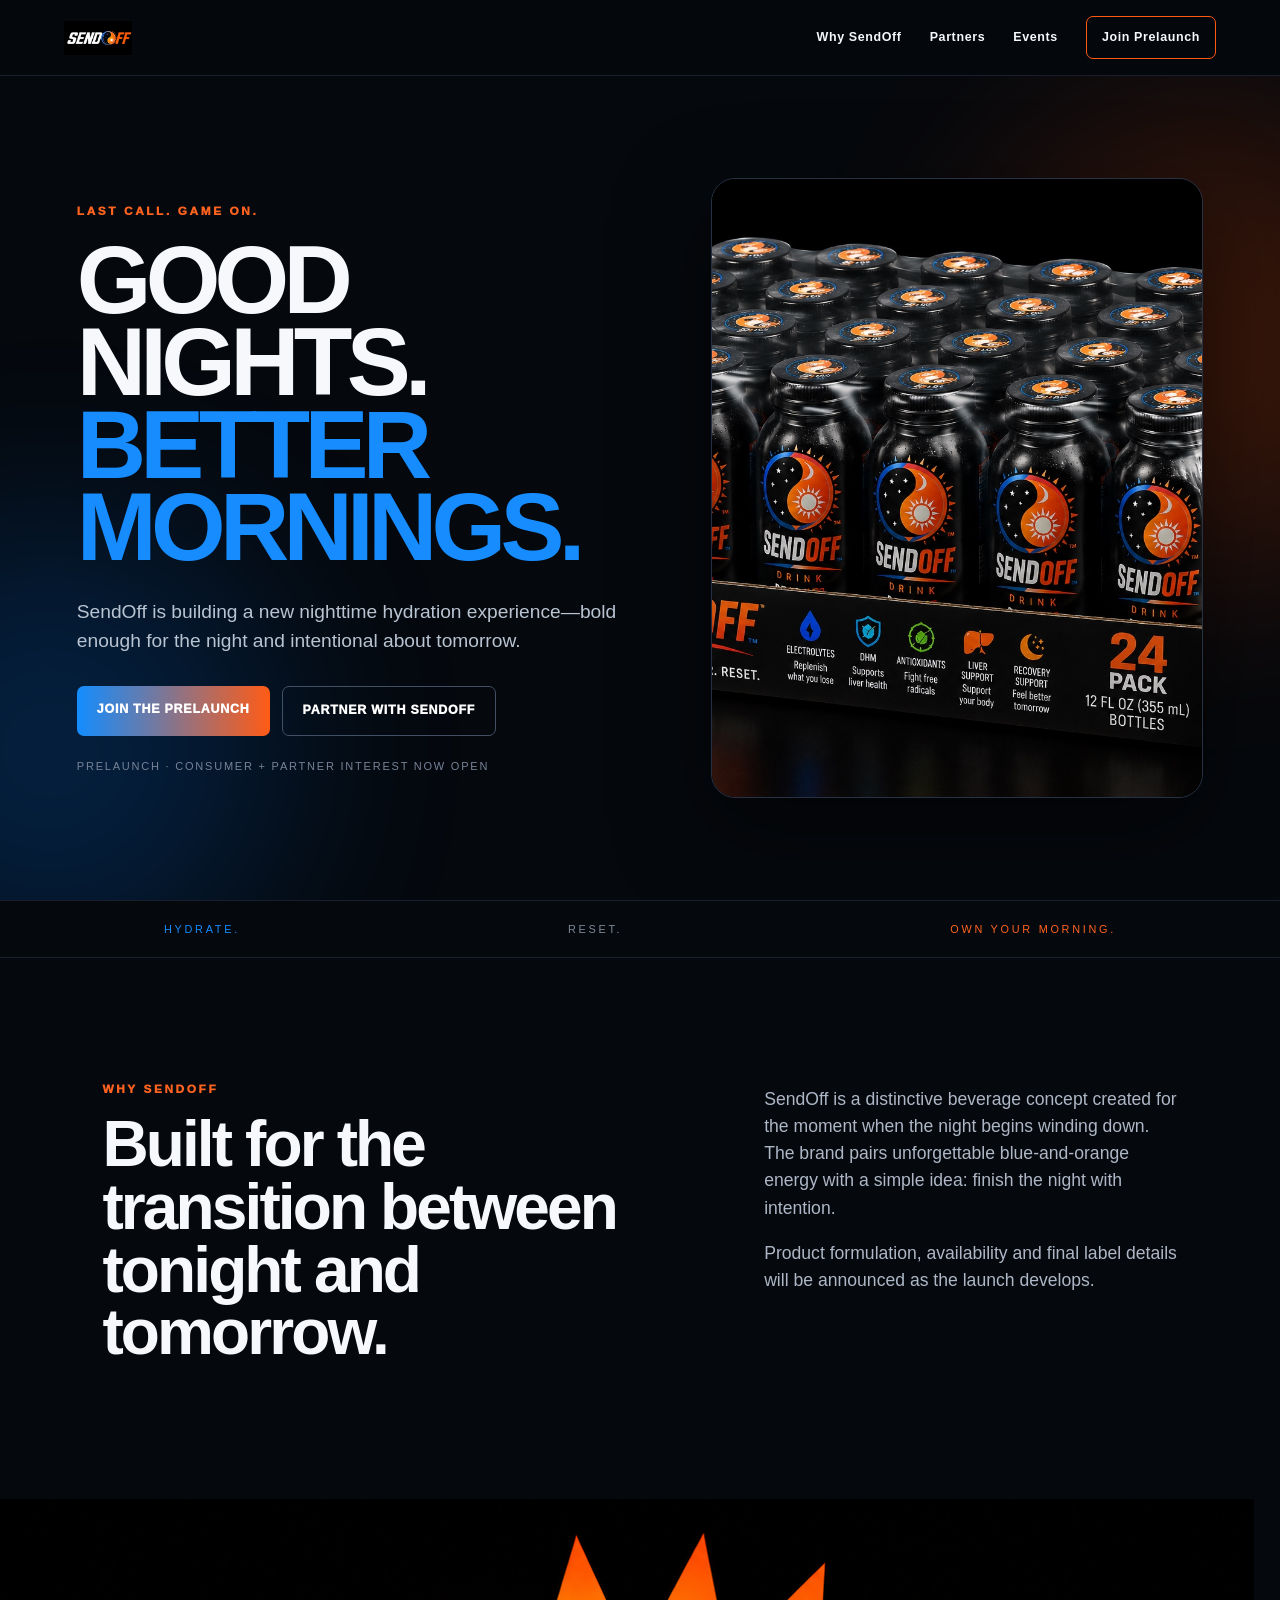
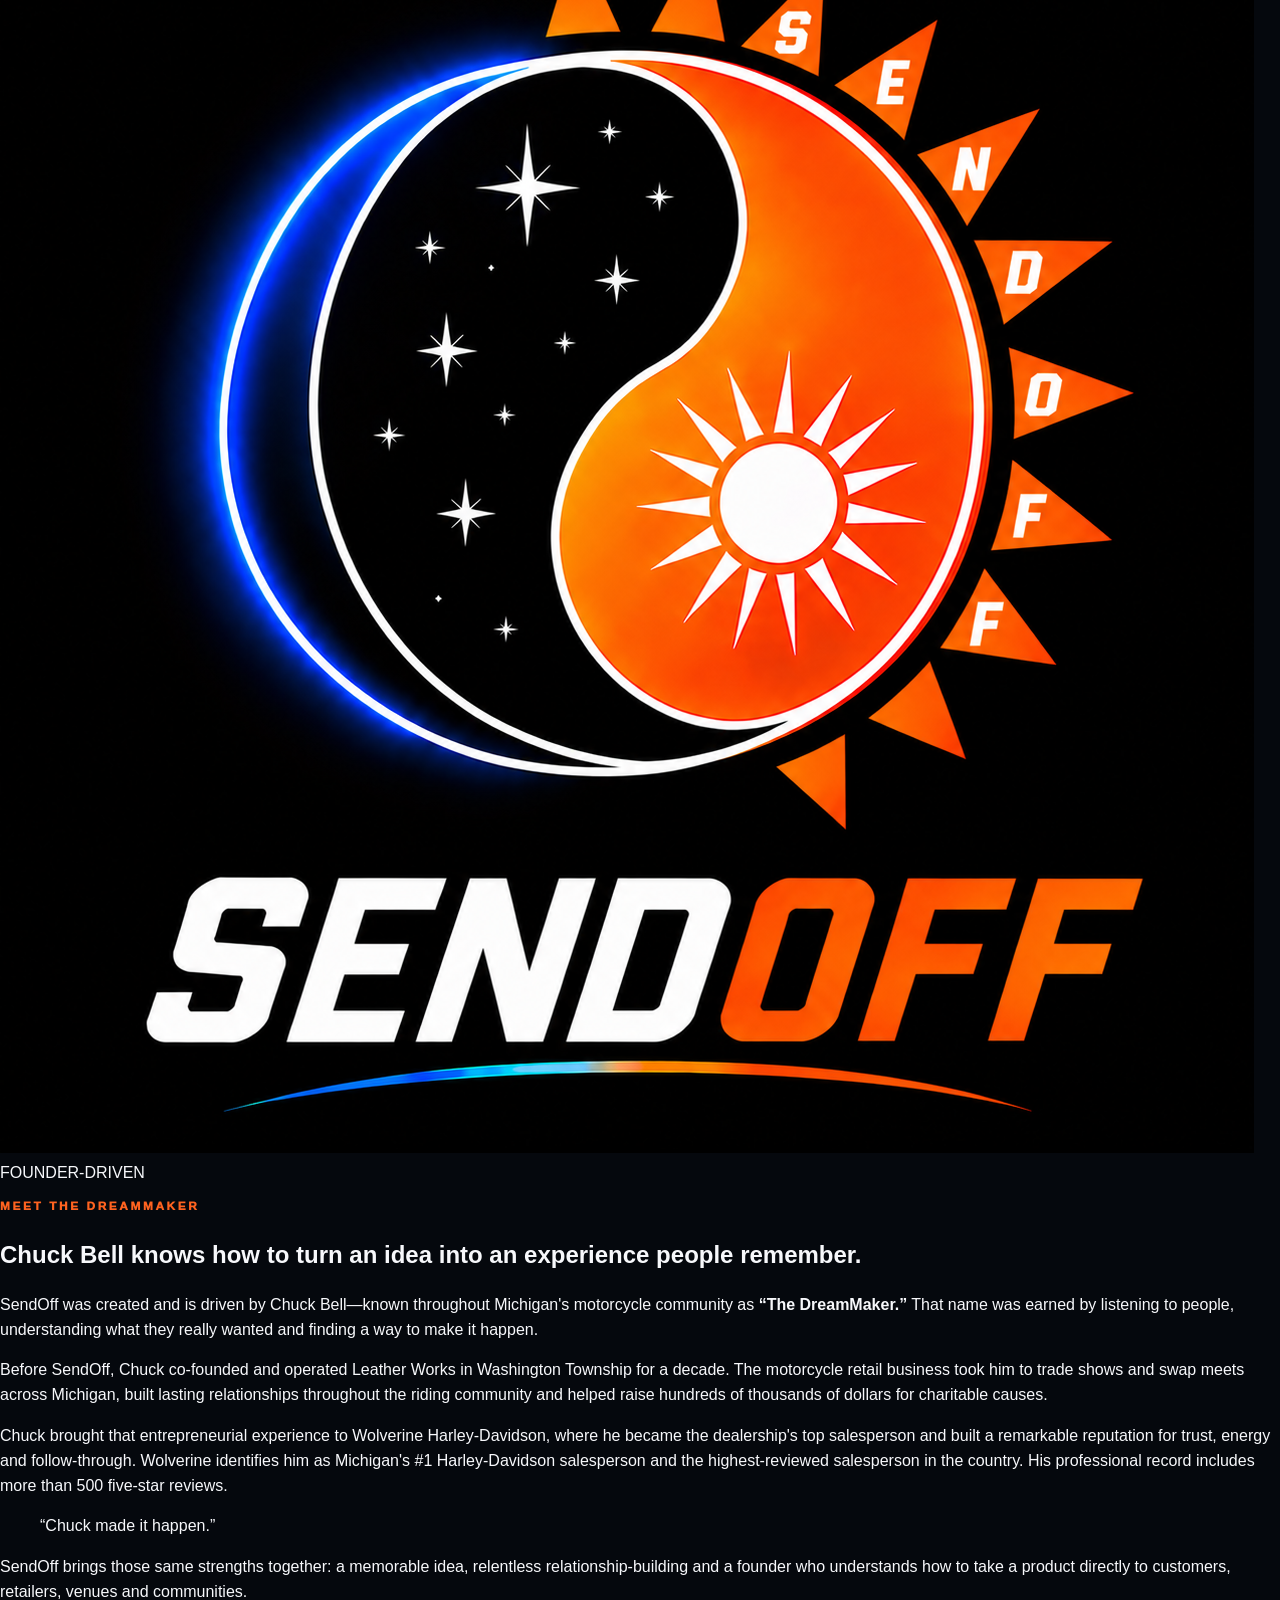
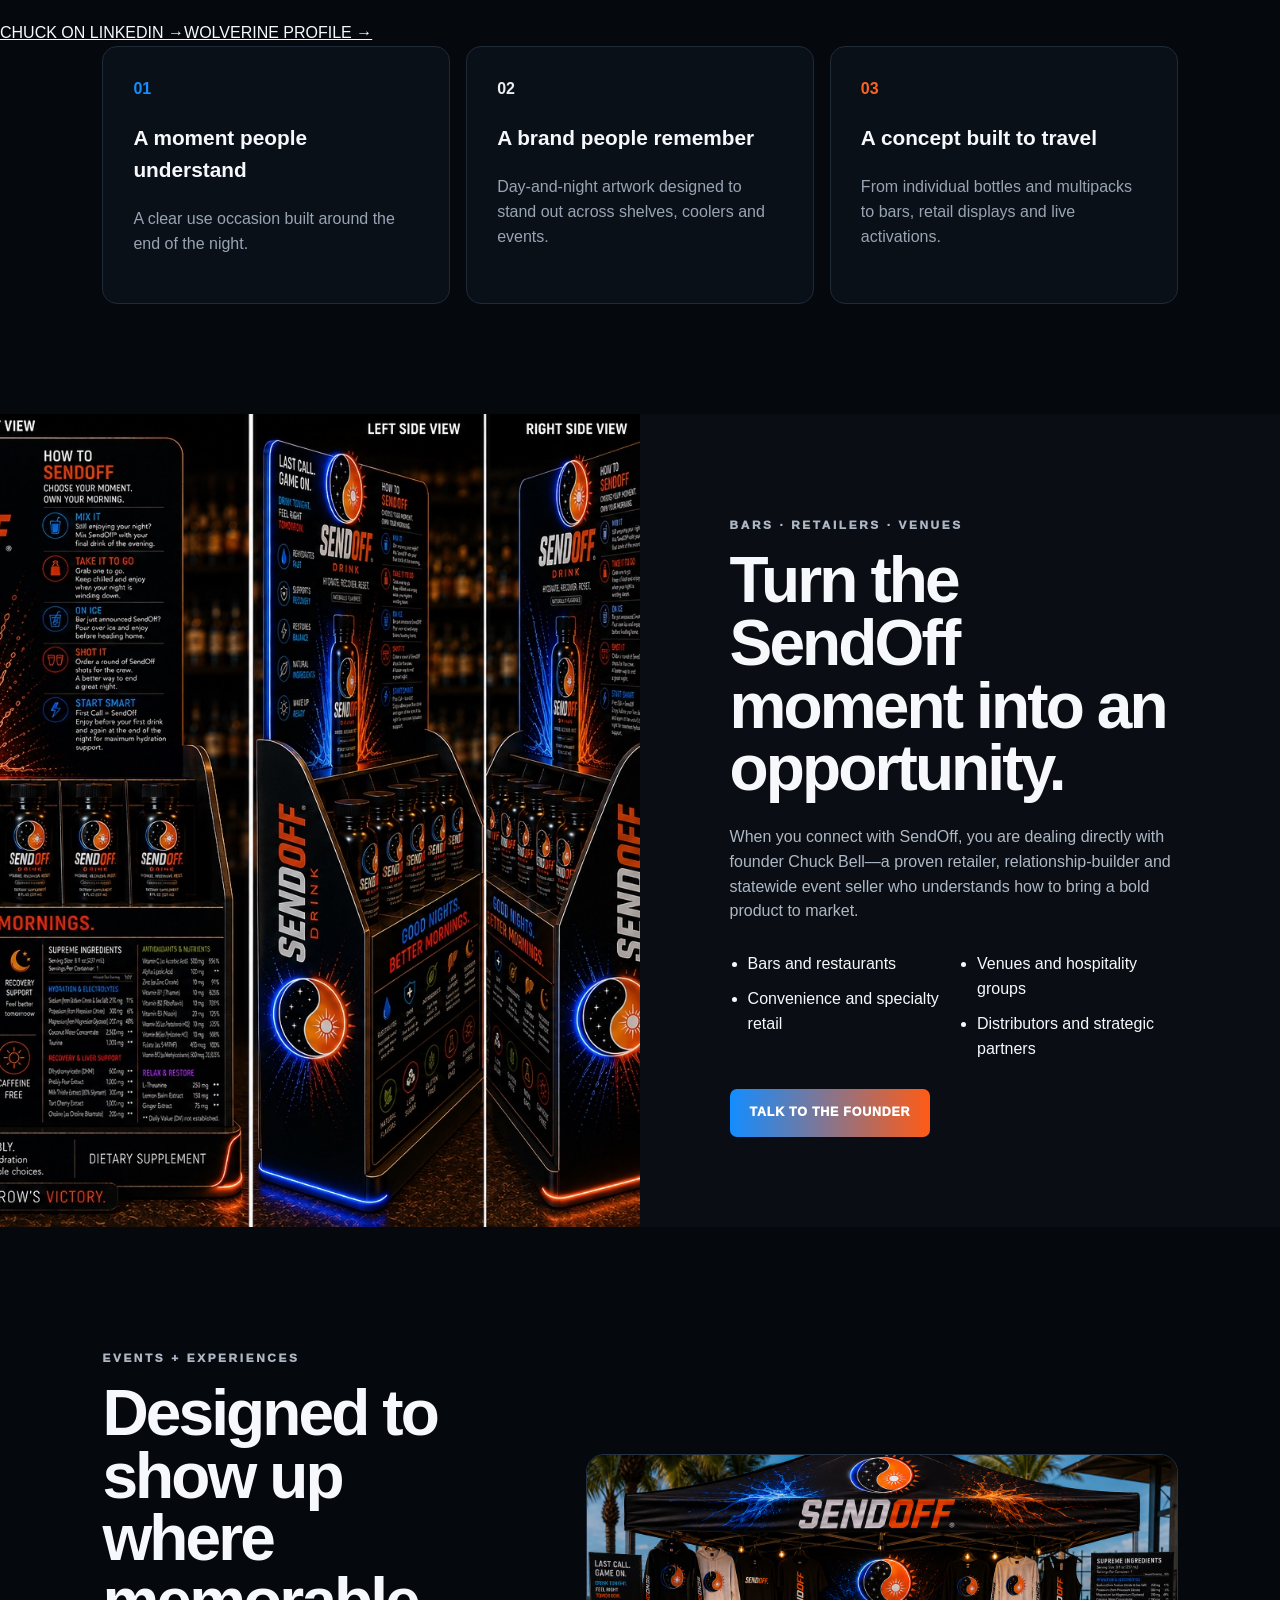
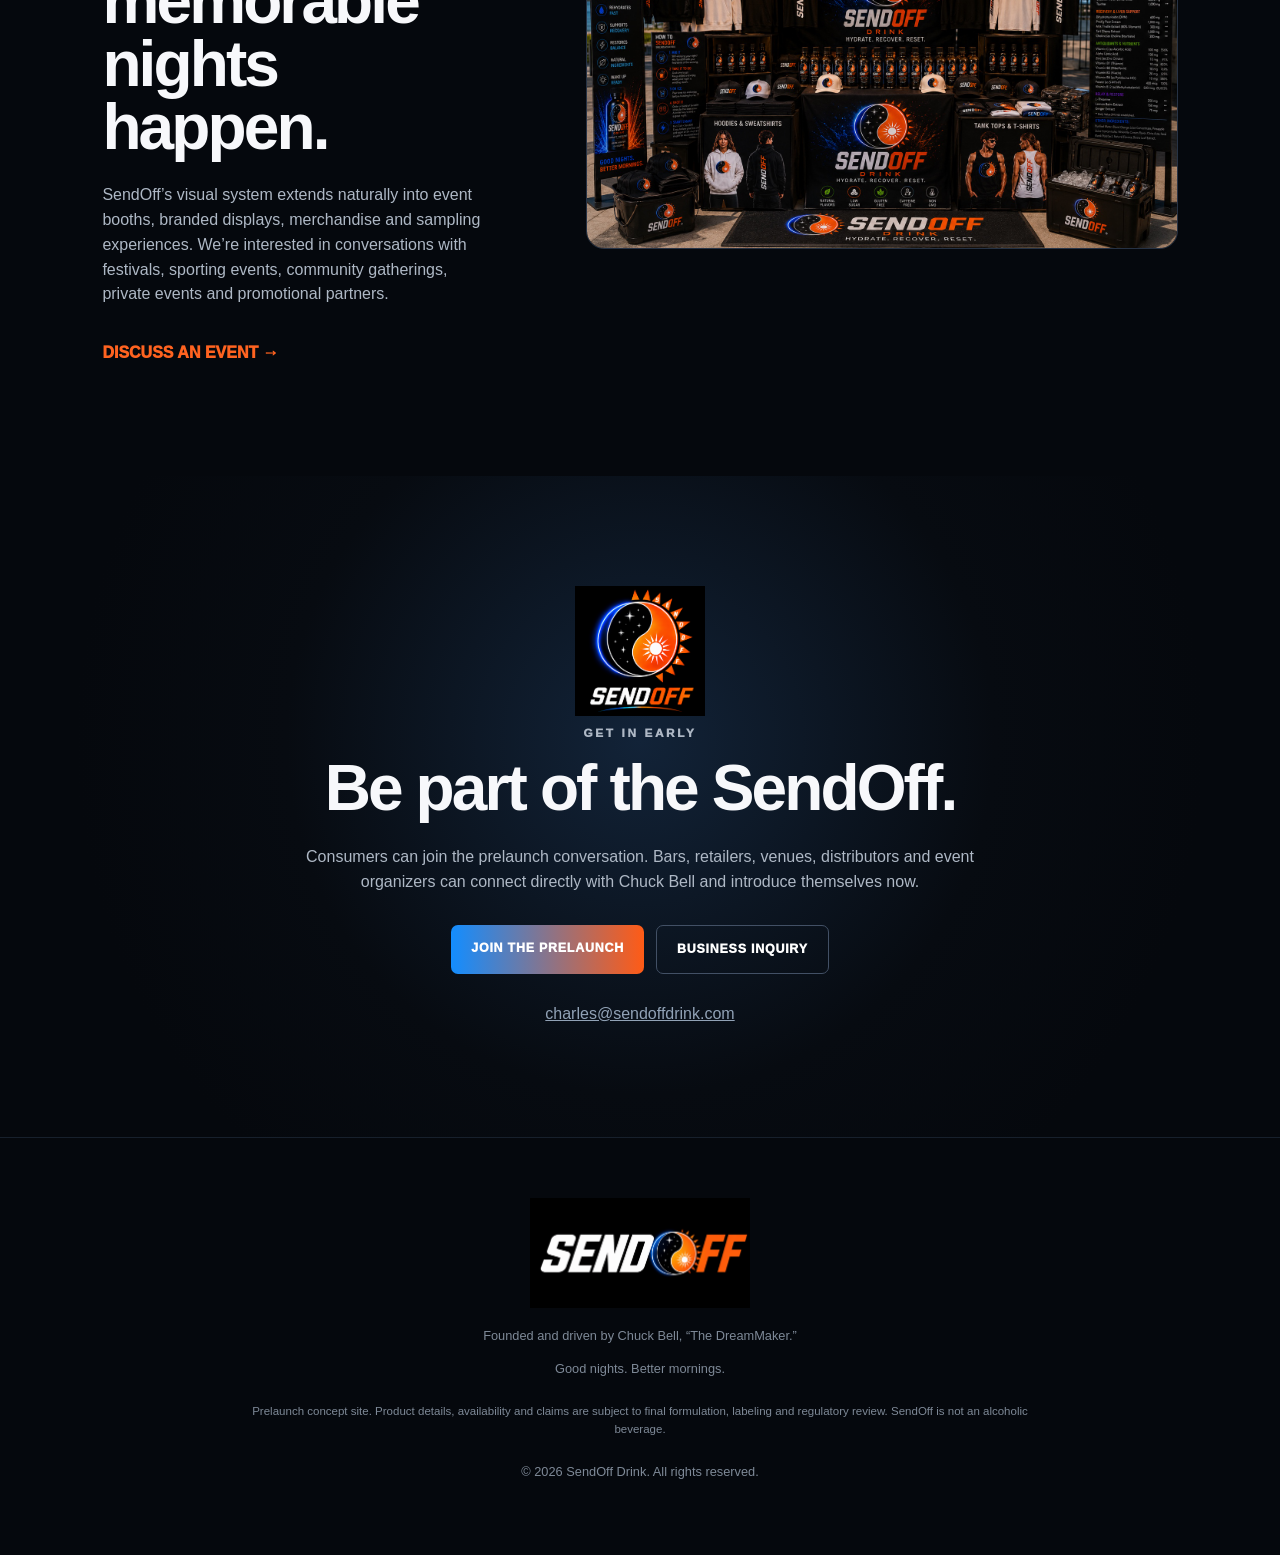
==== index.html @ 4c45525e "Feature Chuck Bell as SendOff founder and DreamMaker" ====
<!doctype html>
<html lang="en">
<head>
  <meta charset="utf-8">
  <meta name="viewport" content="width=device-width,initial-scale=1">
  <title>SendOff Drink | Good Nights. Better Mornings.</title>
  <meta name="description" content="Meet SendOff Drink, a bold nighttime hydration concept created for consumers, bars, retailers, venues and events. Join the prelaunch or become a partner.">
  <meta name="robots" content="index,follow,max-image-preview:large">
  <meta property="og:title" content="SendOff Drink | Good Nights. Better Mornings.">
  <meta property="og:description" content="A bold nighttime hydration concept. Join the prelaunch or explore bar, retail and event partnerships.">
  <meta property="og:type" content="website">
  <meta property="og:url" content="https://sendoffdrink.com/">
  <meta property="og:image" content="https://sendoffdrink.com/sendoff-24-pack.jpeg">
  <link rel="canonical" href="https://sendoffdrink.com/">
  <link rel="stylesheet" href="styles.css">
  <script type="application/ld+json">{"@context":"https://schema.org","@type":"Organization","name":"SendOff Drink","url":"https://sendoffdrink.com/","logo":"https://sendoffdrink.com/sendoff-logo.png","founder":{"@type":"Person","name":"Chuck Bell","alternateName":"The DreamMaker","sameAs":["https://www.linkedin.com/in/chuck-bell-harley-56b09b65","https://www.wolverinehd.com/staff-employees-harley-davidson-dealership--xstaff"]},"description":"A founder-led nighttime hydration drink concept preparing for consumer, bar, retail, venue and event partnerships."}</script>
</head>
<body>
  <header>
    <a class="brand" href="#top"><img src="sendoff-wordmark.png" alt="SendOff Drink"></a>
    <nav aria-label="Main navigation">
      <a href="#why">Why SendOff</a><a href="#partners">Partners</a><a href="#events">Events</a><a class="nav-cta" href="#connect">Join Prelaunch</a>
    </nav>
  </header>

  <main id="top">
    <section class="hero">
      <div class="hero-glow blue"></div><div class="hero-glow orange"></div>
      <div class="hero-copy">
        <p class="eyebrow">LAST CALL. GAME ON.</p>
        <h1>Good nights.<br><span>Better mornings.</span></h1>
        <p class="hero-lead">SendOff is building a new nighttime hydration experience—bold enough for the night and intentional about tomorrow.</p>
        <div class="actions"><a class="button primary" href="#connect">JOIN THE PRELAUNCH</a><a class="button secondary" href="#partners">PARTNER WITH SENDOFF</a></div>
        <p class="status">PRELAUNCH · CONSUMER + PARTNER INTEREST NOW OPEN</p>
      </div>
      <div class="product-frame"><img src="sendoff-24-pack.jpeg" alt="SendOff Drink bottles in a 24-pack display"></div>
    </section>

    <div class="pulse"><span>HYDRATE.</span><span>RESET.</span><span>OWN YOUR MORNING.</span></div>

    <section id="why" class="section split">
      <div><p class="eyebrow">WHY SENDOFF</p><h2>Built for the transition between tonight and tomorrow.</h2></div>
      <div class="body-copy"><p>SendOff is a distinctive beverage concept created for the moment when the night begins winding down. The brand pairs unforgettable blue-and-orange energy with a simple idea: finish the night with intention.</p><p>Product formulation, availability and final label details will be announced as the launch develops.</p></div>
    </section>

    <section class="founder-section">
      <div class="founder-mark"><img src="sendoff-logo.png" alt="SendOff Drink emblem"><span>FOUNDER-DRIVEN</span></div>
      <div class="founder-story">
        <p class="eyebrow">MEET THE DREAMMAKER</p>
        <h2>Chuck Bell knows how to turn an idea into an experience people remember.</h2>
        <p>SendOff was created and is driven by Chuck Bell—known throughout Michigan's motorcycle community as <strong>“The DreamMaker.”</strong> That name was earned by listening to people, understanding what they really wanted and finding a way to make it happen.</p>
        <p>Before SendOff, Chuck co-founded and operated Leather Works in Washington Township for a decade. The motorcycle retail business took him to trade shows and swap meets across Michigan, built lasting relationships throughout the riding community and helped raise hundreds of thousands of dollars for charitable causes.</p>
        <p>Chuck brought that entrepreneurial experience to Wolverine Harley-Davidson, where he became the dealership's top salesperson and built a remarkable reputation for trust, energy and follow-through. Wolverine identifies him as Michigan's #1 Harley-Davidson salesperson and the highest-reviewed salesperson in the country. His professional record includes more than 500 five-star reviews.</p>
        <blockquote>“Chuck made it happen.”</blockquote>
        <p class="founder-close">SendOff brings those same strengths together: a memorable idea, relentless relationship-building and a founder who understands how to take a product directly to customers, retailers, venues and communities.</p>
        <div class="founder-links"><a href="https://www.linkedin.com/in/chuck-bell-harley-56b09b65" target="_blank" rel="noopener">CHUCK ON LINKEDIN →</a><a href="https://www.wolverinehd.com/staff-employees-harley-davidson-dealership--xstaff" target="_blank" rel="noopener">WOLVERINE PROFILE →</a></div>
      </div>
    </section>

    <section class="cards-section">
      <article><b>01</b><h3>A moment people understand</h3><p>A clear use occasion built around the end of the night.</p></article>
      <article><b>02</b><h3>A brand people remember</h3><p>Day-and-night artwork designed to stand out across shelves, coolers and events.</p></article>
      <article><b>03</b><h3>A concept built to travel</h3><p>From individual bottles and multipacks to bars, retail displays and live activations.</p></article>
    </section>

    <section id="partners" class="partner-section">
      <div class="partner-image"><img src="sendoff-display.jpeg" alt="Concept rendering of a SendOff Drink retail display"></div>
      <div class="partner-copy"><p class="eyebrow">BARS · RETAILERS · VENUES</p><h2>Turn the SendOff moment into an opportunity.</h2><p>When you connect with SendOff, you are dealing directly with founder Chuck Bell—a proven retailer, relationship-builder and statewide event seller who understands how to bring a bold product to market.</p><ul><li>Bars and restaurants</li><li>Convenience and specialty retail</li><li>Venues and hospitality groups</li><li>Distributors and strategic partners</li></ul><a class="button primary" href="mailto:charles@sendoffdrink.com?subject=SendOff%20Partner%20Interest">TALK TO THE FOUNDER</a></div>
    </section>

    <section id="events" class="event-section">
      <div><p class="eyebrow">EVENTS + EXPERIENCES</p><h2>Designed to show up where memorable nights happen.</h2><p>SendOff’s visual system extends naturally into event booths, branded displays, merchandise and sampling experiences. We’re interested in conversations with festivals, sporting events, community gatherings, private events and promotional partners.</p><a class="text-link" href="mailto:charles@sendoffdrink.com?subject=SendOff%20Event%20Interest">DISCUSS AN EVENT →</a></div>
      <img src="sendoff-event-booth.jpeg" alt="Concept rendering of a SendOff Drink event booth and merchandise display">
    </section>

    <section id="connect" class="connect">
      <img src="sendoff-logo.png" alt="SendOff sun and moon emblem">
      <p class="eyebrow">GET IN EARLY</p><h2>Be part of the SendOff.</h2>
      <p>Consumers can join the prelaunch conversation. Bars, retailers, venues, distributors and event organizers can connect directly with Chuck Bell and introduce themselves now.</p>
      <div class="actions center"><a class="button primary" href="mailto:charles@sendoffdrink.com?subject=Join%20the%20SendOff%20Prelaunch">JOIN THE PRELAUNCH</a><a class="button secondary" href="mailto:charles@sendoffdrink.com?subject=SendOff%20Business%20Inquiry">BUSINESS INQUIRY</a></div>
      <a class="email" href="mailto:charles@sendoffdrink.com">charles@sendoffdrink.com</a>
    </section>
  </main>

  <footer><img src="sendoff-wordmark.png" alt="SendOff"><p>Founded and driven by Chuck Bell, “The DreamMaker.”</p><p>Good nights. Better mornings.</p><p class="fine">Prelaunch concept site. Product details, availability and claims are subject to final formulation, labeling and regulatory review. SendOff is not an alcoholic beverage.</p><p>© 2026 SendOff Drink. All rights reserved.</p></footer>
</body>
</html>
---- styles.css ----
*{box-sizing:border-box}html{scroll-behavior:smooth}body{margin:0;background:#05080d;color:#f7f8fb;font-family:Arial,Helvetica,sans-serif;line-height:1.55}a{color:inherit}header{height:76px;padding:0 max(24px,5vw);display:flex;align-items:center;justify-content:space-between;position:sticky;top:0;background:rgba(5,8,13,.9);backdrop-filter:blur(14px);z-index:50;border-bottom:1px solid #17202c}.brand img{height:34px;width:auto;display:block}nav{display:flex;align-items:center;gap:28px}nav a{text-decoration:none;font-weight:800;font-size:.78rem;letter-spacing:.05em}.nav-cta{padding:11px 15px;border:1px solid #ff5a13;border-radius:7px}.hero{min-height:calc(100vh - 76px);padding:80px max(24px,6vw);display:grid;grid-template-columns:1.05fr .95fr;align-items:center;gap:7vw;position:relative;overflow:hidden}.hero-copy,.product-frame{position:relative;z-index:2}.eyebrow{font-size:.74rem;letter-spacing:.22em;font-weight:950;color:#ff6320}.hero h1{font-size:clamp(3.5rem,7.5vw,7.7rem);line-height:.86;letter-spacing:-.06em;margin:18px 0 28px;text-transform:uppercase}.hero h1 span{color:#168cff}.hero-lead{font-size:1.2rem;color:#b9c4d2;max-width:650px}.actions{display:flex;gap:12px;flex-wrap:wrap;margin-top:30px}.button{display:inline-flex;padding:14px 20px;border-radius:7px;text-decoration:none;font-size:.78rem;letter-spacing:.06em;font-weight:950}.primary{background:linear-gradient(90deg,#138dff,#ff5b16);color:#fff}.secondary{border:1px solid #425065;color:#fff}.status{font-size:.69rem;letter-spacing:.16em;color:#778397;margin-top:22px}.product-frame{height:min(620px,65vw);border-radius:24px;overflow:hidden;border:1px solid #263244;box-shadow:0 30px 90px rgba(0,0,0,.55)}.product-frame img{width:100%;height:100%;object-fit:cover;object-position:50% 24%;display:block}.hero-glow{position:absolute;width:460px;height:460px;border-radius:50%;filter:blur(100px);opacity:.2}.hero-glow.blue{background:#007cff;left:-180px;bottom:-80px}.hero-glow.orange{background:#ff4f00;right:-160px;top:40px}.pulse{height:58px;display:flex;align-items:center;justify-content:space-around;border-top:1px solid #17202c;border-bottom:1px solid #17202c;color:#7f8997;font-size:.68rem;letter-spacing:.25em}.pulse span:nth-child(1){color:#168cff}.pulse span:nth-child(3){color:#ff6320}.section{padding:110px max(24px,8vw)}.split{display:grid;grid-template-columns:1.15fr .85fr;gap:8vw}.split h2,.partner-copy h2,.event-section h2,.connect h2{font-size:clamp(2.5rem,5vw,5rem);line-height:.98;letter-spacing:-.045em;margin:15px 0 25px}.body-copy{font-size:1.1rem;color:#adb7c6}.cards-section{padding:0 max(24px,8vw) 110px;display:grid;grid-template-columns:repeat(3,1fr);gap:16px}.cards-section article{padding:30px;border:1px solid #202b39;border-radius:15px;background:#0a1018}.cards-section b{color:#168cff}.cards-section article:nth-child(2) b{color:#e9edf3}.cards-section article:nth-child(3) b{color:#ff6320}.cards-section h3{font-size:1.3rem}.cards-section p{color:#99a4b3}.partner-section{display:grid;grid-template-columns:1fr 1fr;background:#0a0e14}.partner-image{min-height:700px}.partner-image img{width:100%;height:100%;object-fit:cover;display:block}.partner-copy{padding:90px max(24px,7vw);align-self:center}.partner-copy p,.event-section p,.connect>p{color:#aeb8c5}.partner-copy ul{columns:2;padding-left:18px;margin:28px 0}.partner-copy li{margin-bottom:10px}.event-section{padding:110px max(24px,8vw);display:grid;grid-template-columns:.8fr 1.2fr;gap:7vw;align-items:center}.event-section img{width:100%;border-radius:18px;border:1px solid #263244}.text-link{display:inline-block;margin-top:18px;color:#ff6320;font-weight:950;text-decoration:none}.connect{text-align:center;padding:110px max(24px,8vw);background:radial-gradient(circle at 50% 40%,#122338 0,#070b11 47%,#05080d 75%)}.connect>img{width:130px}.connect h2{margin-left:auto;margin-right:auto}.connect>p{max-width:700px;margin:0 auto}.center{justify-content:center}.email{display:block;margin-top:28px;color:#91a2b6}footer{text-align:center;padding:60px max(24px,8vw);border-top:1px solid #17202c;color:#7e8997;font-size:.8rem}footer img{width:220px}footer .fine{max-width:820px;margin:24px auto;font-size:.72rem}@media(max-width:850px){nav a:not(.nav-cta){display:none}.hero,.split,.partner-section,.event-section{grid-template-columns:1fr}.hero{padding-top:55px}.product-frame{height:520px}.cards-section{grid-template-columns:1fr}.partner-image{min-height:460px}.event-section img{grid-row:1}.partner-copy{padding:70px 24px}}@media(max-width:520px){header{height:66px}.brand img{height:27px}.hero h1{font-size:3.45rem}.hero{min-height:auto}.product-frame{height:420px}.pulse{font-size:.52rem;letter-spacing:.1em}.partner-copy ul{columns:1}.button{width:100%;justify-content:center}.connect>img{width:100px}}
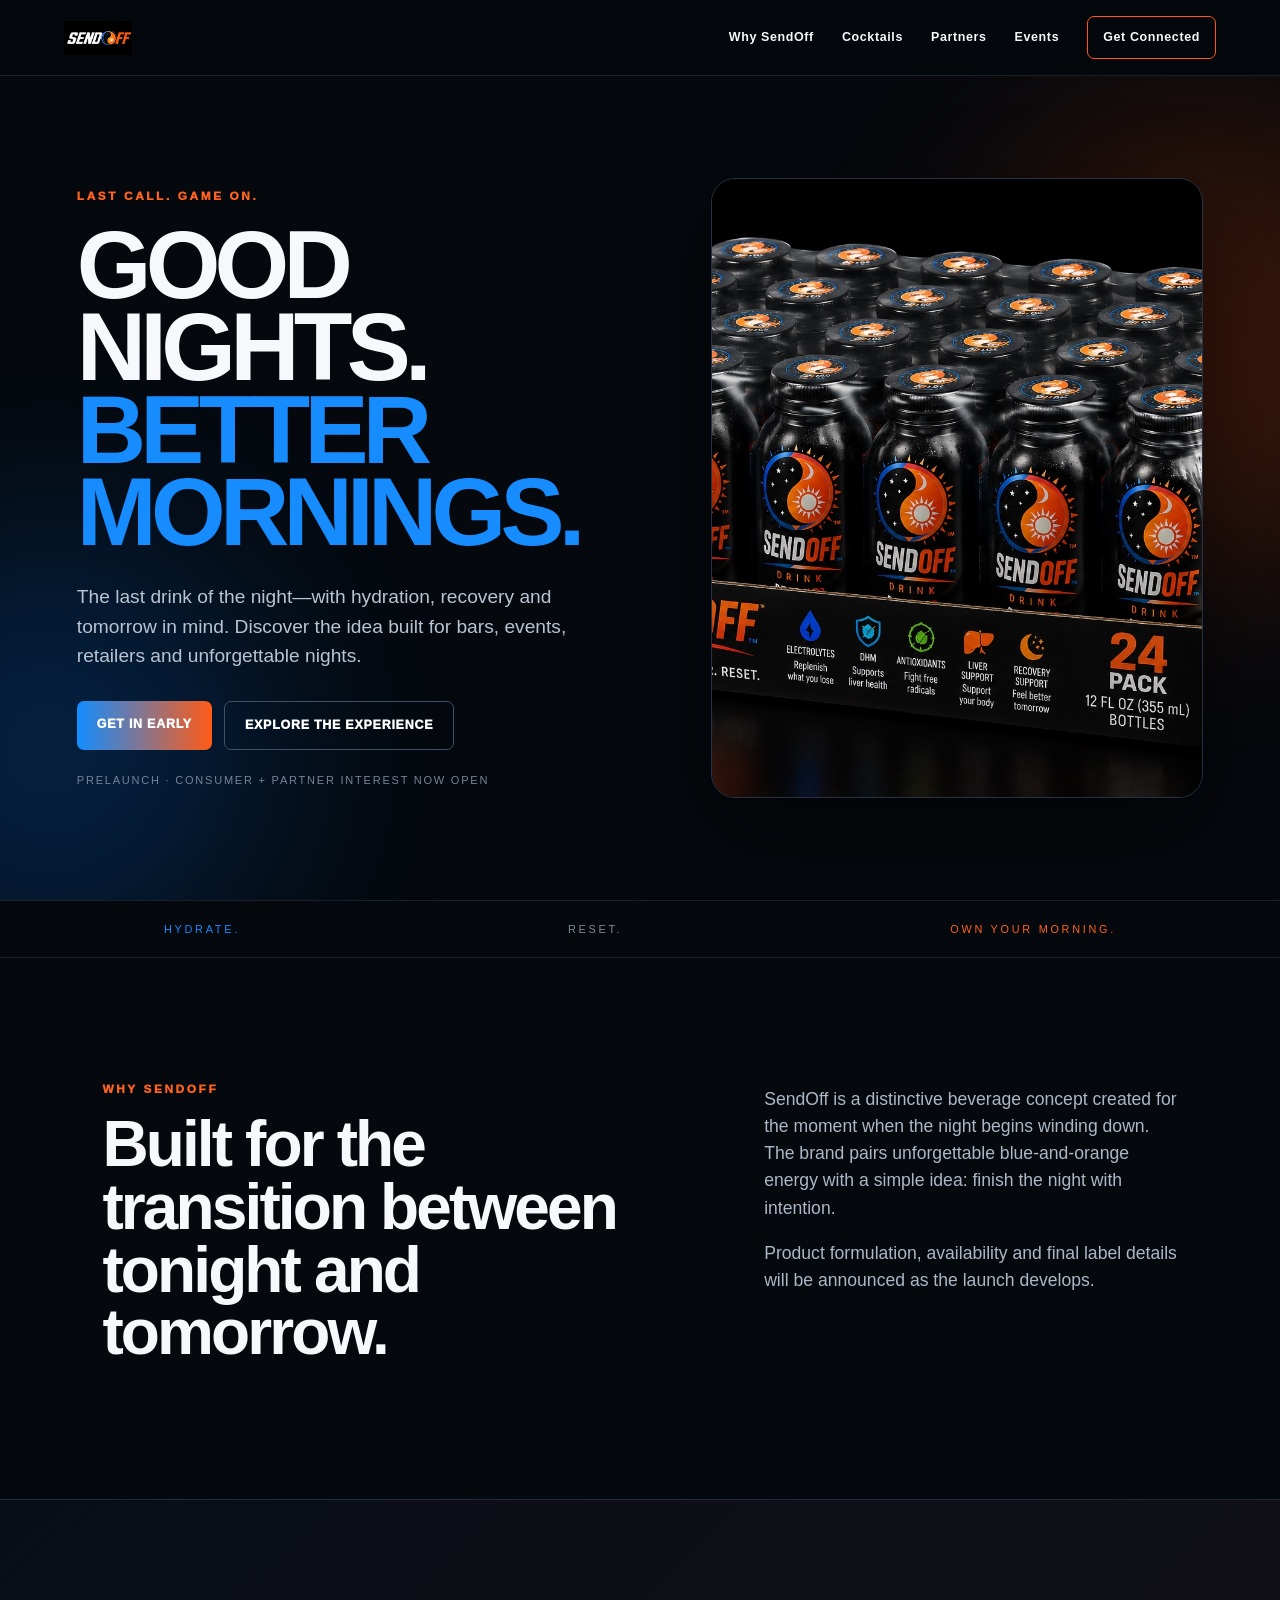
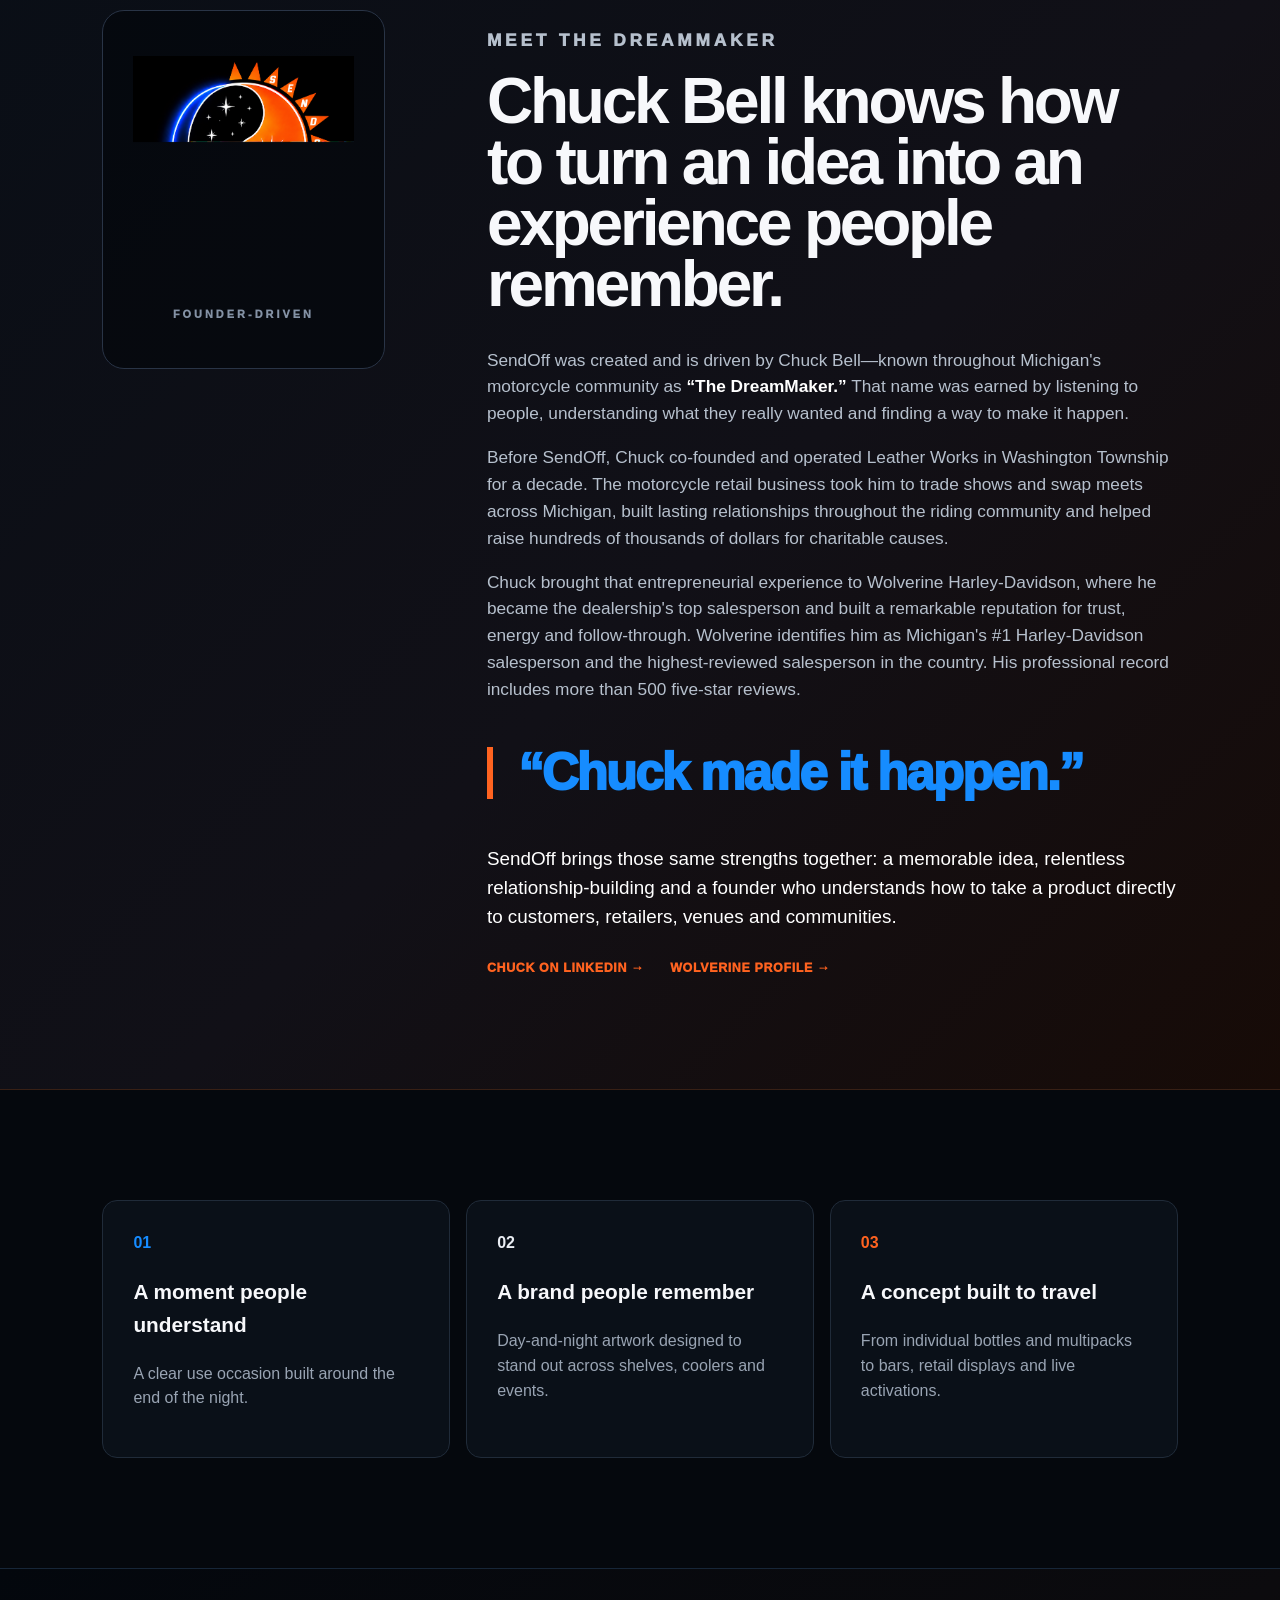
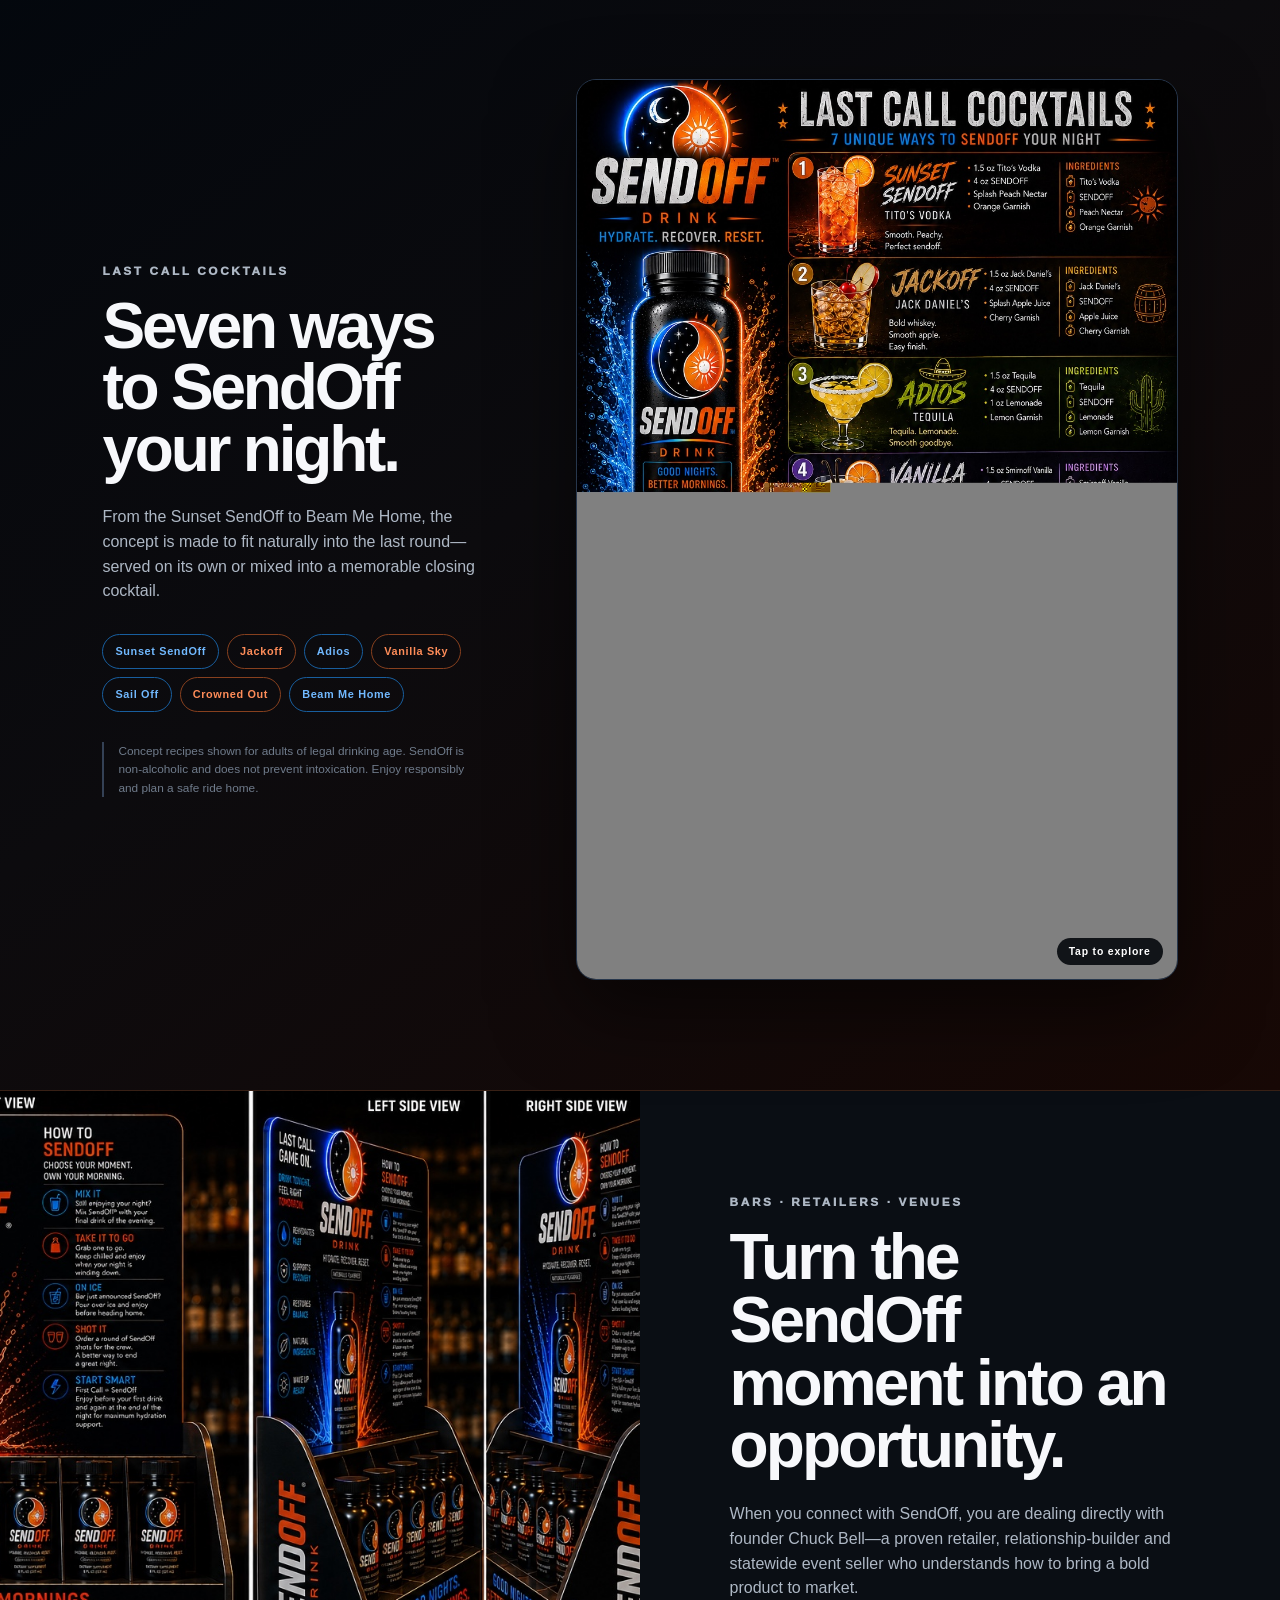
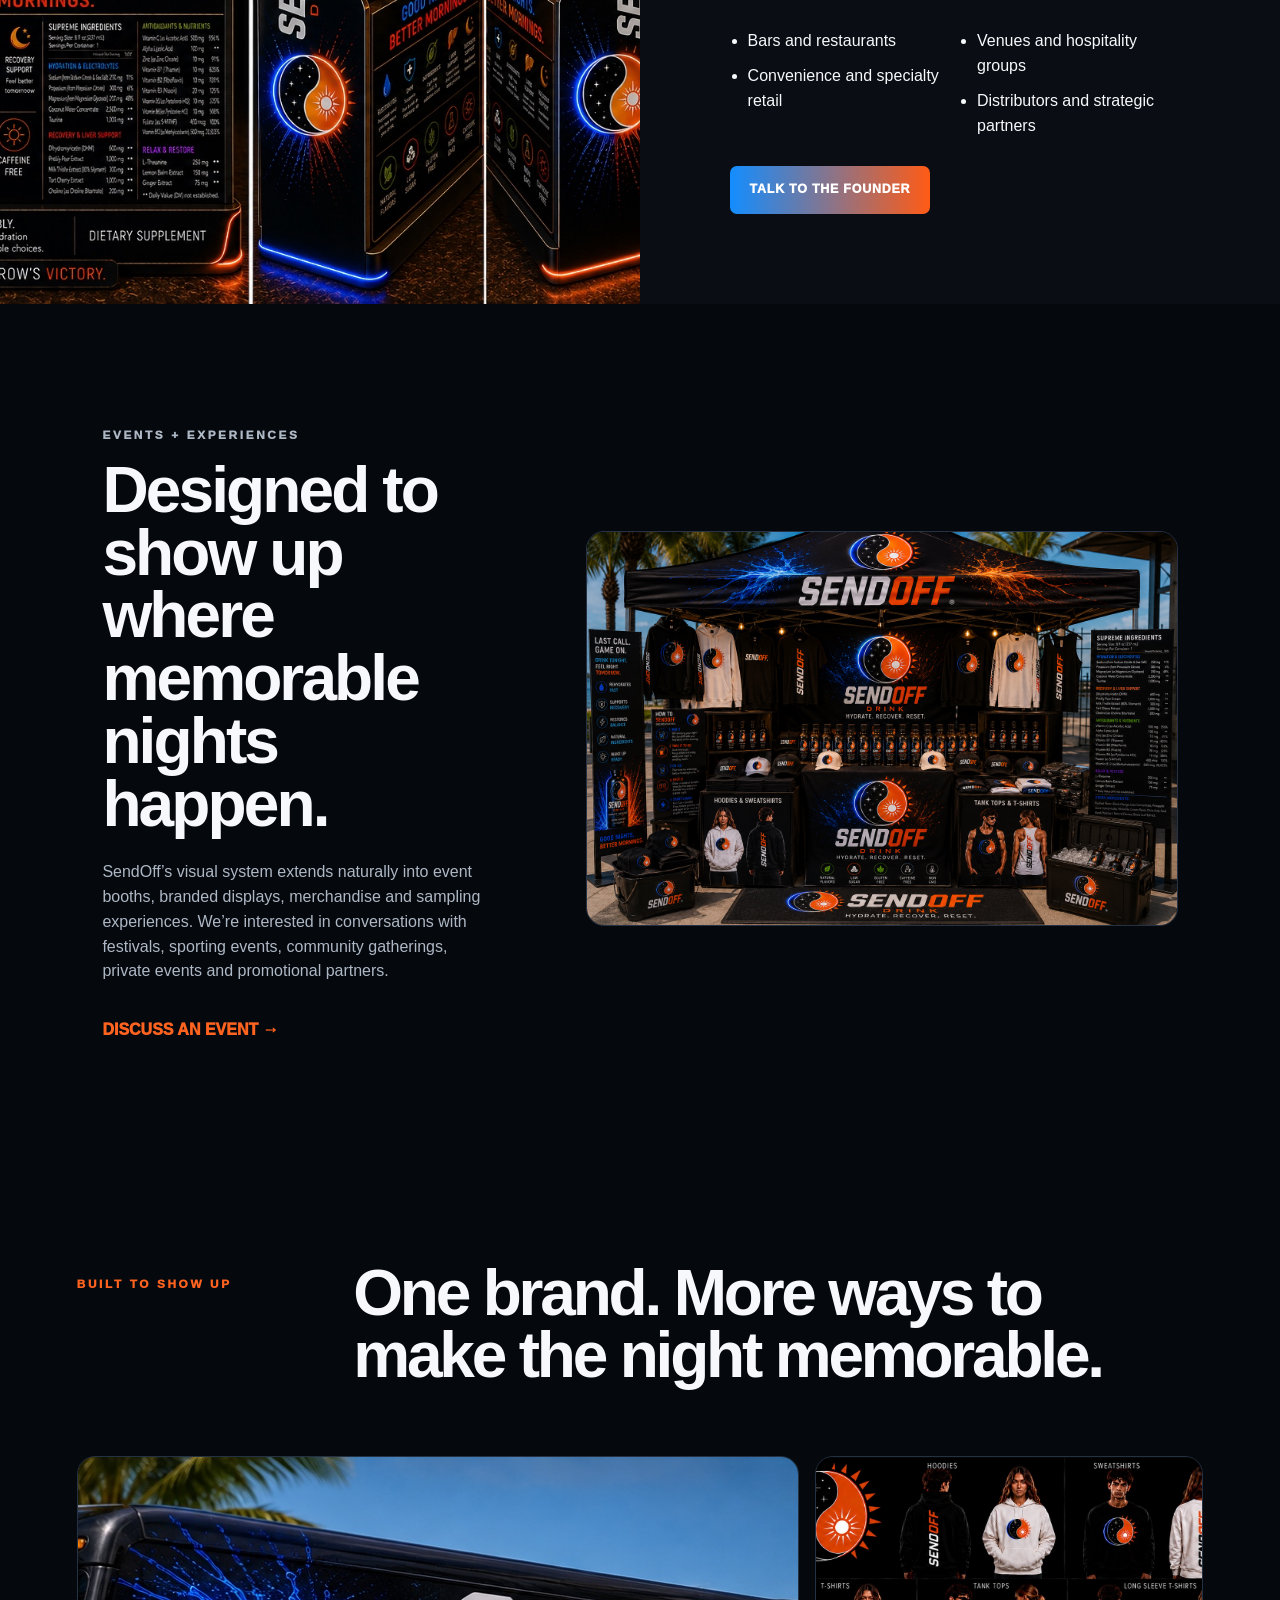
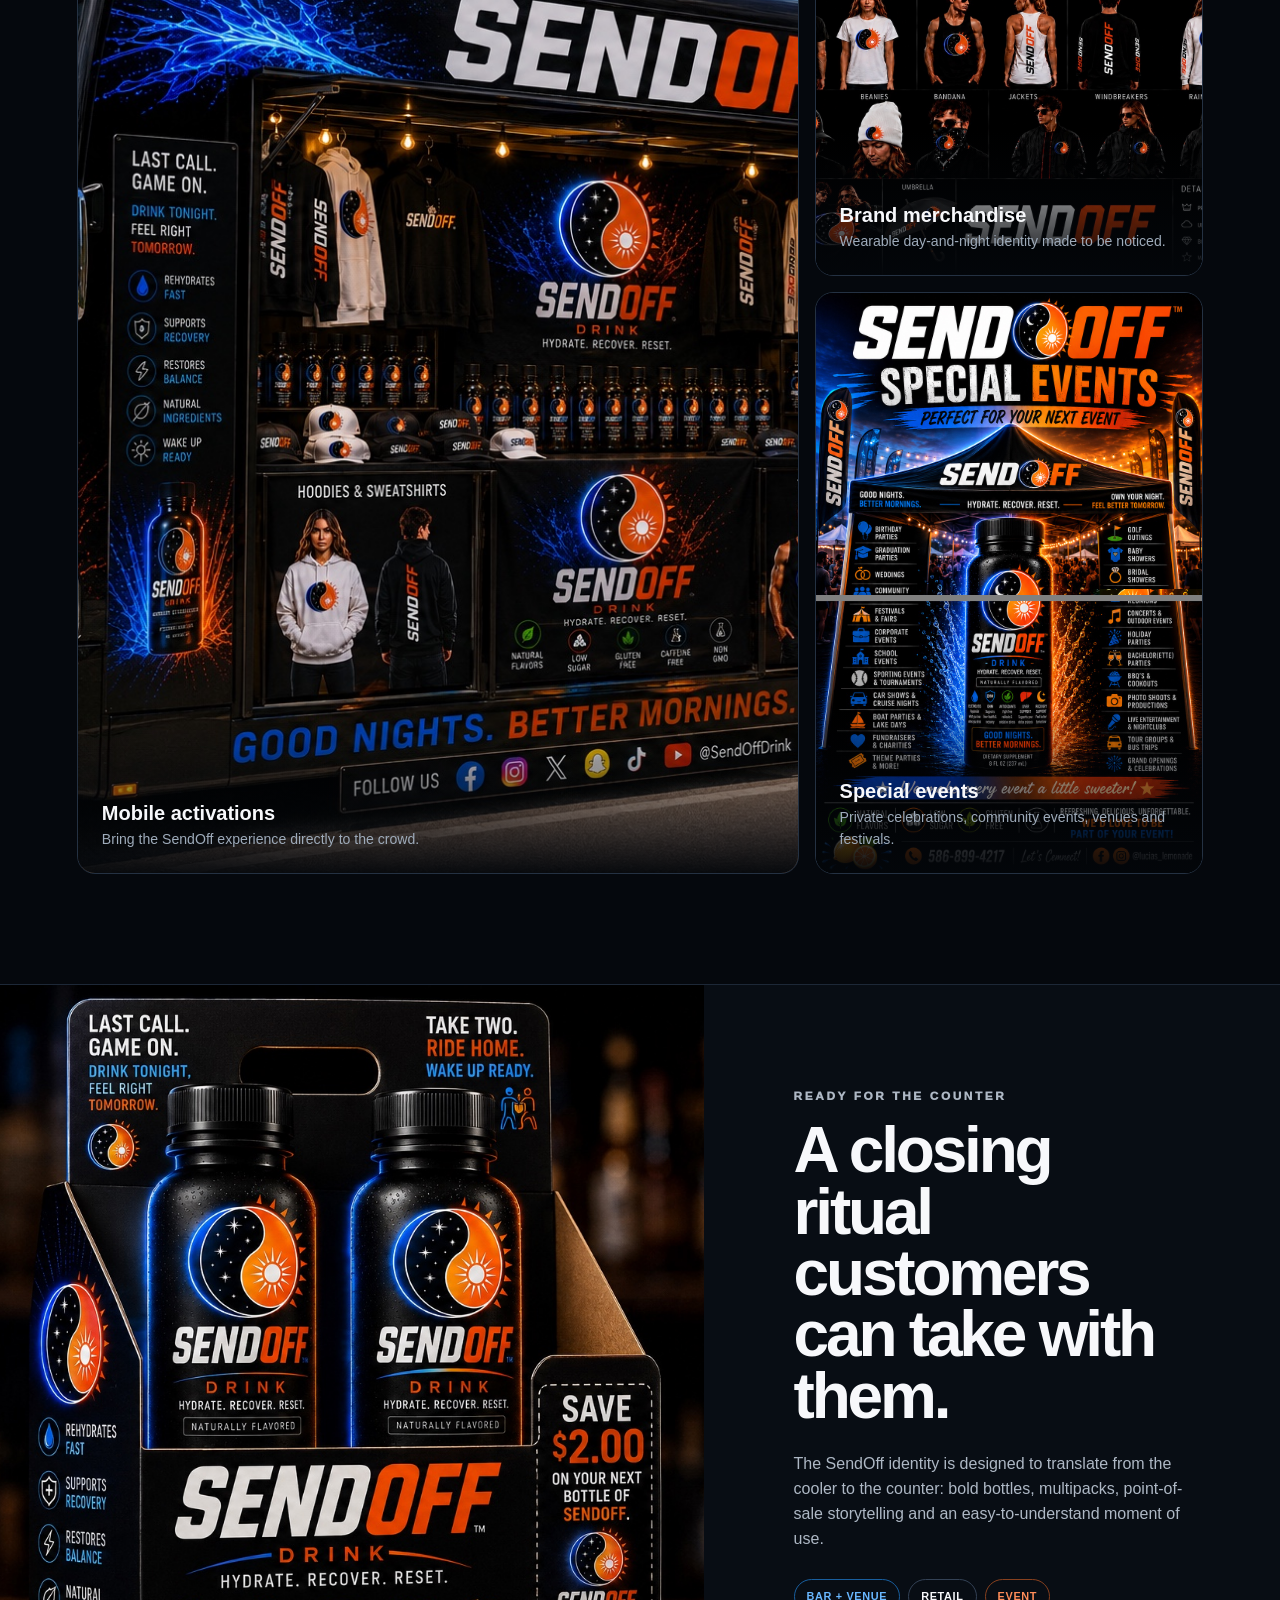
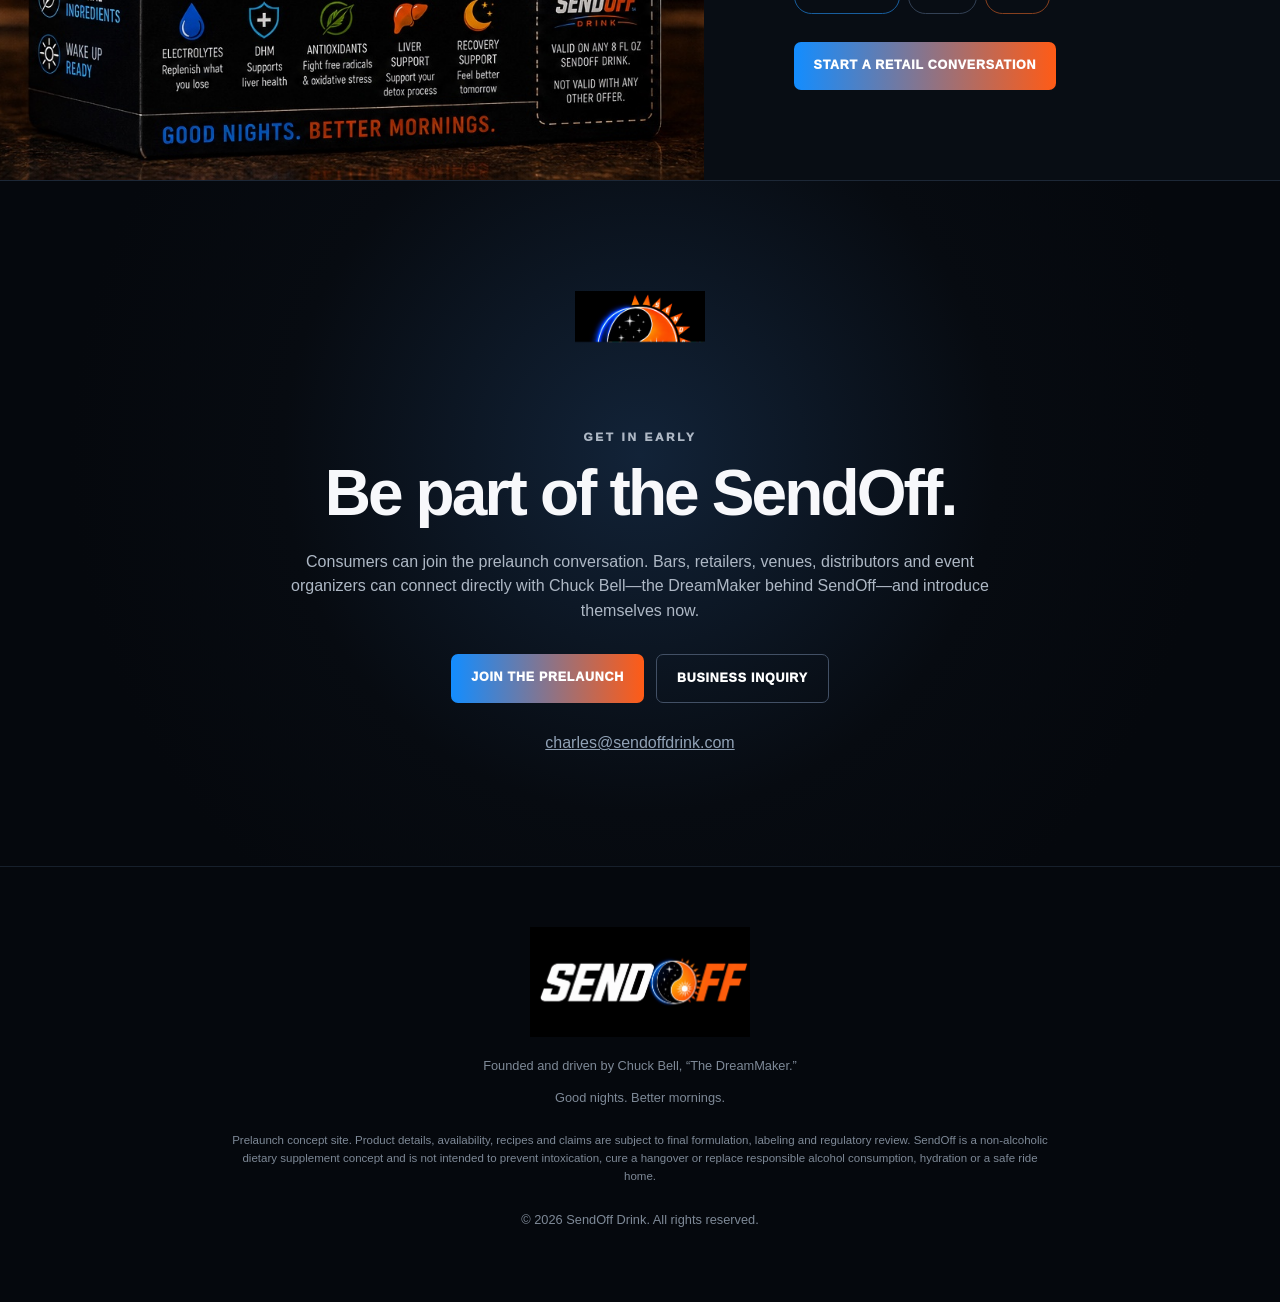
==== commit 2be9ac6d: "Build immersive SendOff brand experience" ====
--- a/index.html
+++ b/index.html
@@ -13,13 +13,14 @@
   <meta property="og:image" content="https://sendoffdrink.com/sendoff-24-pack.jpeg">
   <link rel="canonical" href="https://sendoffdrink.com/">
   <link rel="stylesheet" href="styles.css">
+  <link rel="stylesheet" href="experience.css">
   <script type="application/ld+json">{"@context":"https://schema.org","@type":"Organization","name":"SendOff Drink","url":"https://sendoffdrink.com/","logo":"https://sendoffdrink.com/sendoff-logo.png","founder":{"@type":"Person","name":"Chuck Bell","alternateName":"The DreamMaker","sameAs":["https://www.linkedin.com/in/chuck-bell-harley-56b09b65","https://www.wolverinehd.com/staff-employees-harley-davidson-dealership--xstaff"]},"description":"A founder-led nighttime hydration drink concept preparing for consumer, bar, retail, venue and event partnerships."}</script>
 </head>
 <body>
   <header>
     <a class="brand" href="#top"><img src="sendoff-wordmark.png" alt="SendOff Drink"></a>
     <nav aria-label="Main navigation">
-      <a href="#why">Why SendOff</a><a href="#partners">Partners</a><a href="#events">Events</a><a class="nav-cta" href="#connect">Join Prelaunch</a>
+      <a href="#why">Why SendOff</a><a href="#cocktails">Cocktails</a><a href="#partners">Partners</a><a href="#events">Events</a><a class="nav-cta" href="#connect">Get Connected</a>
     </nav>
   </header>
 
@@ -29,8 +30,8 @@
       <div class="hero-copy">
         <p class="eyebrow">LAST CALL. GAME ON.</p>
         <h1>Good nights.<br><span>Better mornings.</span></h1>
-        <p class="hero-lead">SendOff is building a new nighttime hydration experience—bold enough for the night and intentional about tomorrow.</p>
-        <div class="actions"><a class="button primary" href="#connect">JOIN THE PRELAUNCH</a><a class="button secondary" href="#partners">PARTNER WITH SENDOFF</a></div>
+        <p class="hero-lead">The last drink of the night—with hydration, recovery and tomorrow in mind. Discover the idea built for bars, events, retailers and unforgettable nights.</p>
+        <div class="actions"><a class="button primary" href="#connect">GET IN EARLY</a><a class="button secondary" href="#cocktails">EXPLORE THE EXPERIENCE</a></div>
         <p class="status">PRELAUNCH · CONSUMER + PARTNER INTEREST NOW OPEN</p>
       </div>
       <div class="product-frame"><img src="sendoff-24-pack.jpeg" alt="SendOff Drink bottles in a 24-pack display"></div>
@@ -63,6 +64,17 @@
       <article><b>03</b><h3>A concept built to travel</h3><p>From individual bottles and multipacks to bars, retail displays and live activations.</p></article>
     </section>
 
+    <section id="cocktails" class="cocktail-section">
+      <div class="cocktail-copy">
+        <p class="eyebrow">LAST CALL COCKTAILS</p>
+        <h2>Seven ways to SendOff your night.</h2>
+        <p>From the Sunset SendOff to Beam Me Home, the concept is made to fit naturally into the last round—served on its own or mixed into a memorable closing cocktail.</p>
+        <div class="cocktail-list" aria-label="SendOff cocktail concepts"><span>Sunset SendOff</span><span>Jackoff</span><span>Adios</span><span>Vanilla Sky</span><span>Sail Off</span><span>Crowned Out</span><span>Beam Me Home</span></div>
+        <p class="responsibility">Concept recipes shown for adults of legal drinking age. SendOff is non-alcoholic and does not prevent intoxication. Enjoy responsibly and plan a safe ride home.</p>
+      </div>
+      <button class="poster-card" type="button" aria-label="View the Last Call Cocktails concept poster" onclick="this.classList.toggle('expanded')"><img src="sendoff-cocktails.jpeg" alt="SendOff Last Call Cocktails concept poster featuring seven cocktail recipes"><span>Tap to explore</span></button>
+    </section>
+
     <section id="partners" class="partner-section">
       <div class="partner-image"><img src="sendoff-display.jpeg" alt="Concept rendering of a SendOff Drink retail display"></div>
       <div class="partner-copy"><p class="eyebrow">BARS · RETAILERS · VENUES</p><h2>Turn the SendOff moment into an opportunity.</h2><p>When you connect with SendOff, you are dealing directly with founder Chuck Bell—a proven retailer, relationship-builder and statewide event seller who understands how to bring a bold product to market.</p><ul><li>Bars and restaurants</li><li>Convenience and specialty retail</li><li>Venues and hospitality groups</li><li>Distributors and strategic partners</li></ul><a class="button primary" href="mailto:charles@sendoffdrink.com?subject=SendOff%20Partner%20Interest">TALK TO THE FOUNDER</a></div>
@@ -73,15 +85,29 @@
       <img src="sendoff-event-booth.jpeg" alt="Concept rendering of a SendOff Drink event booth and merchandise display">
     </section>
 
+    <section class="experience-section" aria-labelledby="experience-title">
+      <div class="experience-heading"><p class="eyebrow">BUILT TO SHOW UP</p><h2 id="experience-title">One brand. More ways to make the night memorable.</h2></div>
+      <div class="experience-grid">
+        <figure class="experience-wide"><img src="sendoff-mobile-experience.jpeg" alt="Concept rendering of a mobile SendOff event experience"><figcaption><strong>Mobile activations</strong><span>Bring the SendOff experience directly to the crowd.</span></figcaption></figure>
+        <figure><img src="sendoff-merch.jpeg" alt="SendOff apparel and branded merchandise concepts"><figcaption><strong>Brand merchandise</strong><span>Wearable day-and-night identity made to be noticed.</span></figcaption></figure>
+        <figure><img src="sendoff-special-events.jpeg" alt="SendOff special events concept poster"><figcaption><strong>Special events</strong><span>Private celebrations, community events, venues and festivals.</span></figcaption></figure>
+      </div>
+    </section>
+
+    <section class="retail-feature">
+      <div class="retail-image"><img src="sendoff-retail-two-pack.jpeg" alt="Concept rendering of a SendOff two-bottle retail display"></div>
+      <div class="retail-copy"><p class="eyebrow">READY FOR THE COUNTER</p><h2>A closing ritual customers can take with them.</h2><p>The SendOff identity is designed to translate from the cooler to the counter: bold bottles, multipacks, point-of-sale storytelling and an easy-to-understand moment of use.</p><div class="retail-points"><span>BAR + VENUE</span><span>RETAIL</span><span>EVENT</span></div><a class="button primary" href="mailto:charles@sendoffdrink.com?subject=SendOff%20Retail%20Opportunity">START A RETAIL CONVERSATION</a></div>
+    </section>
+
     <section id="connect" class="connect">
       <img src="sendoff-logo.png" alt="SendOff sun and moon emblem">
       <p class="eyebrow">GET IN EARLY</p><h2>Be part of the SendOff.</h2>
-      <p>Consumers can join the prelaunch conversation. Bars, retailers, venues, distributors and event organizers can connect directly with Chuck Bell and introduce themselves now.</p>
+      <p>Consumers can join the prelaunch conversation. Bars, retailers, venues, distributors and event organizers can connect directly with Chuck Bell—the DreamMaker behind SendOff—and introduce themselves now.</p>
       <div class="actions center"><a class="button primary" href="mailto:charles@sendoffdrink.com?subject=Join%20the%20SendOff%20Prelaunch">JOIN THE PRELAUNCH</a><a class="button secondary" href="mailto:charles@sendoffdrink.com?subject=SendOff%20Business%20Inquiry">BUSINESS INQUIRY</a></div>
       <a class="email" href="mailto:charles@sendoffdrink.com">charles@sendoffdrink.com</a>
     </section>
   </main>
 
-  <footer><img src="sendoff-wordmark.png" alt="SendOff"><p>Founded and driven by Chuck Bell, “The DreamMaker.”</p><p>Good nights. Better mornings.</p><p class="fine">Prelaunch concept site. Product details, availability and claims are subject to final formulation, labeling and regulatory review. SendOff is not an alcoholic beverage.</p><p>© 2026 SendOff Drink. All rights reserved.</p></footer>
+  <footer><img src="sendoff-wordmark.png" alt="SendOff"><p>Founded and driven by Chuck Bell, “The DreamMaker.”</p><p>Good nights. Better mornings.</p><p class="fine">Prelaunch concept site. Product details, availability, recipes and claims are subject to final formulation, labeling and regulatory review. SendOff is a non-alcoholic dietary supplement concept and is not intended to prevent intoxication, cure a hangover or replace responsible alcohol consumption, hydration or a safe ride home.</p><p>© 2026 SendOff Drink. All rights reserved.</p></footer>
 </body>
 </html>
--- a/styles.css
+++ b/styles.css
@@ -1 +1 @@
-*{box-sizing:border-box}html{scroll-behavior:smooth}body{margin:0;background:#05080d;color:#f7f8fb;font-family:Arial,Helvetica,sans-serif;line-height:1.55}a{color:inherit}header{height:76px;padding:0 max(24px,5vw);display:flex;align-items:center;justify-content:space-between;position:sticky;top:0;background:rgba(5,8,13,.9);backdrop-filter:blur(14px);z-index:50;border-bottom:1px solid #17202c}.brand img{height:34px;width:auto;display:block}nav{display:flex;align-items:center;gap:28px}nav a{text-decoration:none;font-weight:800;font-size:.78rem;letter-spacing:.05em}.nav-cta{padding:11px 15px;border:1px solid #ff5a13;border-radius:7px}.hero{min-height:calc(100vh - 76px);padding:80px max(24px,6vw);display:grid;grid-template-columns:1.05fr .95fr;align-items:center;gap:7vw;position:relative;overflow:hidden}.hero-copy,.product-frame{position:relative;z-index:2}.eyebrow{font-size:.74rem;letter-spacing:.22em;font-weight:950;color:#ff6320}.hero h1{font-size:clamp(3.5rem,7.5vw,7.7rem);line-height:.86;letter-spacing:-.06em;margin:18px 0 28px;text-transform:uppercase}.hero h1 span{color:#168cff}.hero-lead{font-size:1.2rem;color:#b9c4d2;max-width:650px}.actions{display:flex;gap:12px;flex-wrap:wrap;margin-top:30px}.button{display:inline-flex;padding:14px 20px;border-radius:7px;text-decoration:none;font-size:.78rem;letter-spacing:.06em;font-weight:950}.primary{background:linear-gradient(90deg,#138dff,#ff5b16);color:#fff}.secondary{border:1px solid #425065;color:#fff}.status{font-size:.69rem;letter-spacing:.16em;color:#778397;margin-top:22px}.product-frame{height:min(620px,65vw);border-radius:24px;overflow:hidden;border:1px solid #263244;box-shadow:0 30px 90px rgba(0,0,0,.55)}.product-frame img{width:100%;height:100%;object-fit:cover;object-position:50% 24%;display:block}.hero-glow{position:absolute;width:460px;height:460px;border-radius:50%;filter:blur(100px);opacity:.2}.hero-glow.blue{background:#007cff;left:-180px;bottom:-80px}.hero-glow.orange{background:#ff4f00;right:-160px;top:40px}.pulse{height:58px;display:flex;align-items:center;justify-content:space-around;border-top:1px solid #17202c;border-bottom:1px solid #17202c;color:#7f8997;font-size:.68rem;letter-spacing:.25em}.pulse span:nth-child(1){color:#168cff}.pulse span:nth-child(3){color:#ff6320}.section{padding:110px max(24px,8vw)}.split{display:grid;grid-template-columns:1.15fr .85fr;gap:8vw}.split h2,.partner-copy h2,.event-section h2,.connect h2{font-size:clamp(2.5rem,5vw,5rem);line-height:.98;letter-spacing:-.045em;margin:15px 0 25px}.body-copy{font-size:1.1rem;color:#adb7c6}.cards-section{padding:0 max(24px,8vw) 110px;display:grid;grid-template-columns:repeat(3,1fr);gap:16px}.cards-section article{padding:30px;border:1px solid #202b39;border-radius:15px;background:#0a1018}.cards-section b{color:#168cff}.cards-section article:nth-child(2) b{color:#e9edf3}.cards-section article:nth-child(3) b{color:#ff6320}.cards-section h3{font-size:1.3rem}.cards-section p{color:#99a4b3}.partner-section{display:grid;grid-template-columns:1fr 1fr;background:#0a0e14}.partner-image{min-height:700px}.partner-image img{width:100%;height:100%;object-fit:cover;display:block}.partner-copy{padding:90px max(24px,7vw);align-self:center}.partner-copy p,.event-section p,.connect>p{color:#aeb8c5}.partner-copy ul{columns:2;padding-left:18px;margin:28px 0}.partner-copy li{margin-bottom:10px}.event-section{padding:110px max(24px,8vw);display:grid;grid-template-columns:.8fr 1.2fr;gap:7vw;align-items:center}.event-section img{width:100%;border-radius:18px;border:1px solid #263244}.text-link{display:inline-block;margin-top:18px;color:#ff6320;font-weight:950;text-decoration:none}.connect{text-align:center;padding:110px max(24px,8vw);background:radial-gradient(circle at 50% 40%,#122338 0,#070b11 47%,#05080d 75%)}.connect>img{width:130px}.connect h2{margin-left:auto;margin-right:auto}.connect>p{max-width:700px;margin:0 auto}.center{justify-content:center}.email{display:block;margin-top:28px;color:#91a2b6}footer{text-align:center;padding:60px max(24px,8vw);border-top:1px solid #17202c;color:#7e8997;font-size:.8rem}footer img{width:220px}footer .fine{max-width:820px;margin:24px auto;font-size:.72rem}@media(max-width:850px){nav a:not(.nav-cta){display:none}.hero,.split,.partner-section,.event-section{grid-template-columns:1fr}.hero{padding-top:55px}.product-frame{height:520px}.cards-section{grid-template-columns:1fr}.partner-image{min-height:460px}.event-section img{grid-row:1}.partner-copy{padding:70px 24px}}@media(max-width:520px){header{height:66px}.brand img{height:27px}.hero h1{font-size:3.45rem}.hero{min-height:auto}.product-frame{height:420px}.pulse{font-size:.52rem;letter-spacing:.1em}.partner-copy ul{columns:1}.button{width:100%;justify-content:center}.connect>img{width:100px}}
+*{box-sizing:border-box}html{scroll-behavior:smooth}body{margin:0;background:#05080d;color:#f7f8fb;font-family:Arial,Helvetica,sans-serif;line-height:1.55}a{color:inherit}header{height:76px;padding:0 max(24px,5vw);display:flex;align-items:center;justify-content:space-between;position:sticky;top:0;background:rgba(5,8,13,.9);backdrop-filter:blur(14px);z-index:50;border-bottom:1px solid #17202c}.brand img{height:34px;width:auto;display:block}nav{display:flex;align-items:center;gap:28px}nav a{text-decoration:none;font-weight:800;font-size:.78rem;letter-spacing:.05em}.nav-cta{padding:11px 15px;border:1px solid #ff5a13;border-radius:7px}.hero{min-height:calc(100vh - 76px);padding:80px max(24px,6vw);display:grid;grid-template-columns:1.05fr .95fr;align-items:center;gap:7vw;position:relative;overflow:hidden}.hero-copy,.product-frame{position:relative;z-index:2}.eyebrow{font-size:.74rem;letter-spacing:.22em;font-weight:950;color:#ff6320}.hero h1{font-size:clamp(3.5rem,7.5vw,7.7rem);line-height:.86;letter-spacing:-.06em;margin:18px 0 28px;text-transform:uppercase}.hero h1 span{color:#168cff}.hero-lead{font-size:1.2rem;color:#b9c4d2;max-width:650px}.actions{display:flex;gap:12px;flex-wrap:wrap;margin-top:30px}.button{display:inline-flex;padding:14px 20px;border-radius:7px;text-decoration:none;font-size:.78rem;letter-spacing:.06em;font-weight:950}.primary{background:linear-gradient(90deg,#138dff,#ff5b16);color:#fff}.secondary{border:1px solid #425065;color:#fff}.status{font-size:.69rem;letter-spacing:.16em;color:#778397;margin-top:22px}.product-frame{height:min(620px,65vw);border-radius:24px;overflow:hidden;border:1px solid #263244;box-shadow:0 30px 90px rgba(0,0,0,.55)}.product-frame img{width:100%;height:100%;object-fit:cover;object-position:50% 24%;display:block}.hero-glow{position:absolute;width:460px;height:460px;border-radius:50%;filter:blur(100px);opacity:.2}.hero-glow.blue{background:#007cff;left:-180px;bottom:-80px}.hero-glow.orange{background:#ff4f00;right:-160px;top:40px}.pulse{height:58px;display:flex;align-items:center;justify-content:space-around;border-top:1px solid #17202c;border-bottom:1px solid #17202c;color:#7f8997;font-size:.68rem;letter-spacing:.25em}.pulse span:nth-child(1){color:#168cff}.pulse span:nth-child(3){color:#ff6320}.section{padding:110px max(24px,8vw)}.split{display:grid;grid-template-columns:1.15fr .85fr;gap:8vw}.split h2,.partner-copy h2,.event-section h2,.connect h2{font-size:clamp(2.5rem,5vw,5rem);line-height:.98;letter-spacing:-.045em;margin:15px 0 25px}.body-copy{font-size:1.1rem;color:#adb7c6}.founder-section{padding:110px max(24px,8vw);display:grid;grid-template-columns:.58fr 1.42fr;gap:8vw;background:linear-gradient(135deg,#090e16 0,#111017 55%,#170b07 100%);border-top:1px solid #1d2b3b;border-bottom:1px solid #382015}.founder-mark{position:sticky;top:120px;align-self:start;text-align:center;border:1px solid #293446;border-radius:22px;padding:45px 30px;background:rgba(4,7,11,.65)}.founder-mark img{width:min(100%,320px)}.founder-mark span{display:block;margin-top:22px;color:#8492a5;font-size:.68rem;letter-spacing:.28em;font-weight:950}.founder-story h2{font-size:clamp(2.7rem,5vw,5.2rem);line-height:.95;letter-spacing:-.05em;margin:15px 0 32px}.founder-story p{color:#b6c0cd;font-size:1.08rem}.founder-story strong{color:#fff}.founder-story blockquote{font-size:clamp(2rem,4vw,4.5rem);line-height:1;margin:45px 0;color:#168cff;font-weight:950;letter-spacing:-.04em;border-left:6px solid #ff6320;padding-left:25px}.founder-close{font-size:1.18rem!important;color:#fff!important}.founder-links{display:flex;flex-wrap:wrap;gap:26px;margin-top:28px}.founder-links a{color:#ff6320;font-weight:950;text-decoration:none;font-size:.78rem;letter-spacing:.05em}.cards-section{padding:110px max(24px,8vw);display:grid;grid-template-columns:repeat(3,1fr);gap:16px}.cards-section article{padding:30px;border:1px solid #202b39;border-radius:15px;background:#0a1018}.cards-section b{color:#168cff}.cards-section article:nth-child(2) b{color:#e9edf3}.cards-section article:nth-child(3) b{color:#ff6320}.cards-section h3{font-size:1.3rem}.cards-section p{color:#99a4b3}.partner-section{display:grid;grid-template-columns:1fr 1fr;background:#0a0e14}.partner-image{min-height:700px}.partner-image img{width:100%;height:100%;object-fit:cover;display:block}.partner-copy{padding:90px max(24px,7vw);align-self:center}.partner-copy p,.event-section p,.connect>p{color:#aeb8c5}.partner-copy ul{columns:2;padding-left:18px;margin:28px 0}.partner-copy li{margin-bottom:10px}.event-section{padding:110px max(24px,8vw);display:grid;grid-template-columns:.8fr 1.2fr;gap:7vw;align-items:center}.event-section img{width:100%;border-radius:18px;border:1px solid #263244}.text-link{display:inline-block;margin-top:18px;color:#ff6320;font-weight:950;text-decoration:none}.connect{text-align:center;padding:110px max(24px,8vw);background:radial-gradient(circle at 50% 40%,#122338 0,#070b11 47%,#05080d 75%)}.connect>img{width:130px}.connect h2{margin-left:auto;margin-right:auto}.connect>p{max-width:700px;margin:0 auto}.center{justify-content:center}.email{display:block;margin-top:28px;color:#91a2b6}footer{text-align:center;padding:60px max(24px,8vw);border-top:1px solid #17202c;color:#7e8997;font-size:.8rem}footer img{width:220px}footer .fine{max-width:820px;margin:24px auto;font-size:.72rem}@media(max-width:850px){nav a:not(.nav-cta){display:none}.hero,.split,.founder-section,.partner-section,.event-section{grid-template-columns:1fr}.hero{padding-top:55px}.product-frame{height:520px}.cards-section{grid-template-columns:1fr}.founder-mark{position:static;max-width:430px}.partner-image{min-height:460px}.event-section img{grid-row:1}.partner-copy{padding:70px 24px}}@media(max-width:520px){header{height:66px}.brand img{height:27px}.hero h1{font-size:3.45rem}.hero{min-height:auto}.product-frame{height:420px}.pulse{font-size:.52rem;letter-spacing:.1em}.partner-copy ul{columns:1}.button{width:100%;justify-content:center}.connect>img{width:100px}}
--- a/experience.css
+++ b/experience.css
@@ -0,0 +1,16 @@
+.cocktail-section{padding:110px max(24px,8vw);display:grid;grid-template-columns:.78fr 1.22fr;gap:7vw;align-items:center;background:linear-gradient(145deg,#03070d 0,#0c0b0e 45%,#170805 100%);border-top:1px solid #172638;border-bottom:1px solid #382015}
+.cocktail-copy h2,.experience-heading h2,.retail-copy h2{font-size:clamp(2.7rem,5vw,5.3rem);line-height:.96;letter-spacing:-.05em;margin:15px 0 25px}
+.cocktail-copy>p,.retail-copy>p{color:#aeb8c5}.cocktail-list{display:flex;flex-wrap:wrap;gap:8px;margin:30px 0}
+.cocktail-list span,.retail-points span{border:1px solid #334155;border-radius:999px;padding:8px 12px;font-weight:900;font-size:.68rem;letter-spacing:.06em}
+.cocktail-list span:nth-child(odd){border-color:#185e9e;color:#71b9ff}.cocktail-list span:nth-child(even){border-color:#87401e;color:#ff8d59}
+.responsibility{font-size:.74rem!important;color:#6f7b8b!important;border-left:2px solid #344155;padding-left:14px}
+.poster-card{appearance:none;padding:0;border:1px solid #27374d;background:#05080d;border-radius:20px;overflow:hidden;cursor:zoom-in;position:relative;box-shadow:0 30px 80px rgba(0,0,0,.55)}
+.poster-card img{width:100%;display:block}.poster-card span{position:absolute;right:14px;bottom:14px;background:rgba(5,8,13,.9);padding:8px 12px;border-radius:999px;color:#fff;font-size:.65rem;font-weight:900;letter-spacing:.08em}
+.poster-card.expanded{position:fixed;inset:20px;z-index:100;overflow:auto;background:#05080d}.poster-card.expanded img{width:auto;max-width:100%;margin:auto}
+.experience-section{padding:110px max(24px,6vw)}.experience-heading{display:grid;grid-template-columns:.4fr 1.6fr;gap:5vw;align-items:start;margin-bottom:45px}.experience-heading h2{margin-top:0}
+.experience-grid{display:grid;grid-template-columns:1.3fr .7fr;gap:16px}.experience-grid figure{margin:0;border:1px solid #243142;border-radius:18px;overflow:hidden;background:#080d14;position:relative;min-height:420px}.experience-grid .experience-wide{grid-row:span 2;min-height:856px}.experience-grid img{width:100%;height:100%;object-fit:cover;display:block}
+.experience-grid figcaption{position:absolute;inset:auto 0 0;padding:70px 24px 22px;background:linear-gradient(transparent,rgba(3,6,10,.96));display:flex;flex-direction:column}.experience-grid figcaption strong{font-size:1.25rem}.experience-grid figcaption span{color:#9eabba;font-size:.88rem}
+.retail-feature{display:grid;grid-template-columns:1.1fr .9fr;align-items:stretch;background:#080d14;border-top:1px solid #1d2837;border-bottom:1px solid #1d2837}.retail-image{min-height:650px}.retail-image img{width:100%;height:100%;object-fit:cover;display:block}.retail-copy{padding:90px max(24px,7vw);align-self:center}.retail-points{display:flex;flex-wrap:wrap;gap:8px;margin:28px 0}.retail-points span:nth-child(1){color:#69b7ff;border-color:#185e9e}.retail-points span:nth-child(3){color:#ff8d59;border-color:#87401e}
+.button,.nav-cta,.text-link,.founder-links a{transition:transform .18s ease,filter .18s ease,color .18s ease}.button:hover,.nav-cta:hover{transform:translateY(-2px);filter:brightness(1.12)}.text-link:hover,.founder-links a:hover{color:#fff}.button:focus-visible,.poster-card:focus-visible,a:focus-visible{outline:3px solid #fff;outline-offset:4px}
+@media(max-width:850px){.cocktail-section,.retail-feature{grid-template-columns:1fr}.experience-heading{grid-template-columns:1fr}.experience-grid{grid-template-columns:1fr}.experience-grid .experience-wide{grid-row:auto;min-height:540px}.experience-grid figure{min-height:520px}.retail-image{min-height:480px}.cocktail-copy{order:2}.poster-card{order:1;max-width:620px;margin:auto}.retail-copy{padding:70px 24px}}
+@media(max-width:520px){.cocktail-section,.experience-section{padding:75px 20px}.cocktail-copy h2,.experience-heading h2,.retail-copy h2{font-size:2.65rem}.experience-grid .experience-wide,.experience-grid figure{min-height:430px}.poster-card.expanded{inset:6px}.poster-card span{display:none}.retail-image{min-height:360px}}
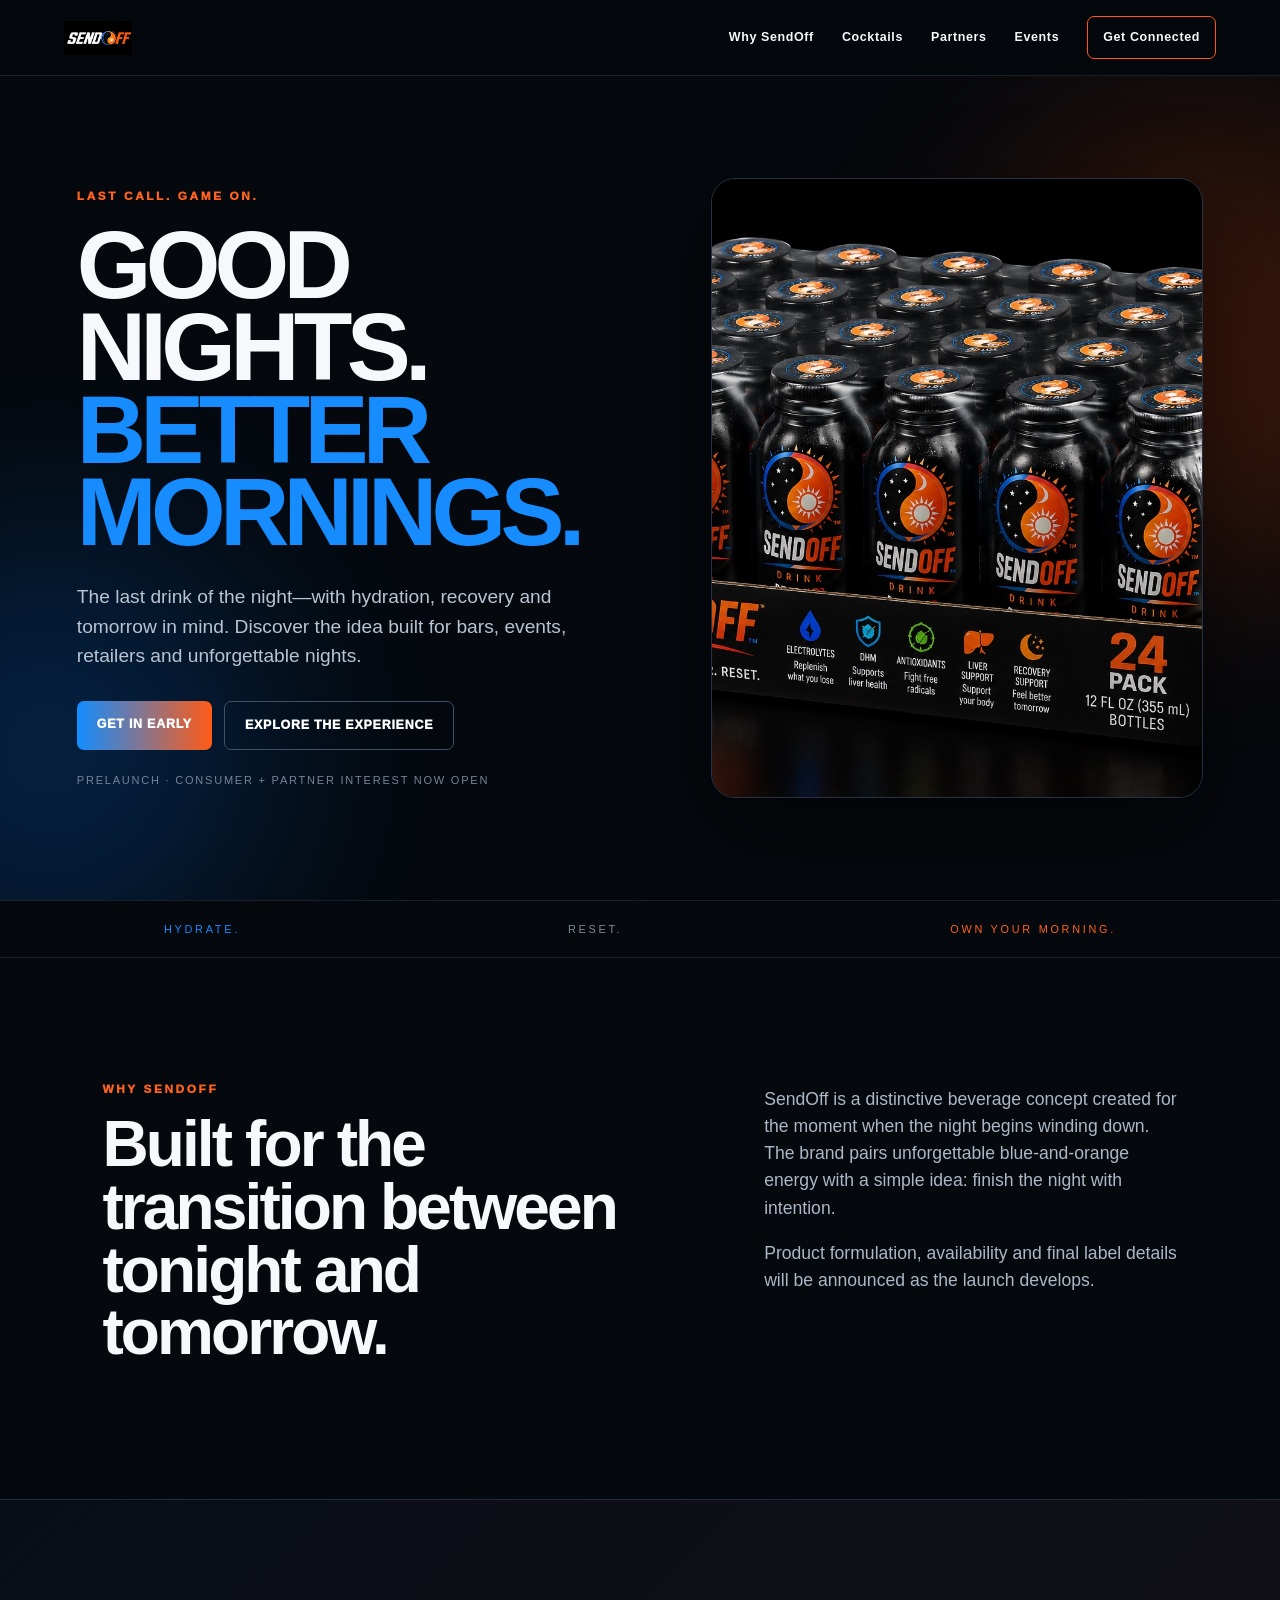
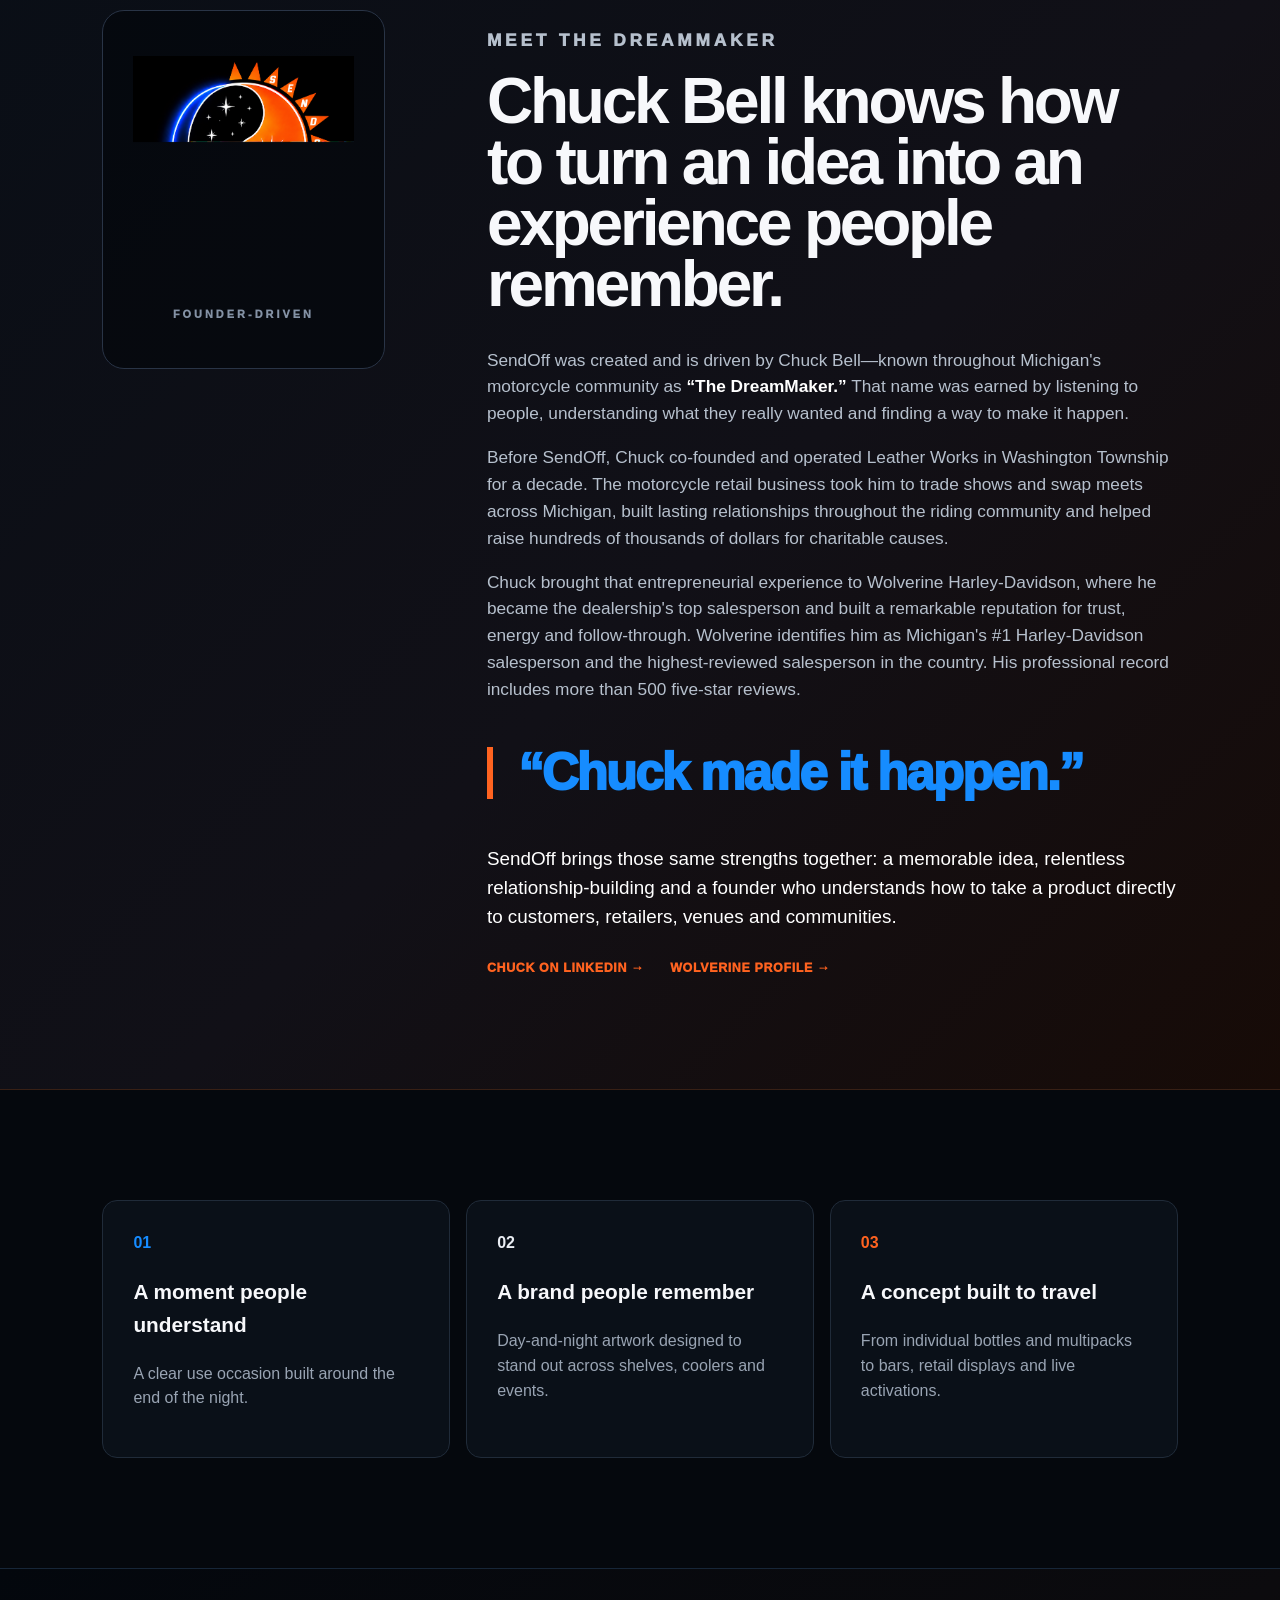
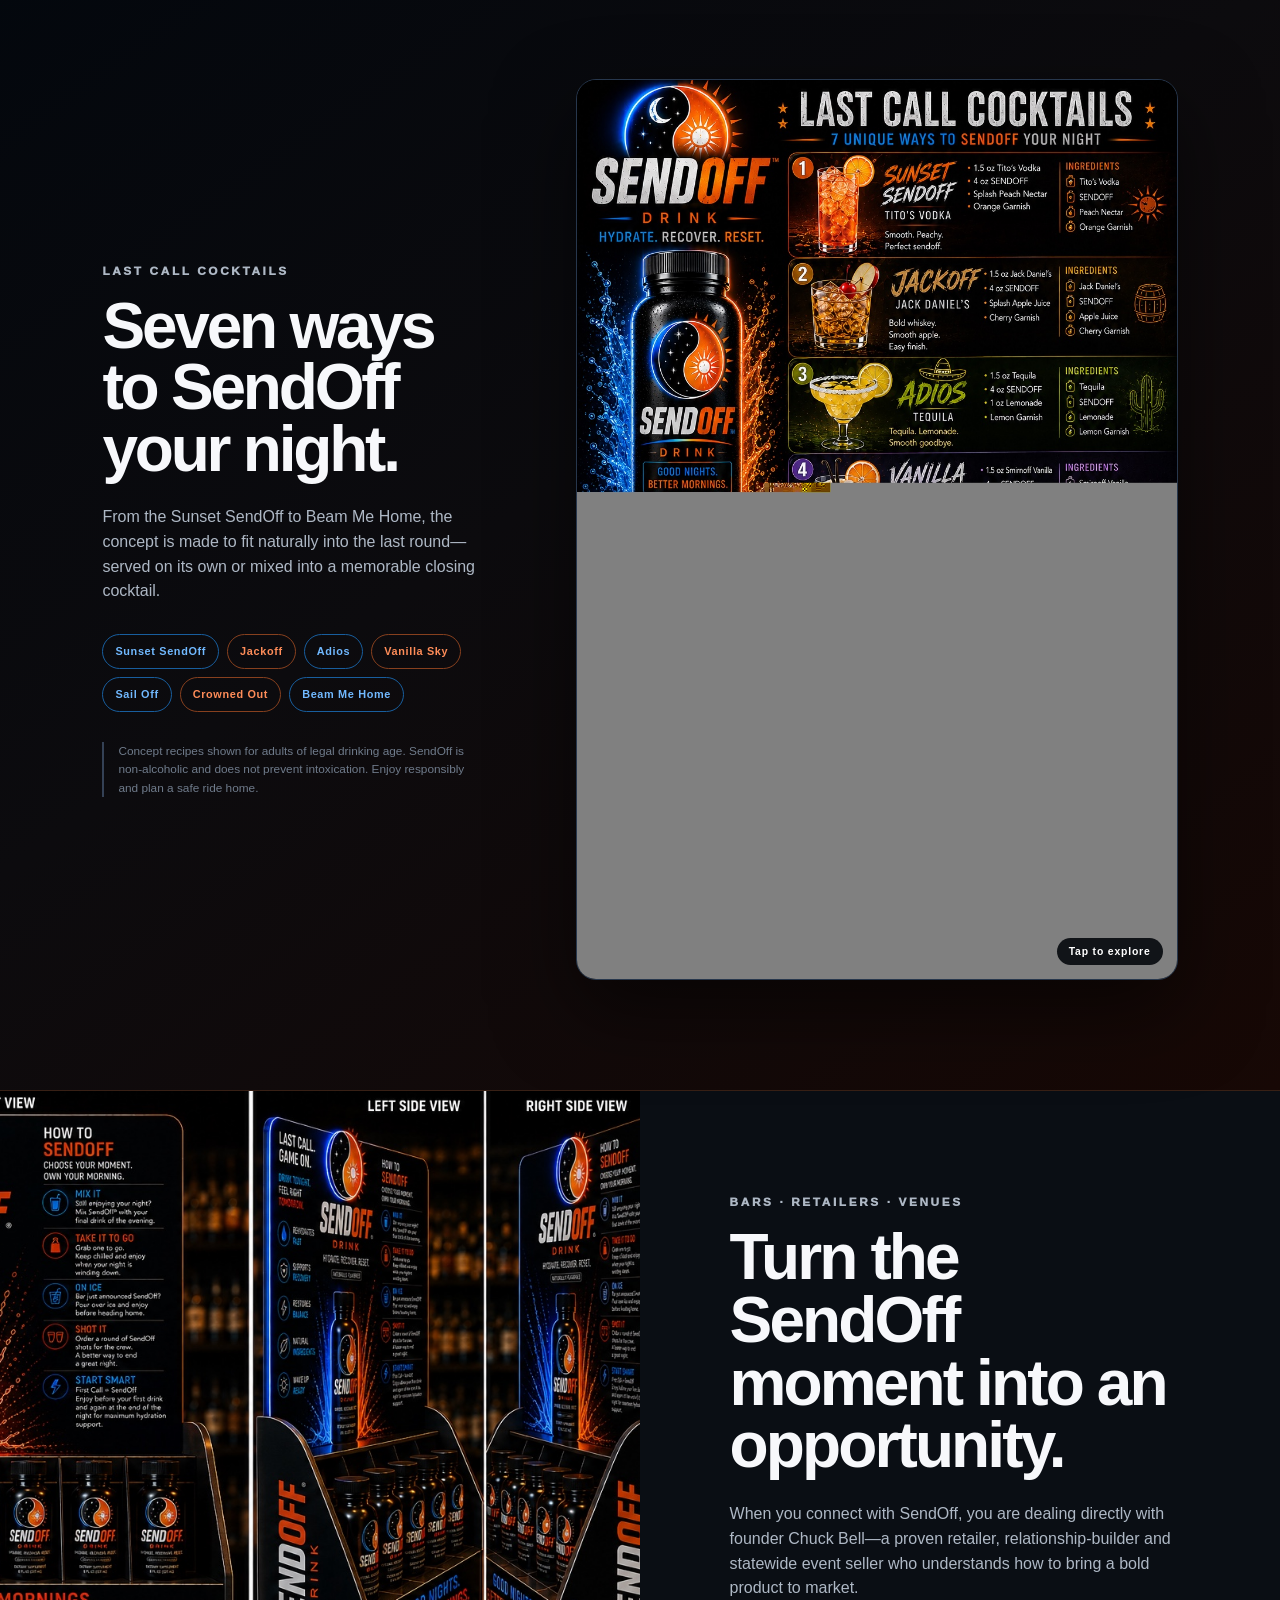
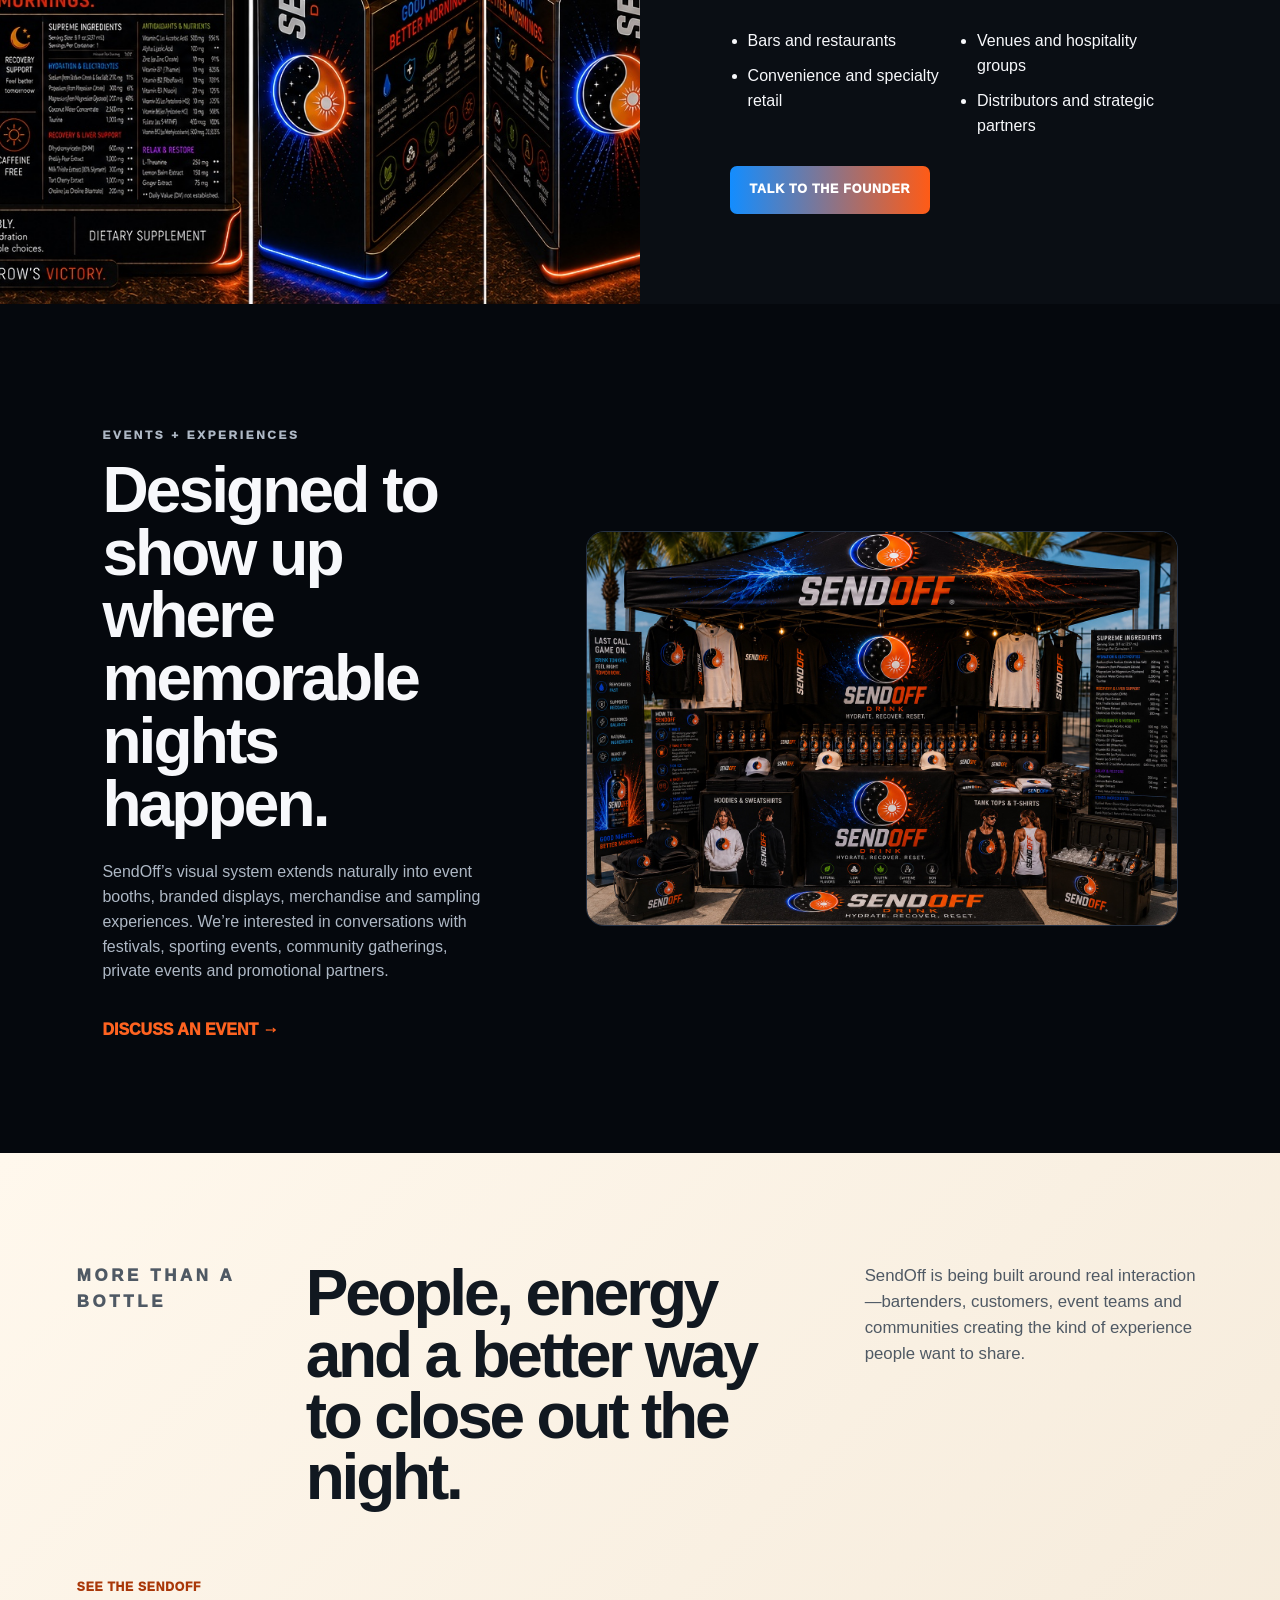
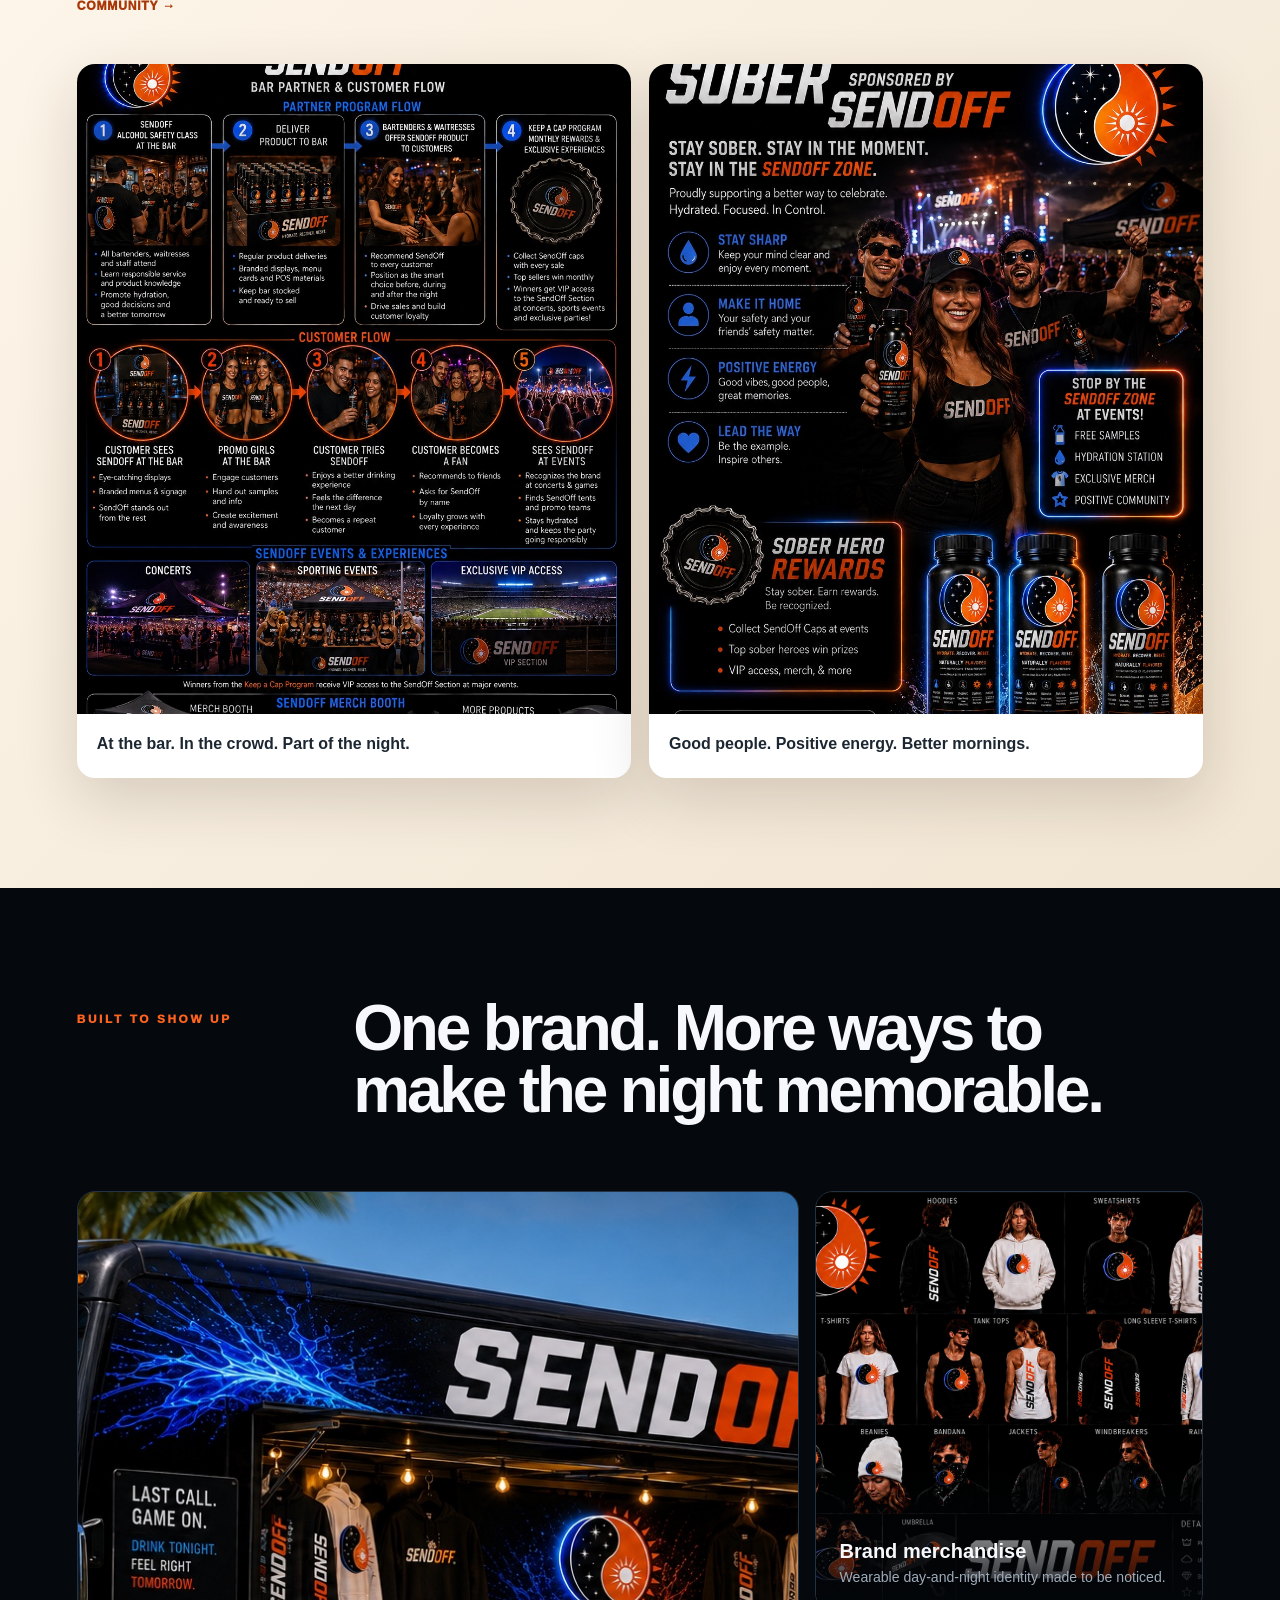
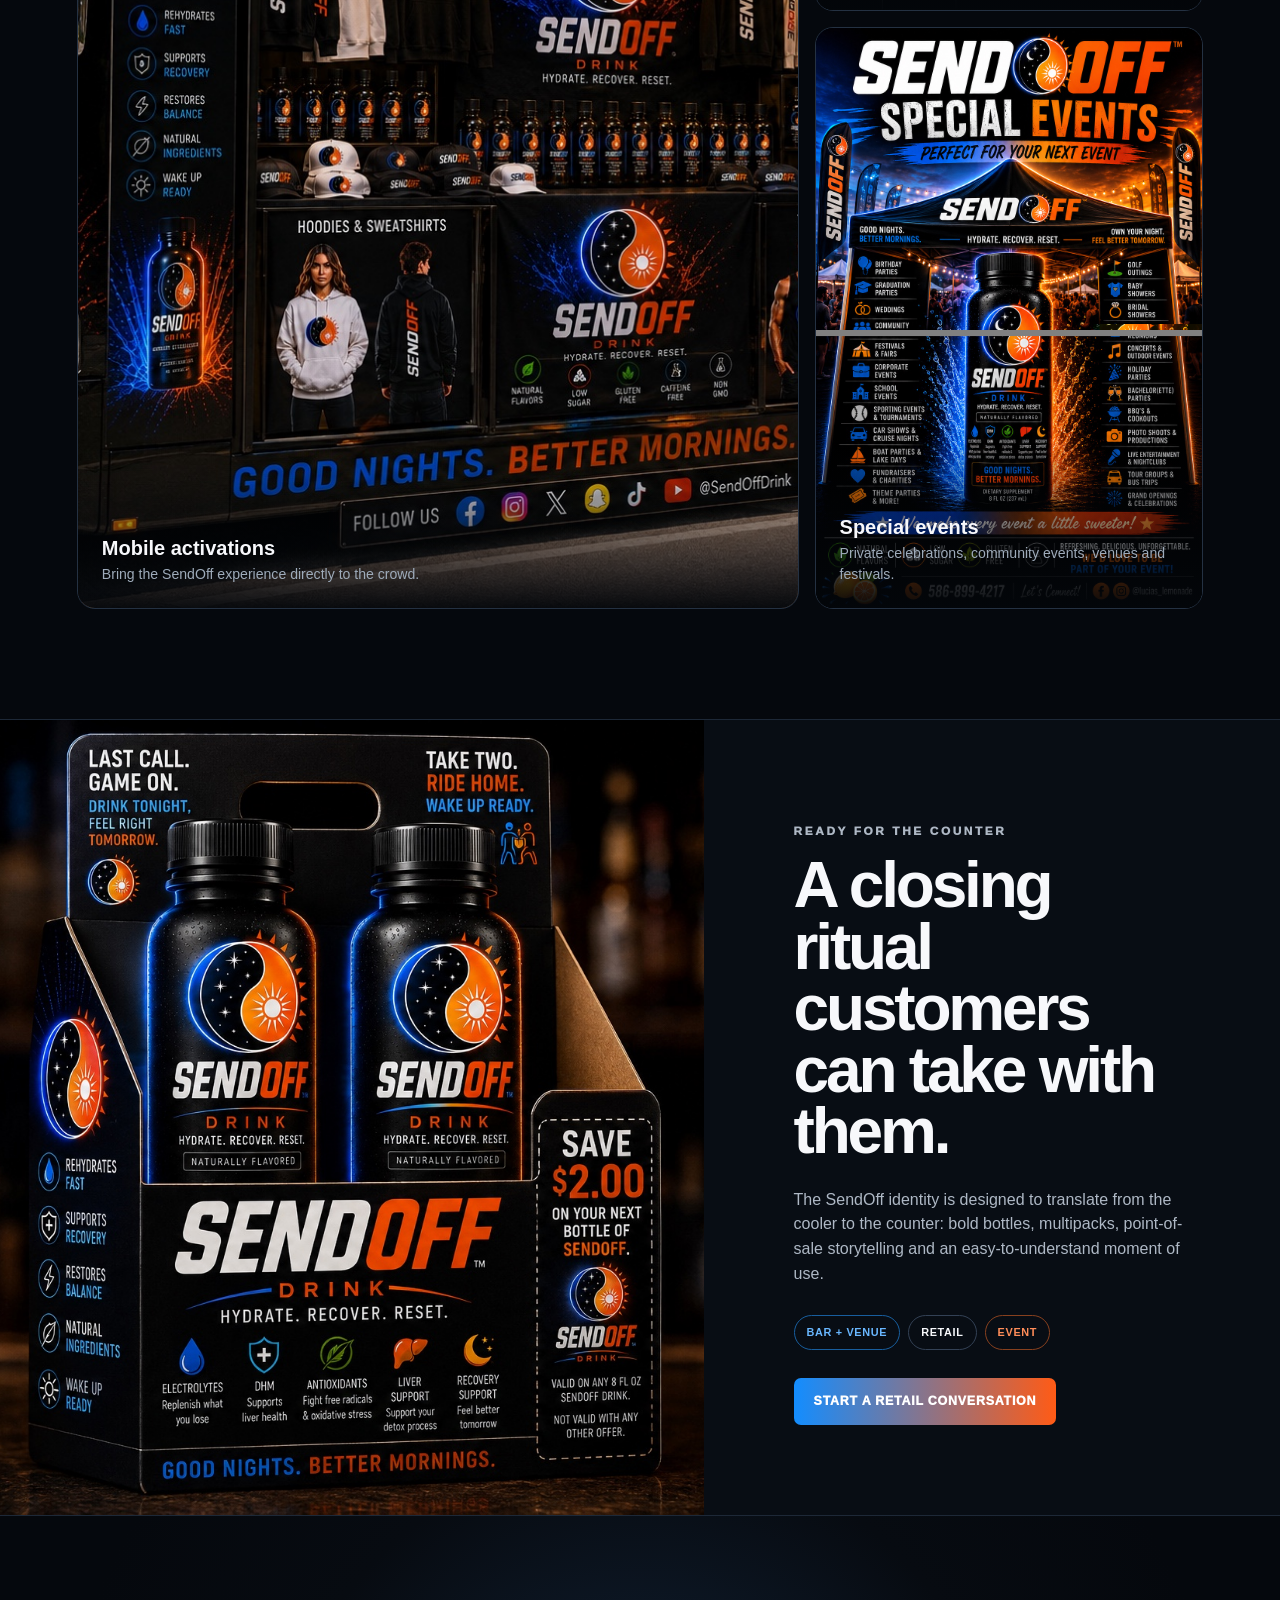
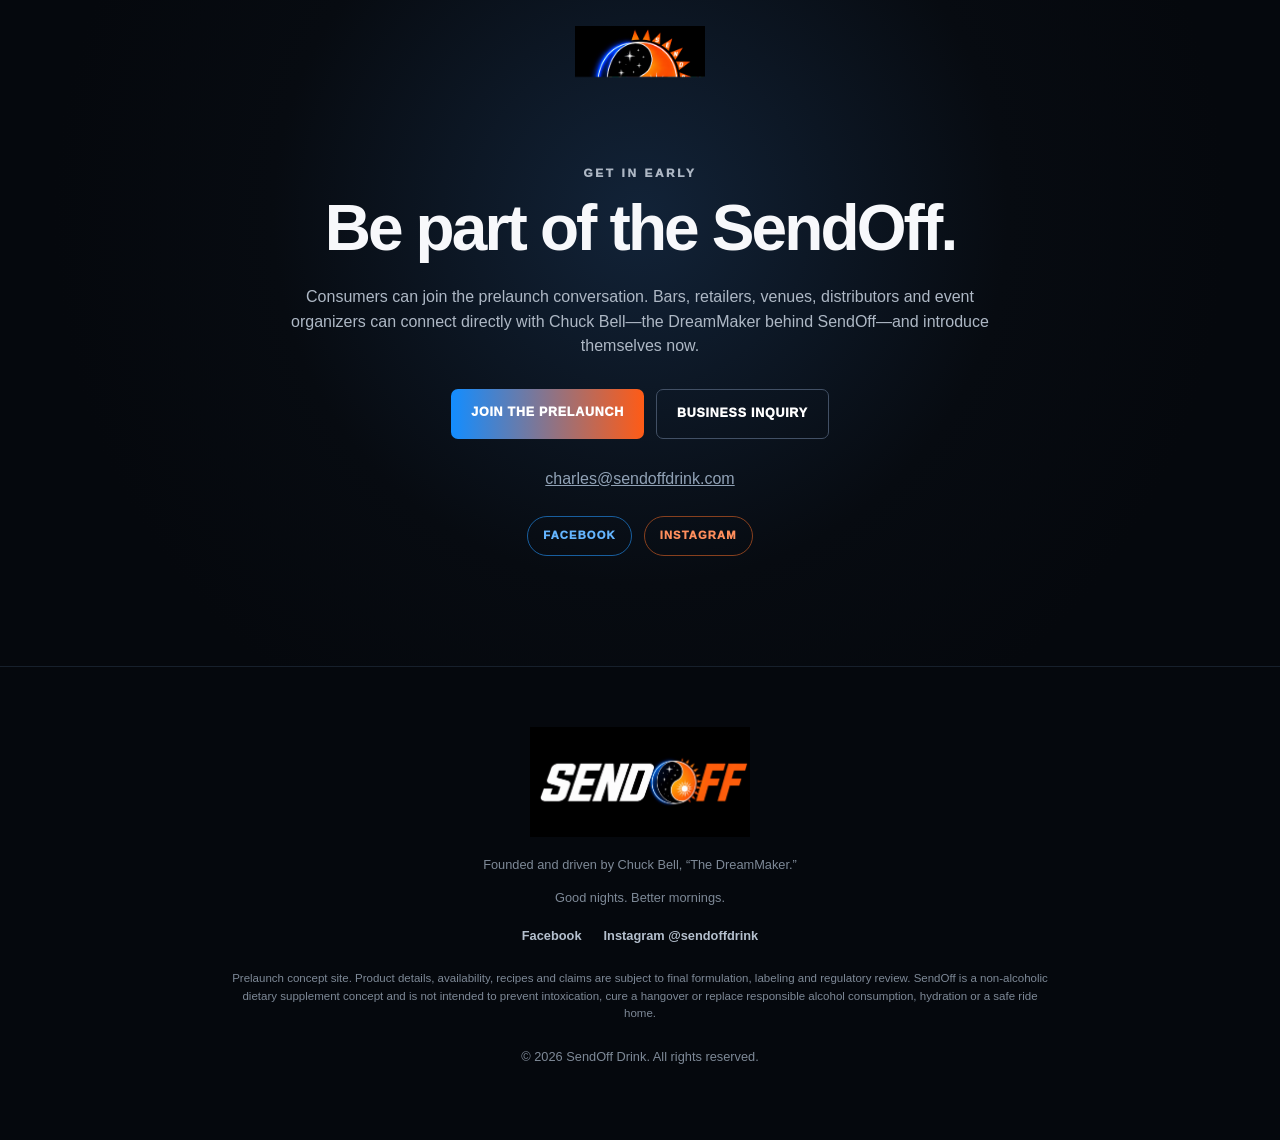
==== commit 7489f24e: "Add people action and social connections" ====
--- a/index.html
+++ b/index.html
@@ -85,6 +85,19 @@
       <img src="sendoff-event-booth.jpeg" alt="Concept rendering of a SendOff Drink event booth and merchandise display">
     </section>
 
+    <section class="people-section">
+      <div class="people-intro">
+        <p class="eyebrow">MORE THAN A BOTTLE</p>
+        <h2>People, energy and a better way to close out the night.</h2>
+        <p>SendOff is being built around real interaction—bartenders, customers, event teams and communities creating the kind of experience people want to share.</p>
+        <a class="dark-link" href="https://www.facebook.com/SendOffDrink" target="_blank" rel="noopener noreferrer" aria-label="Follow SendOff Drink on Facebook">SEE THE SENDOFF COMMUNITY →</a>
+      </div>
+      <div class="people-gallery">
+        <figure><img src="sendoff-bar-action.jpeg" loading="lazy" alt="SendOff bar partner and customer experience concept featuring bartenders, customers and event teams"><figcaption>At the bar. In the crowd. Part of the night.</figcaption></figure>
+        <figure><img src="sendoff-community-action.jpeg" loading="lazy" alt="SendOff community event concept featuring smiling guests and a hydration station"><figcaption>Good people. Positive energy. Better mornings.</figcaption></figure>
+      </div>
+    </section>
+
     <section class="experience-section" aria-labelledby="experience-title">
       <div class="experience-heading"><p class="eyebrow">BUILT TO SHOW UP</p><h2 id="experience-title">One brand. More ways to make the night memorable.</h2></div>
       <div class="experience-grid">
@@ -105,9 +118,10 @@
       <p>Consumers can join the prelaunch conversation. Bars, retailers, venues, distributors and event organizers can connect directly with Chuck Bell—the DreamMaker behind SendOff—and introduce themselves now.</p>
       <div class="actions center"><a class="button primary" href="mailto:charles@sendoffdrink.com?subject=Join%20the%20SendOff%20Prelaunch">JOIN THE PRELAUNCH</a><a class="button secondary" href="mailto:charles@sendoffdrink.com?subject=SendOff%20Business%20Inquiry">BUSINESS INQUIRY</a></div>
       <a class="email" href="mailto:charles@sendoffdrink.com">charles@sendoffdrink.com</a>
+      <div class="social-links" aria-label="SendOff Drink social media"><a href="https://www.facebook.com/SendOffDrink" target="_blank" rel="noopener noreferrer">FACEBOOK</a><a href="https://www.instagram.com/sendoffdrink/" target="_blank" rel="noopener noreferrer">INSTAGRAM</a></div>
     </section>
   </main>
 
-  <footer><img src="sendoff-wordmark.png" alt="SendOff"><p>Founded and driven by Chuck Bell, “The DreamMaker.”</p><p>Good nights. Better mornings.</p><p class="fine">Prelaunch concept site. Product details, availability, recipes and claims are subject to final formulation, labeling and regulatory review. SendOff is a non-alcoholic dietary supplement concept and is not intended to prevent intoxication, cure a hangover or replace responsible alcohol consumption, hydration or a safe ride home.</p><p>© 2026 SendOff Drink. All rights reserved.</p></footer>
+  <footer><img src="sendoff-wordmark.png" alt="SendOff"><p>Founded and driven by Chuck Bell, “The DreamMaker.”</p><p>Good nights. Better mornings.</p><div class="footer-social"><a href="https://www.facebook.com/SendOffDrink" target="_blank" rel="noopener noreferrer">Facebook</a><a href="https://www.instagram.com/sendoffdrink/" target="_blank" rel="noopener noreferrer">Instagram @sendoffdrink</a></div><p class="fine">Prelaunch concept site. Product details, availability, recipes and claims are subject to final formulation, labeling and regulatory review. SendOff is a non-alcoholic dietary supplement concept and is not intended to prevent intoxication, cure a hangover or replace responsible alcohol consumption, hydration or a safe ride home.</p><p>© 2026 SendOff Drink. All rights reserved.</p></footer>
 </body>
 </html>
--- a/experience.css
+++ b/experience.css
@@ -12,5 +12,7 @@
 .experience-grid figcaption{position:absolute;inset:auto 0 0;padding:70px 24px 22px;background:linear-gradient(transparent,rgba(3,6,10,.96));display:flex;flex-direction:column}.experience-grid figcaption strong{font-size:1.25rem}.experience-grid figcaption span{color:#9eabba;font-size:.88rem}
 .retail-feature{display:grid;grid-template-columns:1.1fr .9fr;align-items:stretch;background:#080d14;border-top:1px solid #1d2837;border-bottom:1px solid #1d2837}.retail-image{min-height:650px}.retail-image img{width:100%;height:100%;object-fit:cover;display:block}.retail-copy{padding:90px max(24px,7vw);align-self:center}.retail-points{display:flex;flex-wrap:wrap;gap:8px;margin:28px 0}.retail-points span:nth-child(1){color:#69b7ff;border-color:#185e9e}.retail-points span:nth-child(3){color:#ff8d59;border-color:#87401e}
 .button,.nav-cta,.text-link,.founder-links a{transition:transform .18s ease,filter .18s ease,color .18s ease}.button:hover,.nav-cta:hover{transform:translateY(-2px);filter:brightness(1.12)}.text-link:hover,.founder-links a:hover{color:#fff}.button:focus-visible,.poster-card:focus-visible,a:focus-visible{outline:3px solid #fff;outline-offset:4px}
+.people-section{padding:110px max(24px,6vw);background:linear-gradient(135deg,#fff8ed,#f1e5d3);color:#111820}.people-intro{display:grid;grid-template-columns:.42fr 1.2fr .8fr;gap:4vw;align-items:start;margin-bottom:48px}.people-intro h2{font-size:clamp(2.7rem,5vw,5.3rem);line-height:.96;letter-spacing:-.05em;margin:0}.people-intro>p{color:#4f5964;font-size:1.05rem;margin:0}.dark-link{display:inline-block;color:#a93708;font-weight:950;text-decoration:none;font-size:.76rem;letter-spacing:.06em;margin-top:18px}.people-gallery{display:grid;grid-template-columns:1fr 1fr;gap:18px}.people-gallery figure{margin:0;background:#fff;border-radius:18px;overflow:hidden;box-shadow:0 22px 60px rgba(45,25,10,.16)}.people-gallery img{display:block;width:100%;height:650px;object-fit:cover;object-position:50% 15%}.people-gallery figcaption{padding:18px 20px 22px;font-weight:900;color:#1c2732}.social-links{display:flex;justify-content:center;gap:12px;margin-top:25px}.social-links a{padding:10px 15px;border:1px solid #314155;border-radius:999px;text-decoration:none;font-size:.7rem;font-weight:950;letter-spacing:.1em}.social-links a:first-child{color:#64b5ff;border-color:#185e9e}.social-links a:last-child{color:#ff8e5c;border-color:#87401e}.footer-social{display:flex;justify-content:center;gap:22px;margin:18px 0}.footer-social a{color:#b5c0ce;font-weight:800;text-decoration:none}.footer-social a:hover{color:#fff}
 @media(max-width:850px){.cocktail-section,.retail-feature{grid-template-columns:1fr}.experience-heading{grid-template-columns:1fr}.experience-grid{grid-template-columns:1fr}.experience-grid .experience-wide{grid-row:auto;min-height:540px}.experience-grid figure{min-height:520px}.retail-image{min-height:480px}.cocktail-copy{order:2}.poster-card{order:1;max-width:620px;margin:auto}.retail-copy{padding:70px 24px}}
-@media(max-width:520px){.cocktail-section,.experience-section{padding:75px 20px}.cocktail-copy h2,.experience-heading h2,.retail-copy h2{font-size:2.65rem}.experience-grid .experience-wide,.experience-grid figure{min-height:430px}.poster-card.expanded{inset:6px}.poster-card span{display:none}.retail-image{min-height:360px}}
+@media(max-width:850px){.people-intro{grid-template-columns:1fr}.people-gallery{grid-template-columns:1fr}.people-gallery img{height:auto;max-height:none}}
+@media(max-width:520px){.cocktail-section,.experience-section,.people-section{padding:75px 20px}.cocktail-copy h2,.experience-heading h2,.retail-copy h2,.people-intro h2{font-size:2.65rem}.experience-grid .experience-wide,.experience-grid figure{min-height:430px}.poster-card.expanded{inset:6px}.poster-card span{display:none}.retail-image{min-height:360px}}
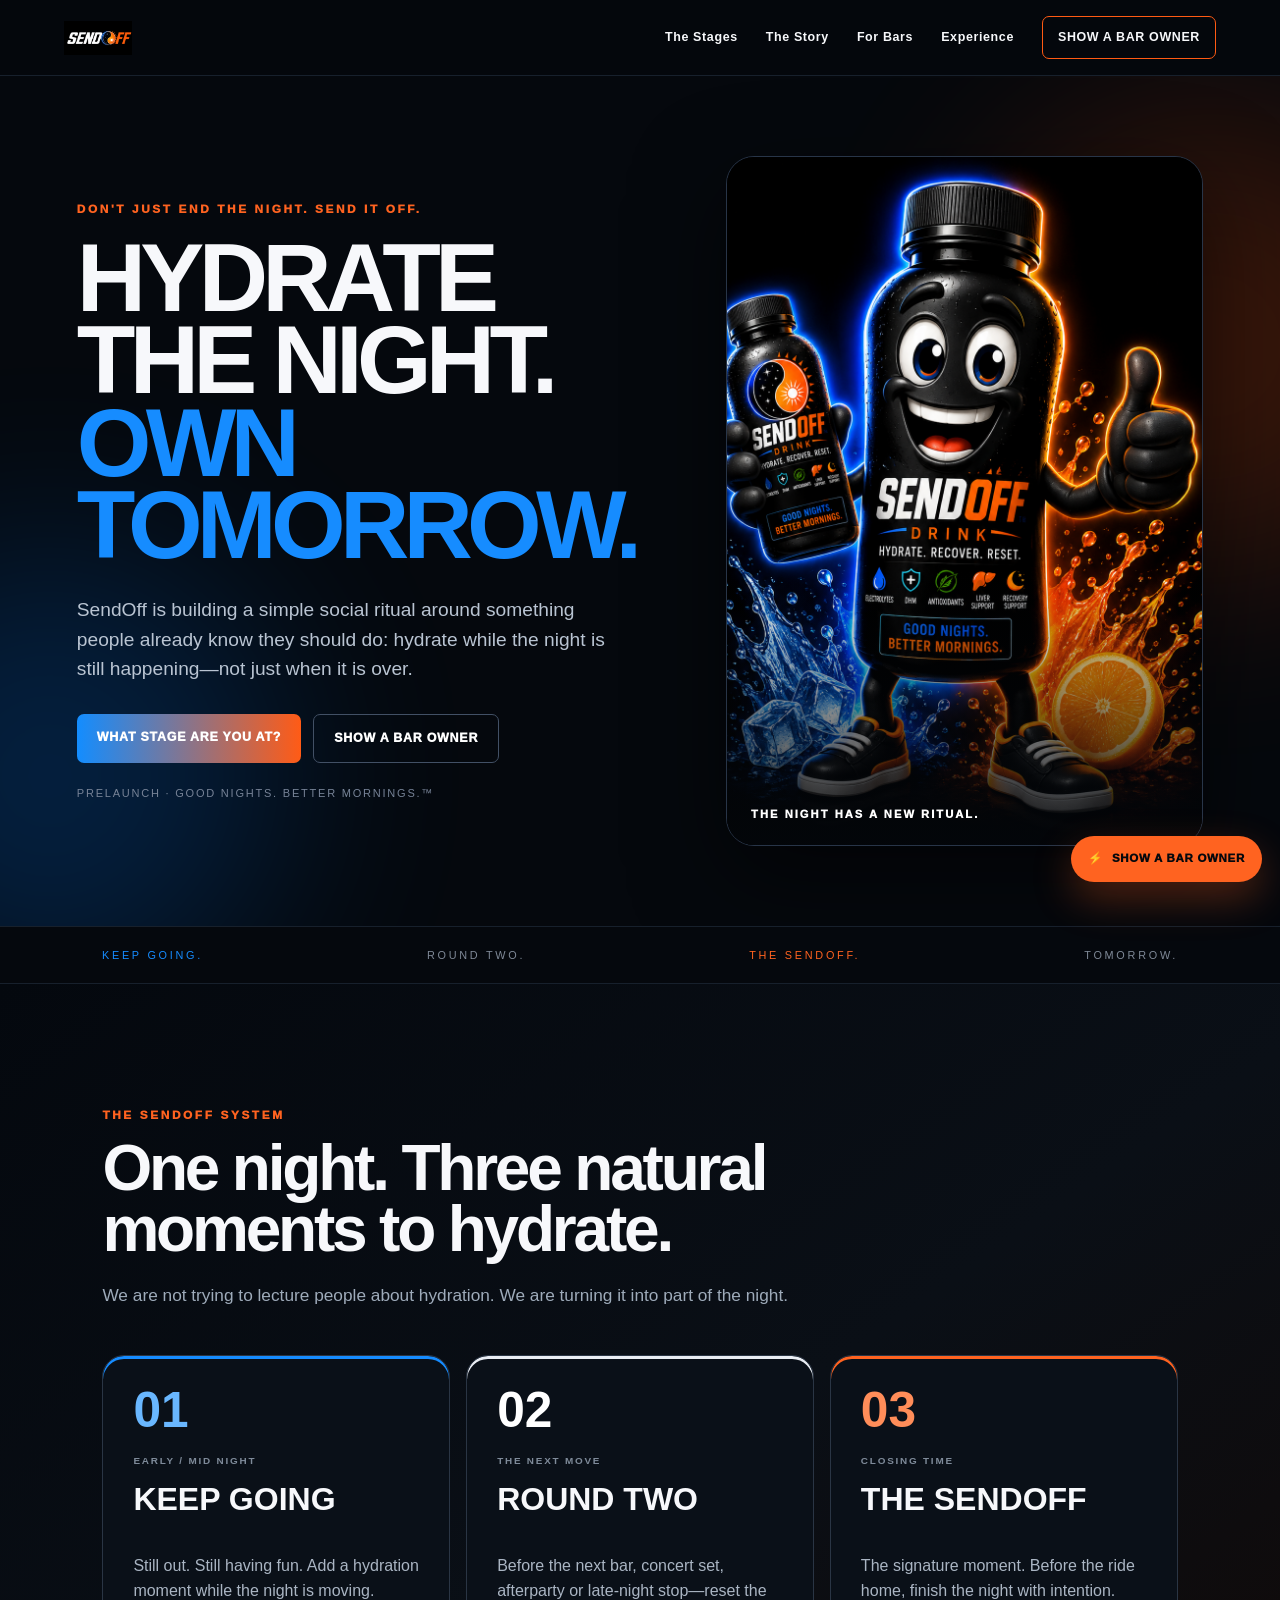
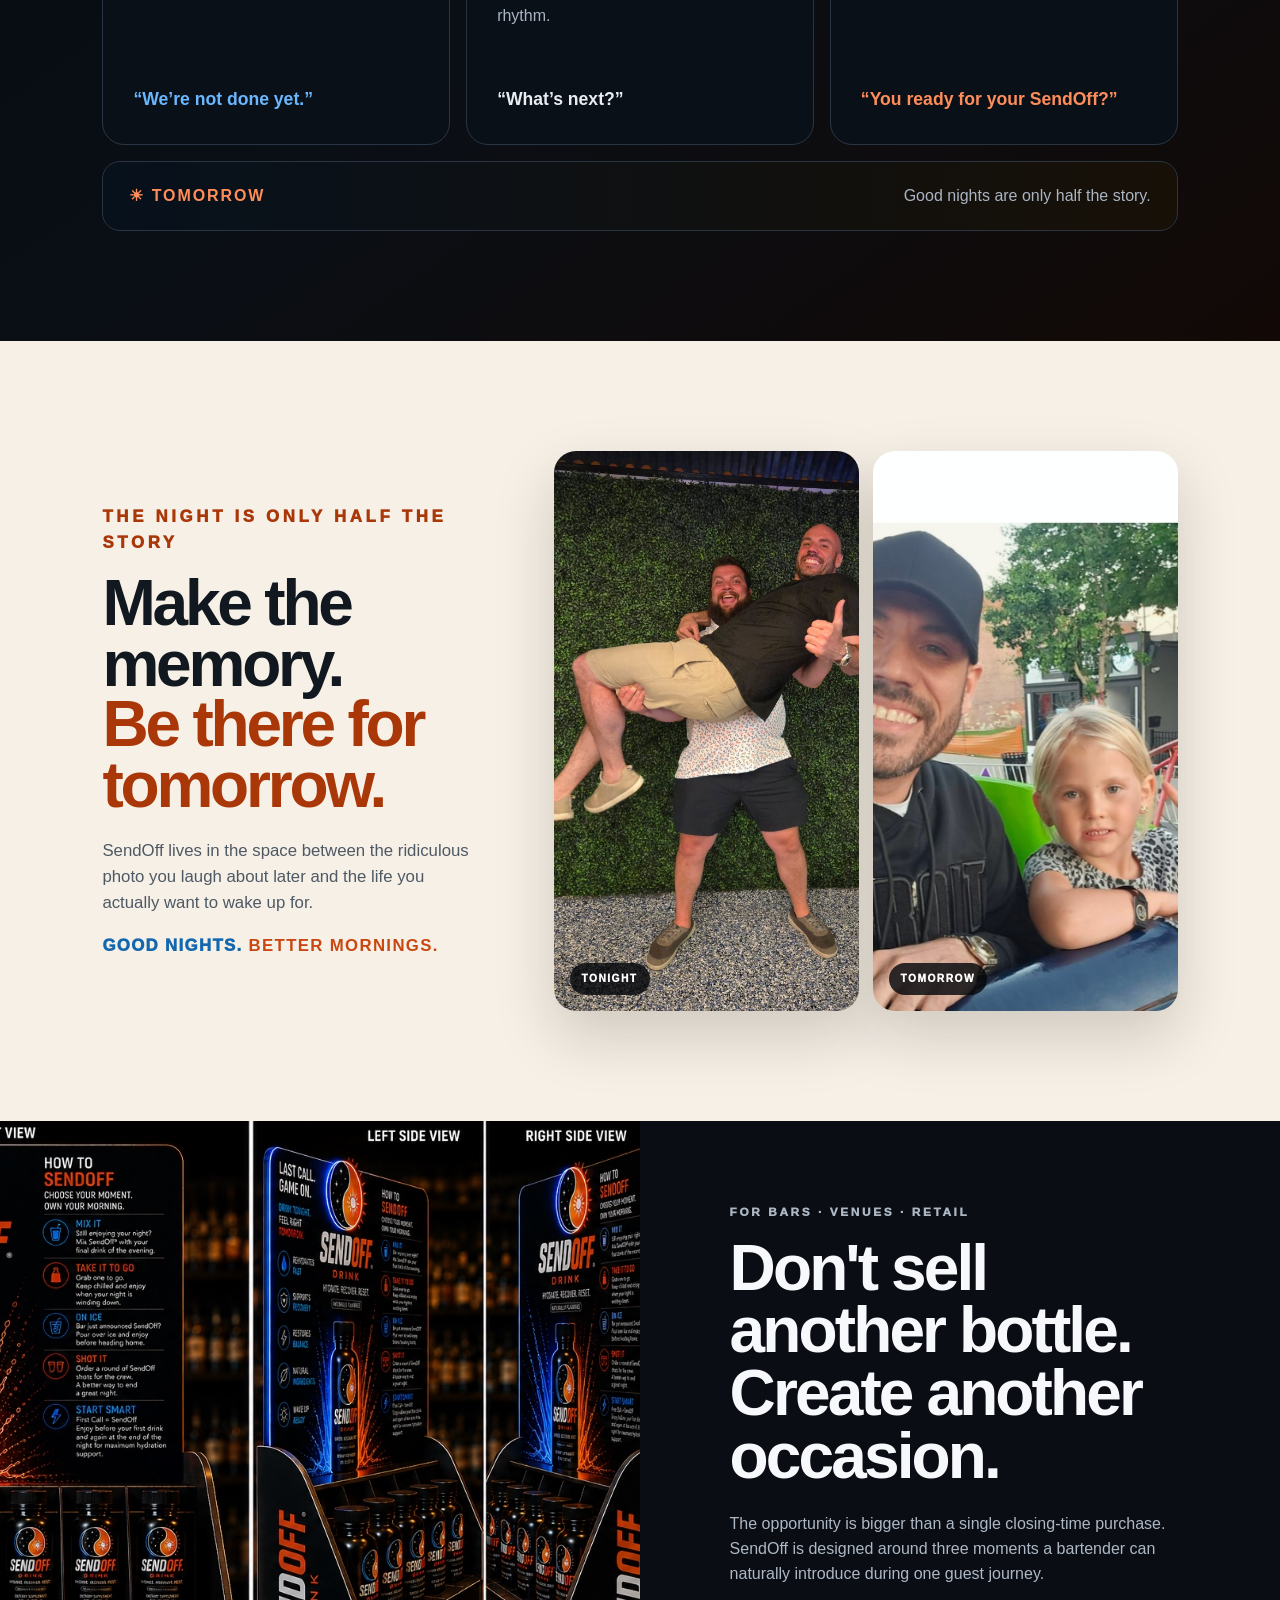
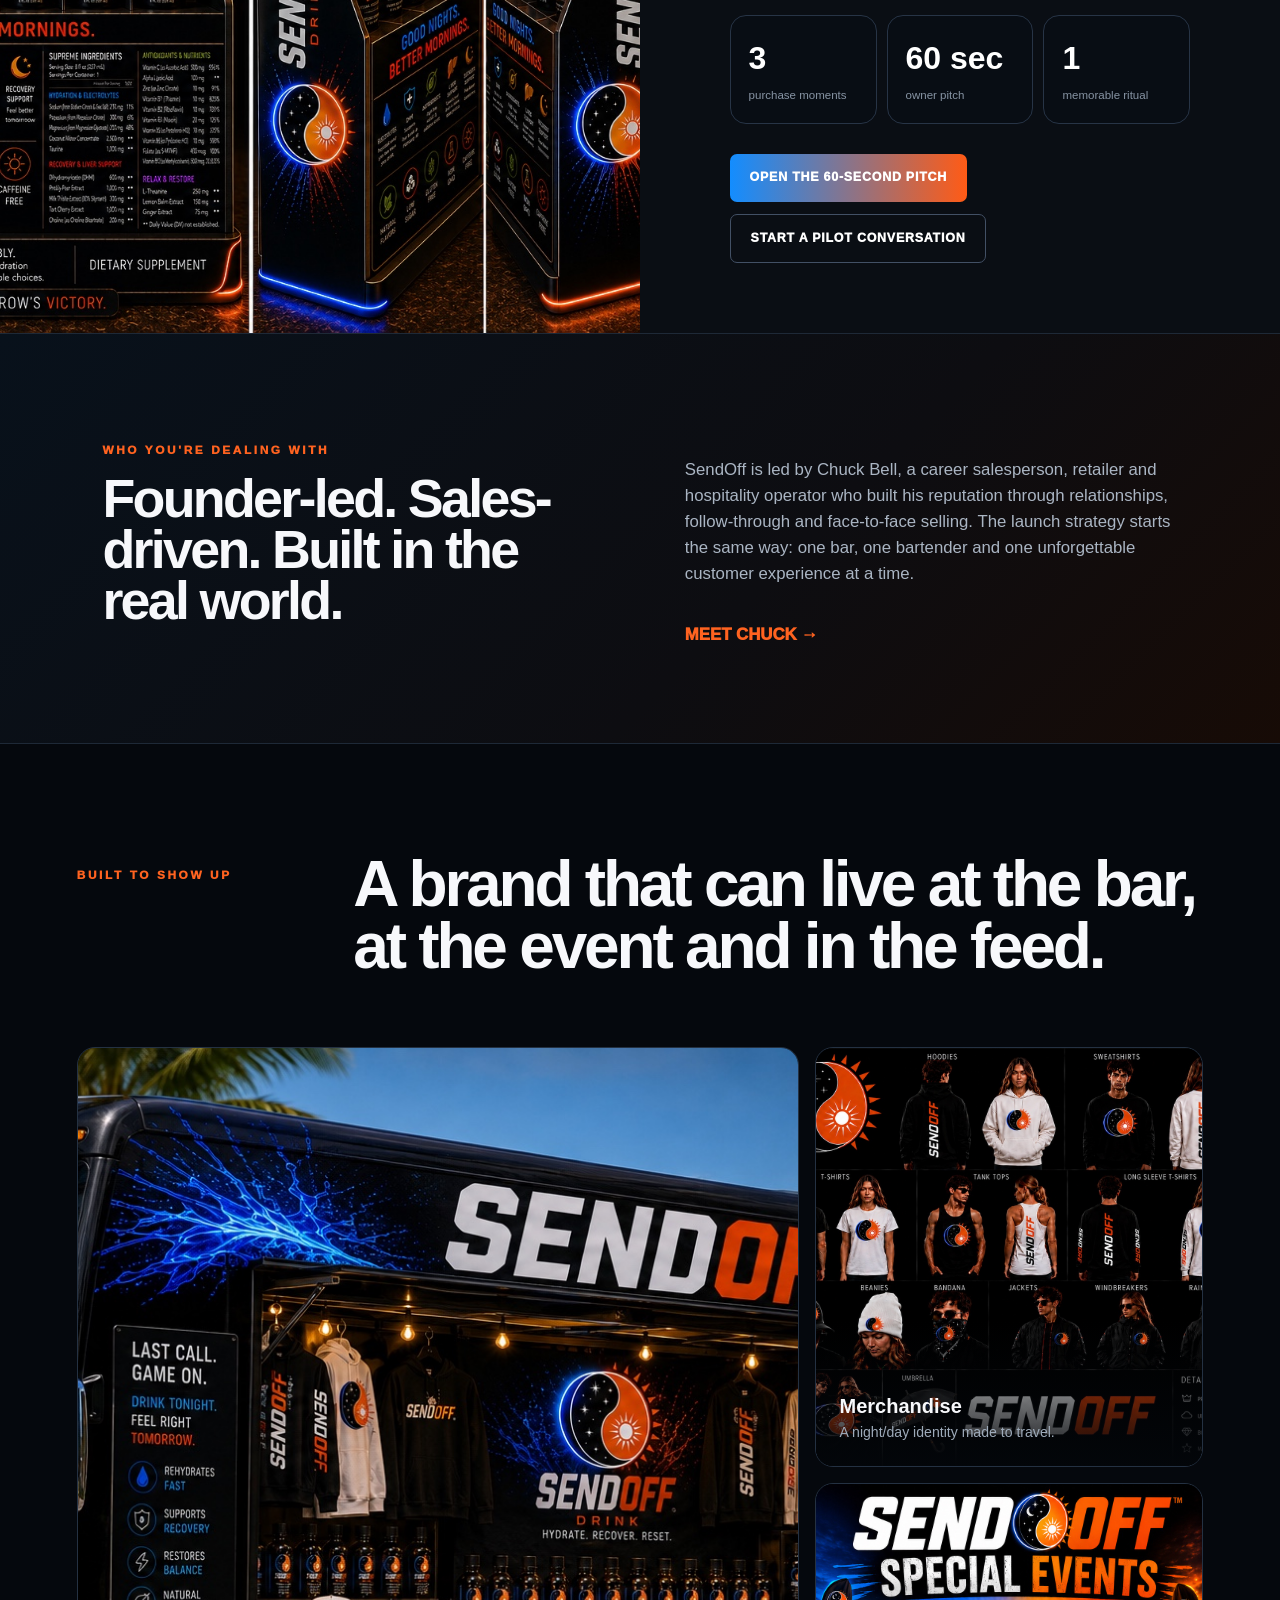
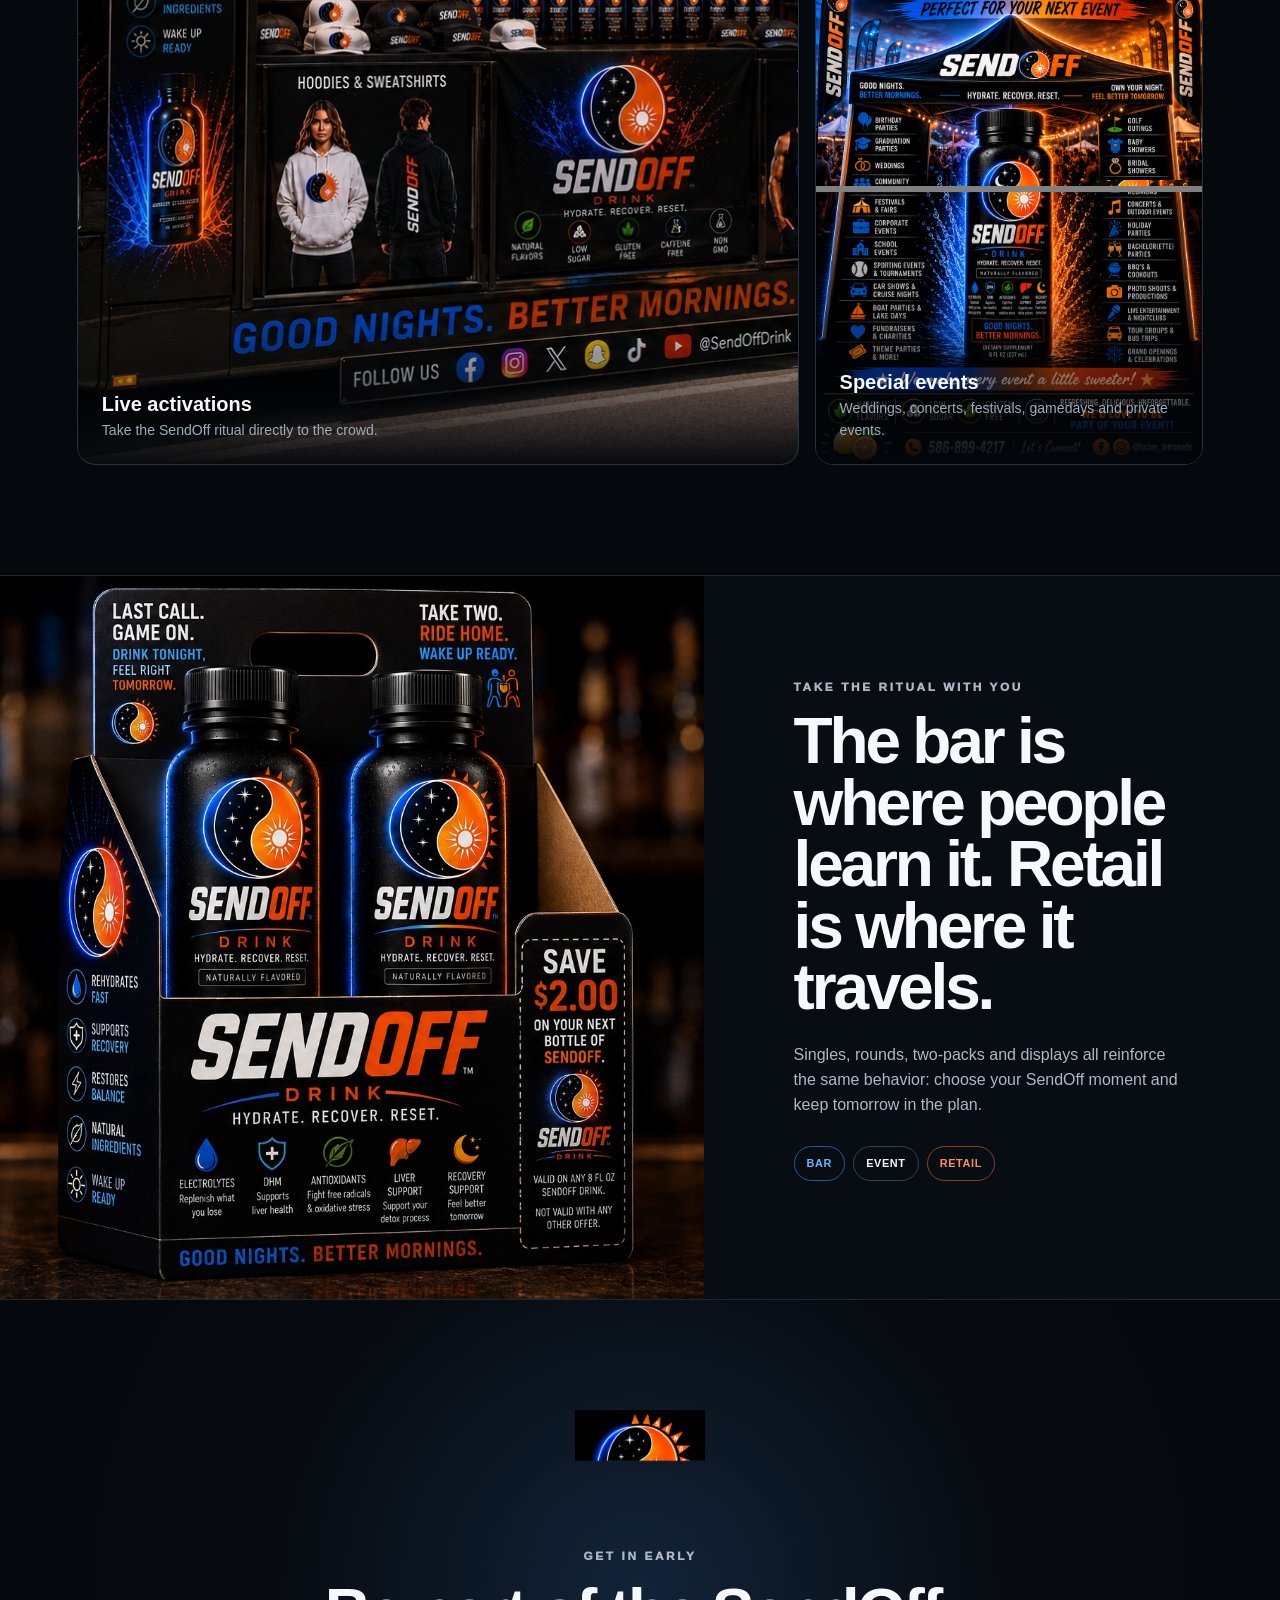
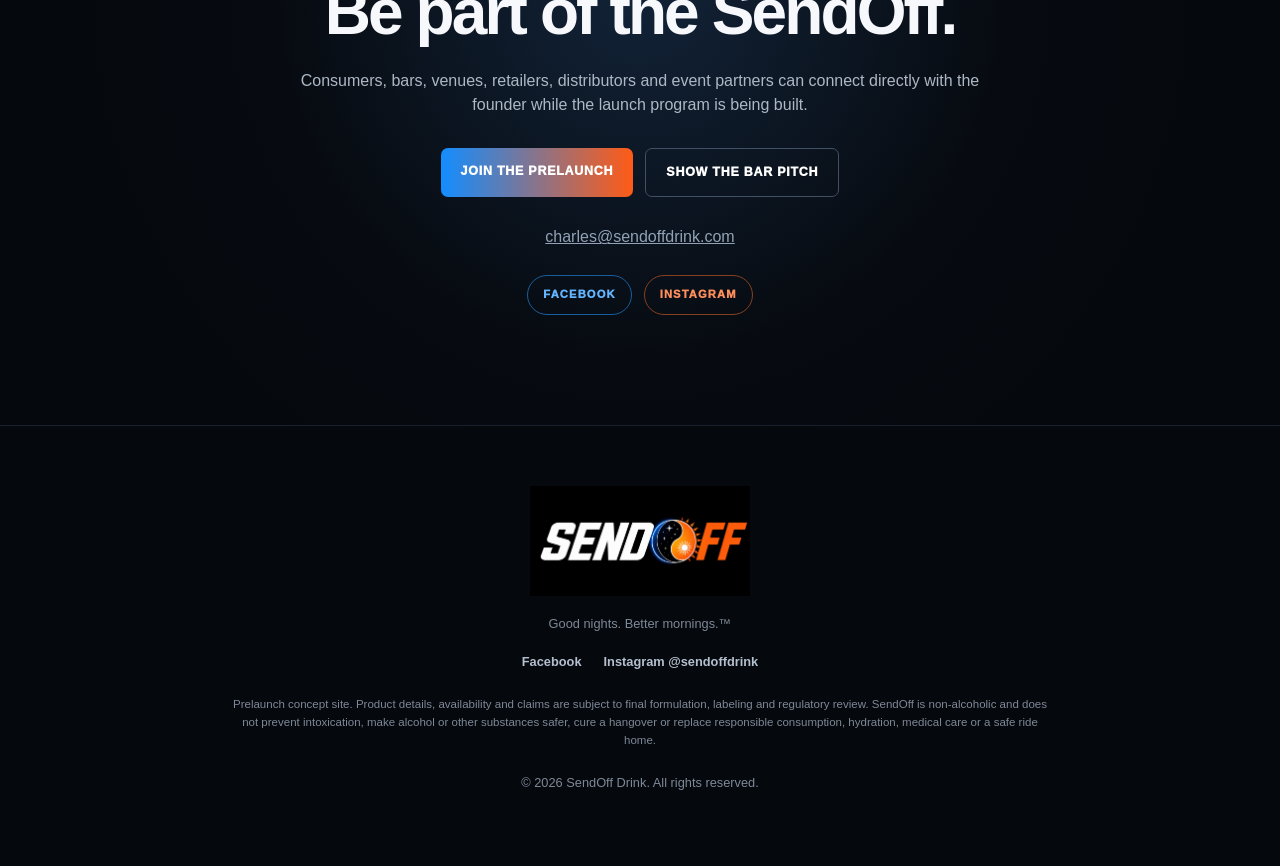
==== commit fce39350: "Add files via upload" ====
--- a/index.html
+++ b/index.html
@@ -3,125 +3,96 @@
 <head>
   <meta charset="utf-8">
   <meta name="viewport" content="width=device-width,initial-scale=1">
-  <title>SendOff Drink | Good Nights. Better Mornings.</title>
-  <meta name="description" content="Meet SendOff Drink, a bold nighttime hydration concept created for consumers, bars, retailers, venues and events. Join the prelaunch or become a partner.">
+  <title>SendOff Drink | Hydrate the Night. Own Tomorrow.</title>
+  <meta name="description" content="SendOff is building a hydration ritual for nights out: Keep Going, Round Two, The SendOff, then Tomorrow. Explore the consumer experience or show the 60-second bar-owner pitch.">
   <meta name="robots" content="index,follow,max-image-preview:large">
   <meta property="og:title" content="SendOff Drink | Good Nights. Better Mornings.">
-  <meta property="og:description" content="A bold nighttime hydration concept. Join the prelaunch or explore bar, retail and event partnerships.">
+  <meta property="og:description" content="A hydration ritual designed for the night you're having and the morning you're planning on having.">
   <meta property="og:type" content="website">
   <meta property="og:url" content="https://sendoffdrink.com/">
-  <meta property="og:image" content="https://sendoffdrink.com/sendoff-24-pack.jpeg">
+  <meta property="og:image" content="https://sendoffdrink.com/sendoff-mascot.png">
   <link rel="canonical" href="https://sendoffdrink.com/">
   <link rel="stylesheet" href="styles.css">
   <link rel="stylesheet" href="experience.css">
-  <script type="application/ld+json">{"@context":"https://schema.org","@type":"Organization","name":"SendOff Drink","url":"https://sendoffdrink.com/","logo":"https://sendoffdrink.com/sendoff-logo.png","founder":{"@type":"Person","name":"Chuck Bell","alternateName":"The DreamMaker","sameAs":["https://www.linkedin.com/in/chuck-bell-harley-56b09b65","https://www.wolverinehd.com/staff-employees-harley-davidson-dealership--xstaff"]},"description":"A founder-led nighttime hydration drink concept preparing for consumer, bar, retail, venue and event partnerships."}</script>
+  <script type="application/ld+json">{"@context":"https://schema.org","@type":"Organization","name":"SendOff Drink","url":"https://sendoffdrink.com/","logo":"https://sendoffdrink.com/sendoff-logo.png","founder":{"@type":"Person","name":"Chuck Bell","sameAs":["https://www.linkedin.com/in/chuck-bell-harley-56b09b65"]},"description":"A founder-led hydration beverage concept designed around social occasions, bars, venues, retail and events."}</script>
 </head>
 <body>
   <header>
     <a class="brand" href="#top"><img src="sendoff-wordmark.png" alt="SendOff Drink"></a>
     <nav aria-label="Main navigation">
-      <a href="#why">Why SendOff</a><a href="#cocktails">Cocktails</a><a href="#partners">Partners</a><a href="#events">Events</a><a class="nav-cta" href="#connect">Get Connected</a>
+      <a href="#stages">The Stages</a><a href="#story">The Story</a><a href="#partners">For Bars</a><a href="#experience">Experience</a><a class="nav-cta" href="go/">SHOW A BAR OWNER</a>
     </nav>
   </header>
 
   <main id="top">
-    <section class="hero">
+    <section class="hero hero-v2">
       <div class="hero-glow blue"></div><div class="hero-glow orange"></div>
       <div class="hero-copy">
-        <p class="eyebrow">LAST CALL. GAME ON.</p>
-        <h1>Good nights.<br><span>Better mornings.</span></h1>
-        <p class="hero-lead">The last drink of the night—with hydration, recovery and tomorrow in mind. Discover the idea built for bars, events, retailers and unforgettable nights.</p>
-        <div class="actions"><a class="button primary" href="#connect">GET IN EARLY</a><a class="button secondary" href="#cocktails">EXPLORE THE EXPERIENCE</a></div>
-        <p class="status">PRELAUNCH · CONSUMER + PARTNER INTEREST NOW OPEN</p>
+        <p class="eyebrow">DON'T JUST END THE NIGHT. SEND IT OFF.</p>
+        <h1>Hydrate the night.<br><span>Own tomorrow.</span></h1>
+        <p class="hero-lead">SendOff is building a simple social ritual around something people already know they should do: hydrate while the night is still happening—not just when it is over.</p>
+        <div class="actions"><a class="button primary" href="#stages">WHAT STAGE ARE YOU AT?</a><a class="button secondary" href="go/">SHOW A BAR OWNER</a></div>
+        <p class="status">PRELAUNCH · GOOD NIGHTS. BETTER MORNINGS.™</p>
       </div>
-      <div class="product-frame"><img src="sendoff-24-pack.jpeg" alt="SendOff Drink bottles in a 24-pack display"></div>
+      <div class="hero-mascot"><img src="sendoff-mascot.png" alt="SendOff bottle mascot holding a SendOff Drink"><div class="hero-mascot-tag">THE NIGHT HAS A NEW RITUAL.</div></div>
     </section>
 
-    <div class="pulse"><span>HYDRATE.</span><span>RESET.</span><span>OWN YOUR MORNING.</span></div>
+    <div class="pulse"><span>KEEP GOING.</span><span>ROUND TWO.</span><span>THE SENDOFF.</span><span>TOMORROW.</span></div>
 
-    <section id="why" class="section split">
-      <div><p class="eyebrow">WHY SENDOFF</p><h2>Built for the transition between tonight and tomorrow.</h2></div>
-      <div class="body-copy"><p>SendOff is a distinctive beverage concept created for the moment when the night begins winding down. The brand pairs unforgettable blue-and-orange energy with a simple idea: finish the night with intention.</p><p>Product formulation, availability and final label details will be announced as the launch develops.</p></div>
+    <section id="stages" class="stages-section">
+      <div class="stages-heading"><p class="eyebrow">THE SENDOFF SYSTEM</p><h2>One night. Three natural moments to hydrate.</h2><p>We are not trying to lecture people about hydration. We are turning it into part of the night.</p></div>
+      <div class="stages-grid">
+        <article class="stage-card stage-blue"><b>01</b><span>EARLY / MID NIGHT</span><h3>KEEP GOING</h3><p>Still out. Still having fun. Add a hydration moment while the night is moving.</p><em>“We’re not done yet.”</em></article>
+        <article class="stage-card stage-mix"><b>02</b><span>THE NEXT MOVE</span><h3>ROUND TWO</h3><p>Before the next bar, concert set, afterparty or late-night stop—reset the rhythm.</p><em>“What’s next?”</em></article>
+        <article class="stage-card stage-orange"><b>03</b><span>CLOSING TIME</span><h3>THE SENDOFF</h3><p>The signature moment. Before the ride home, finish the night with intention.</p><em>“You ready for your SendOff?”</em></article>
+      </div>
+      <div class="tomorrow-strip"><strong>☀ TOMORROW</strong><span>Good nights are only half the story.</span></div>
     </section>
 
-    <section class="founder-section">
-      <div class="founder-mark"><img src="sendoff-logo.png" alt="SendOff Drink emblem"><span>FOUNDER-DRIVEN</span></div>
-      <div class="founder-story">
-        <p class="eyebrow">MEET THE DREAMMAKER</p>
-        <h2>Chuck Bell knows how to turn an idea into an experience people remember.</h2>
-        <p>SendOff was created and is driven by Chuck Bell—known throughout Michigan's motorcycle community as <strong>“The DreamMaker.”</strong> That name was earned by listening to people, understanding what they really wanted and finding a way to make it happen.</p>
-        <p>Before SendOff, Chuck co-founded and operated Leather Works in Washington Township for a decade. The motorcycle retail business took him to trade shows and swap meets across Michigan, built lasting relationships throughout the riding community and helped raise hundreds of thousands of dollars for charitable causes.</p>
-        <p>Chuck brought that entrepreneurial experience to Wolverine Harley-Davidson, where he became the dealership's top salesperson and built a remarkable reputation for trust, energy and follow-through. Wolverine identifies him as Michigan's #1 Harley-Davidson salesperson and the highest-reviewed salesperson in the country. His professional record includes more than 500 five-star reviews.</p>
-        <blockquote>“Chuck made it happen.”</blockquote>
-        <p class="founder-close">SendOff brings those same strengths together: a memorable idea, relentless relationship-building and a founder who understands how to take a product directly to customers, retailers, venues and communities.</p>
-        <div class="founder-links"><a href="https://www.linkedin.com/in/chuck-bell-harley-56b09b65" target="_blank" rel="noopener">CHUCK ON LINKEDIN →</a><a href="https://www.wolverinehd.com/staff-employees-harley-davidson-dealership--xstaff" target="_blank" rel="noopener">WOLVERINE PROFILE →</a></div>
+    <section id="story" class="memory-section">
+      <div class="memory-copy"><p class="eyebrow">THE NIGHT IS ONLY HALF THE STORY</p><h2>Make the memory.<br><span>Be there for tomorrow.</span></h2><p>SendOff lives in the space between the ridiculous photo you laugh about later and the life you actually want to wake up for.</p><p class="memory-kicker">GOOD NIGHTS. <strong>BETTER MORNINGS.</strong></p></div>
+      <div class="memory-photos">
+        <figure class="night-photo"><img src="chuck-night.jpeg" alt="Chuck having a fun night out with a friend"><figcaption>TONIGHT</figcaption></figure>
+        <figure class="tomorrow-photo"><img src="chuck-tomorrow.jpeg" alt="Chuck enjoying time with his daughter"><figcaption>TOMORROW</figcaption></figure>
       </div>
     </section>
 
-    <section class="cards-section">
-      <article><b>01</b><h3>A moment people understand</h3><p>A clear use occasion built around the end of the night.</p></article>
-      <article><b>02</b><h3>A brand people remember</h3><p>Day-and-night artwork designed to stand out across shelves, coolers and events.</p></article>
-      <article><b>03</b><h3>A concept built to travel</h3><p>From individual bottles and multipacks to bars, retail displays and live activations.</p></article>
+    <section id="partners" class="partner-section partner-v2">
+      <div class="partner-image"><img src="sendoff-display.jpeg" alt="Concept rendering of a SendOff Drink retail display"></div>
+      <div class="partner-copy"><p class="eyebrow">FOR BARS · VENUES · RETAIL</p><h2>Don't sell another bottle. Create another occasion.</h2><p>The opportunity is bigger than a single closing-time purchase. SendOff is designed around three moments a bartender can naturally introduce during one guest journey.</p><div class="partner-stats"><div><strong>3</strong><span>purchase moments</span></div><div><strong>60 sec</strong><span>owner pitch</span></div><div><strong>1</strong><span>memorable ritual</span></div></div><div class="actions"><a class="button primary" href="go/">OPEN THE 60-SECOND PITCH</a><a class="button secondary" href="mailto:charles@sendoffdrink.com?subject=SendOff%20Pilot%20Bar">START A PILOT CONVERSATION</a></div></div>
     </section>
 
-    <section id="cocktails" class="cocktail-section">
-      <div class="cocktail-copy">
-        <p class="eyebrow">LAST CALL COCKTAILS</p>
-        <h2>Seven ways to SendOff your night.</h2>
-        <p>From the Sunset SendOff to Beam Me Home, the concept is made to fit naturally into the last round—served on its own or mixed into a memorable closing cocktail.</p>
-        <div class="cocktail-list" aria-label="SendOff cocktail concepts"><span>Sunset SendOff</span><span>Jackoff</span><span>Adios</span><span>Vanilla Sky</span><span>Sail Off</span><span>Crowned Out</span><span>Beam Me Home</span></div>
-        <p class="responsibility">Concept recipes shown for adults of legal drinking age. SendOff is non-alcoholic and does not prevent intoxication. Enjoy responsibly and plan a safe ride home.</p>
-      </div>
-      <button class="poster-card" type="button" aria-label="View the Last Call Cocktails concept poster" onclick="this.classList.toggle('expanded')"><img src="sendoff-cocktails.jpeg" alt="SendOff Last Call Cocktails concept poster featuring seven cocktail recipes"><span>Tap to explore</span></button>
+    <section class="founder-compact">
+      <div><p class="eyebrow">WHO YOU'RE DEALING WITH</p><h2>Founder-led. Sales-driven. Built in the real world.</h2></div>
+      <div><p>SendOff is led by Chuck Bell, a career salesperson, retailer and hospitality operator who built his reputation through relationships, follow-through and face-to-face selling. The launch strategy starts the same way: one bar, one bartender and one unforgettable customer experience at a time.</p><a class="text-link" href="https://www.linkedin.com/in/chuck-bell-harley-56b09b65" target="_blank" rel="noopener">MEET CHUCK →</a></div>
     </section>
 
-    <section id="partners" class="partner-section">
-      <div class="partner-image"><img src="sendoff-display.jpeg" alt="Concept rendering of a SendOff Drink retail display"></div>
-      <div class="partner-copy"><p class="eyebrow">BARS · RETAILERS · VENUES</p><h2>Turn the SendOff moment into an opportunity.</h2><p>When you connect with SendOff, you are dealing directly with founder Chuck Bell—a proven retailer, relationship-builder and statewide event seller who understands how to bring a bold product to market.</p><ul><li>Bars and restaurants</li><li>Convenience and specialty retail</li><li>Venues and hospitality groups</li><li>Distributors and strategic partners</li></ul><a class="button primary" href="mailto:charles@sendoffdrink.com?subject=SendOff%20Partner%20Interest">TALK TO THE FOUNDER</a></div>
-    </section>
-
-    <section id="events" class="event-section">
-      <div><p class="eyebrow">EVENTS + EXPERIENCES</p><h2>Designed to show up where memorable nights happen.</h2><p>SendOff’s visual system extends naturally into event booths, branded displays, merchandise and sampling experiences. We’re interested in conversations with festivals, sporting events, community gatherings, private events and promotional partners.</p><a class="text-link" href="mailto:charles@sendoffdrink.com?subject=SendOff%20Event%20Interest">DISCUSS AN EVENT →</a></div>
-      <img src="sendoff-event-booth.jpeg" alt="Concept rendering of a SendOff Drink event booth and merchandise display">
-    </section>
-
-    <section class="people-section">
-      <div class="people-intro">
-        <p class="eyebrow">MORE THAN A BOTTLE</p>
-        <h2>People, energy and a better way to close out the night.</h2>
-        <p>SendOff is being built around real interaction—bartenders, customers, event teams and communities creating the kind of experience people want to share.</p>
-        <a class="dark-link" href="https://www.facebook.com/SendOffDrink" target="_blank" rel="noopener noreferrer" aria-label="Follow SendOff Drink on Facebook">SEE THE SENDOFF COMMUNITY →</a>
-      </div>
-      <div class="people-gallery">
-        <figure><img src="sendoff-bar-action.jpeg" loading="lazy" alt="SendOff bar partner and customer experience concept featuring bartenders, customers and event teams"><figcaption>At the bar. In the crowd. Part of the night.</figcaption></figure>
-        <figure><img src="sendoff-community-action.jpeg" loading="lazy" alt="SendOff community event concept featuring smiling guests and a hydration station"><figcaption>Good people. Positive energy. Better mornings.</figcaption></figure>
-      </div>
-    </section>
-
-    <section class="experience-section" aria-labelledby="experience-title">
-      <div class="experience-heading"><p class="eyebrow">BUILT TO SHOW UP</p><h2 id="experience-title">One brand. More ways to make the night memorable.</h2></div>
+    <section id="experience" class="experience-section" aria-labelledby="experience-title">
+      <div class="experience-heading"><p class="eyebrow">BUILT TO SHOW UP</p><h2 id="experience-title">A brand that can live at the bar, at the event and in the feed.</h2></div>
       <div class="experience-grid">
-        <figure class="experience-wide"><img src="sendoff-mobile-experience.jpeg" alt="Concept rendering of a mobile SendOff event experience"><figcaption><strong>Mobile activations</strong><span>Bring the SendOff experience directly to the crowd.</span></figcaption></figure>
-        <figure><img src="sendoff-merch.jpeg" alt="SendOff apparel and branded merchandise concepts"><figcaption><strong>Brand merchandise</strong><span>Wearable day-and-night identity made to be noticed.</span></figcaption></figure>
-        <figure><img src="sendoff-special-events.jpeg" alt="SendOff special events concept poster"><figcaption><strong>Special events</strong><span>Private celebrations, community events, venues and festivals.</span></figcaption></figure>
+        <figure class="experience-wide"><img src="sendoff-mobile-experience.jpeg" alt="Concept rendering of a mobile SendOff event experience"><figcaption><strong>Live activations</strong><span>Take the SendOff ritual directly to the crowd.</span></figcaption></figure>
+        <figure><img src="sendoff-merch.jpeg" alt="SendOff apparel and branded merchandise concepts"><figcaption><strong>Merchandise</strong><span>A night/day identity made to travel.</span></figcaption></figure>
+        <figure><img src="sendoff-special-events.jpeg" alt="SendOff special events concept poster"><figcaption><strong>Special events</strong><span>Weddings, concerts, festivals, gamedays and private events.</span></figcaption></figure>
       </div>
     </section>
 
     <section class="retail-feature">
-      <div class="retail-image"><img src="sendoff-retail-two-pack.jpeg" alt="Concept rendering of a SendOff two-bottle retail display"></div>
-      <div class="retail-copy"><p class="eyebrow">READY FOR THE COUNTER</p><h2>A closing ritual customers can take with them.</h2><p>The SendOff identity is designed to translate from the cooler to the counter: bold bottles, multipacks, point-of-sale storytelling and an easy-to-understand moment of use.</p><div class="retail-points"><span>BAR + VENUE</span><span>RETAIL</span><span>EVENT</span></div><a class="button primary" href="mailto:charles@sendoffdrink.com?subject=SendOff%20Retail%20Opportunity">START A RETAIL CONVERSATION</a></div>
+      <div class="retail-image"><img src="sendoff-retail-two-pack.jpeg" alt="Concept rendering of a SendOff two-bottle retail carrier"></div>
+      <div class="retail-copy"><p class="eyebrow">TAKE THE RITUAL WITH YOU</p><h2>The bar is where people learn it. Retail is where it travels.</h2><p>Singles, rounds, two-packs and displays all reinforce the same behavior: choose your SendOff moment and keep tomorrow in the plan.</p><div class="retail-points"><span>BAR</span><span>EVENT</span><span>RETAIL</span></div></div>
     </section>
 
     <section id="connect" class="connect">
       <img src="sendoff-logo.png" alt="SendOff sun and moon emblem">
       <p class="eyebrow">GET IN EARLY</p><h2>Be part of the SendOff.</h2>
-      <p>Consumers can join the prelaunch conversation. Bars, retailers, venues, distributors and event organizers can connect directly with Chuck Bell—the DreamMaker behind SendOff—and introduce themselves now.</p>
-      <div class="actions center"><a class="button primary" href="mailto:charles@sendoffdrink.com?subject=Join%20the%20SendOff%20Prelaunch">JOIN THE PRELAUNCH</a><a class="button secondary" href="mailto:charles@sendoffdrink.com?subject=SendOff%20Business%20Inquiry">BUSINESS INQUIRY</a></div>
+      <p>Consumers, bars, venues, retailers, distributors and event partners can connect directly with the founder while the launch program is being built.</p>
+      <div class="actions center"><a class="button primary" href="mailto:charles@sendoffdrink.com?subject=Join%20the%20SendOff%20Prelaunch">JOIN THE PRELAUNCH</a><a class="button secondary" href="go/">SHOW THE BAR PITCH</a></div>
       <a class="email" href="mailto:charles@sendoffdrink.com">charles@sendoffdrink.com</a>
       <div class="social-links" aria-label="SendOff Drink social media"><a href="https://www.facebook.com/SendOffDrink" target="_blank" rel="noopener noreferrer">FACEBOOK</a><a href="https://www.instagram.com/sendoffdrink/" target="_blank" rel="noopener noreferrer">INSTAGRAM</a></div>
     </section>
   </main>
 
-  <footer><img src="sendoff-wordmark.png" alt="SendOff"><p>Founded and driven by Chuck Bell, “The DreamMaker.”</p><p>Good nights. Better mornings.</p><div class="footer-social"><a href="https://www.facebook.com/SendOffDrink" target="_blank" rel="noopener noreferrer">Facebook</a><a href="https://www.instagram.com/sendoffdrink/" target="_blank" rel="noopener noreferrer">Instagram @sendoffdrink</a></div><p class="fine">Prelaunch concept site. Product details, availability, recipes and claims are subject to final formulation, labeling and regulatory review. SendOff is a non-alcoholic dietary supplement concept and is not intended to prevent intoxication, cure a hangover or replace responsible alcohol consumption, hydration or a safe ride home.</p><p>© 2026 SendOff Drink. All rights reserved.</p></footer>
+  <a class="floating-owner" href="go/" aria-label="Show a bar owner the SendOff pitch"><span>⚡</span> SHOW A BAR OWNER</a>
+
+  <footer><img src="sendoff-wordmark.png" alt="SendOff"><p>Good nights. Better mornings.™</p><div class="footer-social"><a href="https://www.facebook.com/SendOffDrink" target="_blank" rel="noopener noreferrer">Facebook</a><a href="https://www.instagram.com/sendoffdrink/" target="_blank" rel="noopener noreferrer">Instagram @sendoffdrink</a></div><p class="fine">Prelaunch concept site. Product details, availability and claims are subject to final formulation, labeling and regulatory review. SendOff is non-alcoholic and does not prevent intoxication, make alcohol or other substances safer, cure a hangover or replace responsible consumption, hydration, medical care or a safe ride home.</p><p>© 2026 SendOff Drink. All rights reserved.</p></footer>
 </body>
 </html>
--- a/styles.css
+++ b/styles.css
@@ -1 +1,6 @@
 *{box-sizing:border-box}html{scroll-behavior:smooth}body{margin:0;background:#05080d;color:#f7f8fb;font-family:Arial,Helvetica,sans-serif;line-height:1.55}a{color:inherit}header{height:76px;padding:0 max(24px,5vw);display:flex;align-items:center;justify-content:space-between;position:sticky;top:0;background:rgba(5,8,13,.9);backdrop-filter:blur(14px);z-index:50;border-bottom:1px solid #17202c}.brand img{height:34px;width:auto;display:block}nav{display:flex;align-items:center;gap:28px}nav a{text-decoration:none;font-weight:800;font-size:.78rem;letter-spacing:.05em}.nav-cta{padding:11px 15px;border:1px solid #ff5a13;border-radius:7px}.hero{min-height:calc(100vh - 76px);padding:80px max(24px,6vw);display:grid;grid-template-columns:1.05fr .95fr;align-items:center;gap:7vw;position:relative;overflow:hidden}.hero-copy,.product-frame{position:relative;z-index:2}.eyebrow{font-size:.74rem;letter-spacing:.22em;font-weight:950;color:#ff6320}.hero h1{font-size:clamp(3.5rem,7.5vw,7.7rem);line-height:.86;letter-spacing:-.06em;margin:18px 0 28px;text-transform:uppercase}.hero h1 span{color:#168cff}.hero-lead{font-size:1.2rem;color:#b9c4d2;max-width:650px}.actions{display:flex;gap:12px;flex-wrap:wrap;margin-top:30px}.button{display:inline-flex;padding:14px 20px;border-radius:7px;text-decoration:none;font-size:.78rem;letter-spacing:.06em;font-weight:950}.primary{background:linear-gradient(90deg,#138dff,#ff5b16);color:#fff}.secondary{border:1px solid #425065;color:#fff}.status{font-size:.69rem;letter-spacing:.16em;color:#778397;margin-top:22px}.product-frame{height:min(620px,65vw);border-radius:24px;overflow:hidden;border:1px solid #263244;box-shadow:0 30px 90px rgba(0,0,0,.55)}.product-frame img{width:100%;height:100%;object-fit:cover;object-position:50% 24%;display:block}.hero-glow{position:absolute;width:460px;height:460px;border-radius:50%;filter:blur(100px);opacity:.2}.hero-glow.blue{background:#007cff;left:-180px;bottom:-80px}.hero-glow.orange{background:#ff4f00;right:-160px;top:40px}.pulse{height:58px;display:flex;align-items:center;justify-content:space-around;border-top:1px solid #17202c;border-bottom:1px solid #17202c;color:#7f8997;font-size:.68rem;letter-spacing:.25em}.pulse span:nth-child(1){color:#168cff}.pulse span:nth-child(3){color:#ff6320}.section{padding:110px max(24px,8vw)}.split{display:grid;grid-template-columns:1.15fr .85fr;gap:8vw}.split h2,.partner-copy h2,.event-section h2,.connect h2{font-size:clamp(2.5rem,5vw,5rem);line-height:.98;letter-spacing:-.045em;margin:15px 0 25px}.body-copy{font-size:1.1rem;color:#adb7c6}.founder-section{padding:110px max(24px,8vw);display:grid;grid-template-columns:.58fr 1.42fr;gap:8vw;background:linear-gradient(135deg,#090e16 0,#111017 55%,#170b07 100%);border-top:1px solid #1d2b3b;border-bottom:1px solid #382015}.founder-mark{position:sticky;top:120px;align-self:start;text-align:center;border:1px solid #293446;border-radius:22px;padding:45px 30px;background:rgba(4,7,11,.65)}.founder-mark img{width:min(100%,320px)}.founder-mark span{display:block;margin-top:22px;color:#8492a5;font-size:.68rem;letter-spacing:.28em;font-weight:950}.founder-story h2{font-size:clamp(2.7rem,5vw,5.2rem);line-height:.95;letter-spacing:-.05em;margin:15px 0 32px}.founder-story p{color:#b6c0cd;font-size:1.08rem}.founder-story strong{color:#fff}.founder-story blockquote{font-size:clamp(2rem,4vw,4.5rem);line-height:1;margin:45px 0;color:#168cff;font-weight:950;letter-spacing:-.04em;border-left:6px solid #ff6320;padding-left:25px}.founder-close{font-size:1.18rem!important;color:#fff!important}.founder-links{display:flex;flex-wrap:wrap;gap:26px;margin-top:28px}.founder-links a{color:#ff6320;font-weight:950;text-decoration:none;font-size:.78rem;letter-spacing:.05em}.cards-section{padding:110px max(24px,8vw);display:grid;grid-template-columns:repeat(3,1fr);gap:16px}.cards-section article{padding:30px;border:1px solid #202b39;border-radius:15px;background:#0a1018}.cards-section b{color:#168cff}.cards-section article:nth-child(2) b{color:#e9edf3}.cards-section article:nth-child(3) b{color:#ff6320}.cards-section h3{font-size:1.3rem}.cards-section p{color:#99a4b3}.partner-section{display:grid;grid-template-columns:1fr 1fr;background:#0a0e14}.partner-image{min-height:700px}.partner-image img{width:100%;height:100%;object-fit:cover;display:block}.partner-copy{padding:90px max(24px,7vw);align-self:center}.partner-copy p,.event-section p,.connect>p{color:#aeb8c5}.partner-copy ul{columns:2;padding-left:18px;margin:28px 0}.partner-copy li{margin-bottom:10px}.event-section{padding:110px max(24px,8vw);display:grid;grid-template-columns:.8fr 1.2fr;gap:7vw;align-items:center}.event-section img{width:100%;border-radius:18px;border:1px solid #263244}.text-link{display:inline-block;margin-top:18px;color:#ff6320;font-weight:950;text-decoration:none}.connect{text-align:center;padding:110px max(24px,8vw);background:radial-gradient(circle at 50% 40%,#122338 0,#070b11 47%,#05080d 75%)}.connect>img{width:130px}.connect h2{margin-left:auto;margin-right:auto}.connect>p{max-width:700px;margin:0 auto}.center{justify-content:center}.email{display:block;margin-top:28px;color:#91a2b6}footer{text-align:center;padding:60px max(24px,8vw);border-top:1px solid #17202c;color:#7e8997;font-size:.8rem}footer img{width:220px}footer .fine{max-width:820px;margin:24px auto;font-size:.72rem}@media(max-width:850px){nav a:not(.nav-cta){display:none}.hero,.split,.founder-section,.partner-section,.event-section{grid-template-columns:1fr}.hero{padding-top:55px}.product-frame{height:520px}.cards-section{grid-template-columns:1fr}.founder-mark{position:static;max-width:430px}.partner-image{min-height:460px}.event-section img{grid-row:1}.partner-copy{padding:70px 24px}}@media(max-width:520px){header{height:66px}.brand img{height:27px}.hero h1{font-size:3.45rem}.hero{min-height:auto}.product-frame{height:420px}.pulse{font-size:.52rem;letter-spacing:.1em}.partner-copy ul{columns:1}.button{width:100%;justify-content:center}.connect>img{width:100px}}
+
+/* 2026 strategy refresh */
+.hero-v2{grid-template-columns:.92fr 1.08fr}.hero-v2 .hero-copy{z-index:2}.hero-mascot{position:relative;height:690px;border-radius:28px;overflow:hidden;border:1px solid #283548;background:radial-gradient(circle at 50% 35%,#121d2d 0,#05080d 62%);box-shadow:0 30px 90px rgba(0,0,0,.58)}.hero-mascot img{width:100%;height:100%;object-fit:cover;display:block}.hero-mascot:after{content:"";position:absolute;inset:0;background:linear-gradient(180deg,transparent 60%,rgba(3,6,10,.92))}.hero-mascot-tag{position:absolute;z-index:2;left:24px;bottom:22px;font-size:.7rem;font-weight:950;letter-spacing:.18em;color:#fff}.stages-section{padding:110px max(24px,8vw);background:linear-gradient(145deg,#04080e 0,#0a0f16 52%,#120906 100%)}.stages-heading{max-width:900px}.stages-heading h2,.memory-copy h2,.founder-compact h2{font-size:clamp(2.8rem,5vw,5.4rem);line-height:.95;letter-spacing:-.05em;margin:14px 0 22px}.stages-heading>p:last-child{color:#9eabba;font-size:1.08rem}.stages-grid{display:grid;grid-template-columns:repeat(3,1fr);gap:16px;margin-top:46px}.stage-card{min-height:390px;padding:30px;border-radius:22px;border:1px solid #2a3544;background:#0a1018;display:flex;flex-direction:column}.stage-card b{font-size:3.1rem;line-height:1}.stage-card>span{font-size:.62rem;letter-spacing:.18em;font-weight:900;color:#7f8b9a;margin:18px 0 6px}.stage-card h3{font-size:2rem;margin:0 0 14px}.stage-card p{color:#aab5c3}.stage-card em{margin-top:auto;font-style:normal;font-size:1.1rem;font-weight:900}.stage-blue{box-shadow:inset 0 3px 0 #168cff}.stage-blue b,.stage-blue em{color:#69b7ff}.stage-mix{box-shadow:inset 0 3px 0 #e9edf3}.stage-mix b{color:#fff}.stage-mix em{color:#e9edf3}.stage-orange{box-shadow:inset 0 3px 0 #ff6320}.stage-orange b,.stage-orange em{color:#ff8d59}.tomorrow-strip{margin-top:16px;border:1px solid #2b3542;border-radius:18px;padding:22px 26px;display:flex;justify-content:space-between;gap:20px;background:linear-gradient(90deg,#07111c,#171007)}.tomorrow-strip strong{color:#ff8d59;letter-spacing:.12em}.tomorrow-strip span{color:#aab5c3}.memory-section{display:grid;grid-template-columns:.75fr 1.25fr;gap:6vw;padding:110px max(24px,8vw);align-items:center;background:#f6f0e7;color:#111820}.memory-copy .eyebrow{color:#a93708}.memory-copy h2 span{color:#a93708}.memory-copy>p{color:#4f5964;font-size:1.05rem}.memory-kicker{font-weight:950!important;letter-spacing:.08em;color:#1267ae!important}.memory-kicker strong{color:#c94811}.memory-photos{display:grid;grid-template-columns:1fr 1fr;gap:14px}.memory-photos figure{position:relative;margin:0;border-radius:22px;overflow:hidden;min-height:560px;box-shadow:0 25px 60px rgba(36,22,10,.18)}.memory-photos img{width:100%;height:100%;object-fit:cover;display:block}.night-photo img{object-position:58% 20%}.tomorrow-photo img{object-position:center}.memory-photos figcaption{position:absolute;left:16px;bottom:16px;background:rgba(5,8,13,.82);color:#fff;border-radius:999px;padding:8px 12px;font-size:.64rem;font-weight:950;letter-spacing:.14em}.partner-v2 .partner-copy{padding-top:70px;padding-bottom:70px}.partner-stats{display:grid;grid-template-columns:repeat(3,1fr);gap:10px;margin:28px 0}.partner-stats div{border:1px solid #273446;border-radius:16px;padding:18px;background:#080d14}.partner-stats strong{display:block;font-size:2rem;color:#fff}.partner-stats span{display:block;color:#8794a4;font-size:.72rem;margin-top:4px}.founder-compact{padding:95px max(24px,8vw);display:grid;grid-template-columns:1fr 1fr;gap:7vw;border-top:1px solid #1e2937;border-bottom:1px solid #1e2937;background:linear-gradient(135deg,#08111b,#0d0d11 60%,#170b06)}.founder-compact h2{font-size:clamp(2.4rem,4.2vw,4.6rem)}.founder-compact>div:last-child{align-self:end;color:#aab5c3;font-size:1.05rem}.floating-owner{position:fixed;z-index:50;right:18px;bottom:18px;text-decoration:none;background:#ff6320;color:#05080d;font-weight:950;letter-spacing:.06em;font-size:.72rem;padding:14px 17px;border-radius:999px;box-shadow:0 16px 40px rgba(255,99,32,.3)}.floating-owner span{margin-right:5px}.pulse{gap:20px}.pulse span{white-space:nowrap}
+@media(max-width:850px){.hero-v2,.memory-section,.founder-compact{grid-template-columns:1fr}.hero-mascot{height:570px}.stages-grid{grid-template-columns:1fr}.stage-card{min-height:300px}.memory-photos{order:-1}.partner-stats{grid-template-columns:1fr 1fr 1fr}}
+@media(max-width:520px){.hero-mascot{height:470px}.stages-section,.memory-section,.founder-compact{padding:74px 20px}.memory-photos{grid-template-columns:1fr}.memory-photos figure{min-height:430px}.partner-stats{grid-template-columns:1fr}.floating-owner{left:14px;right:14px;text-align:center}.pulse{justify-content:flex-start;overflow-x:auto;padding:0 18px}.stages-heading h2,.memory-copy h2{font-size:2.65rem}}
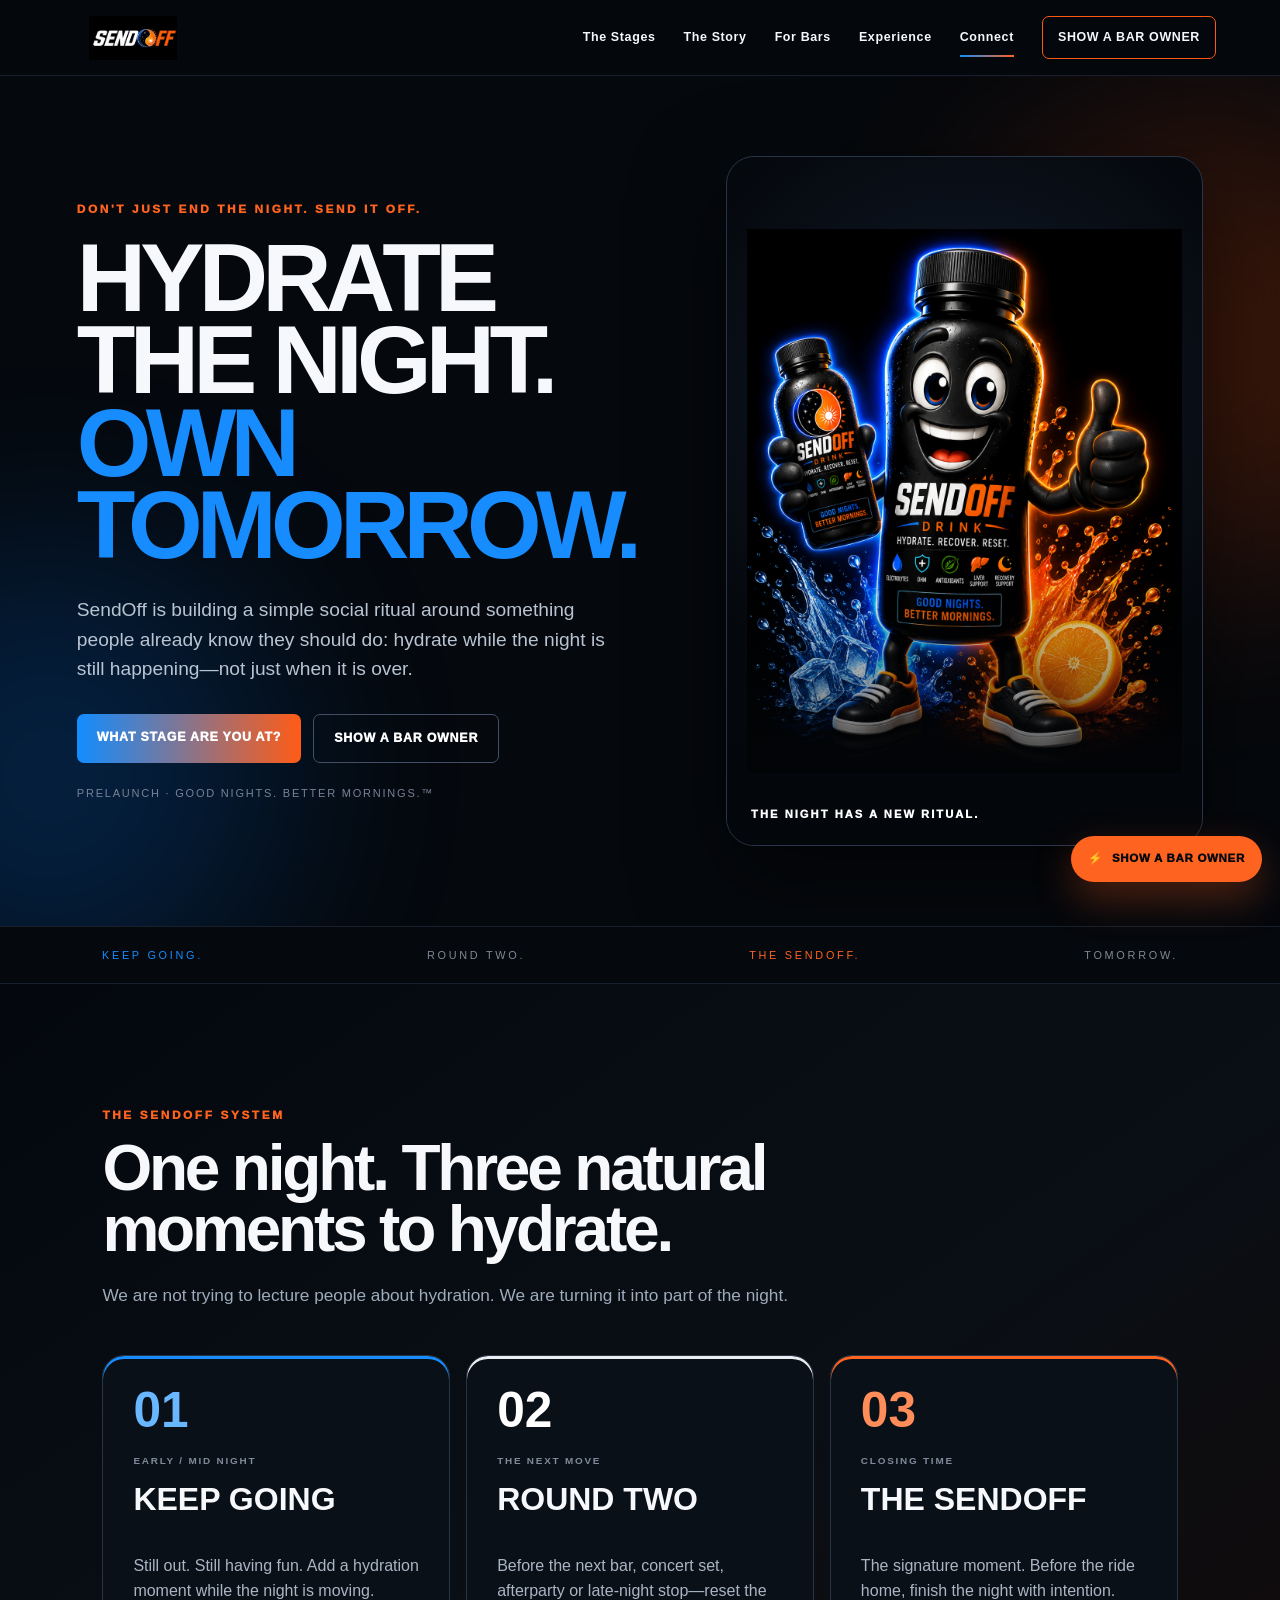
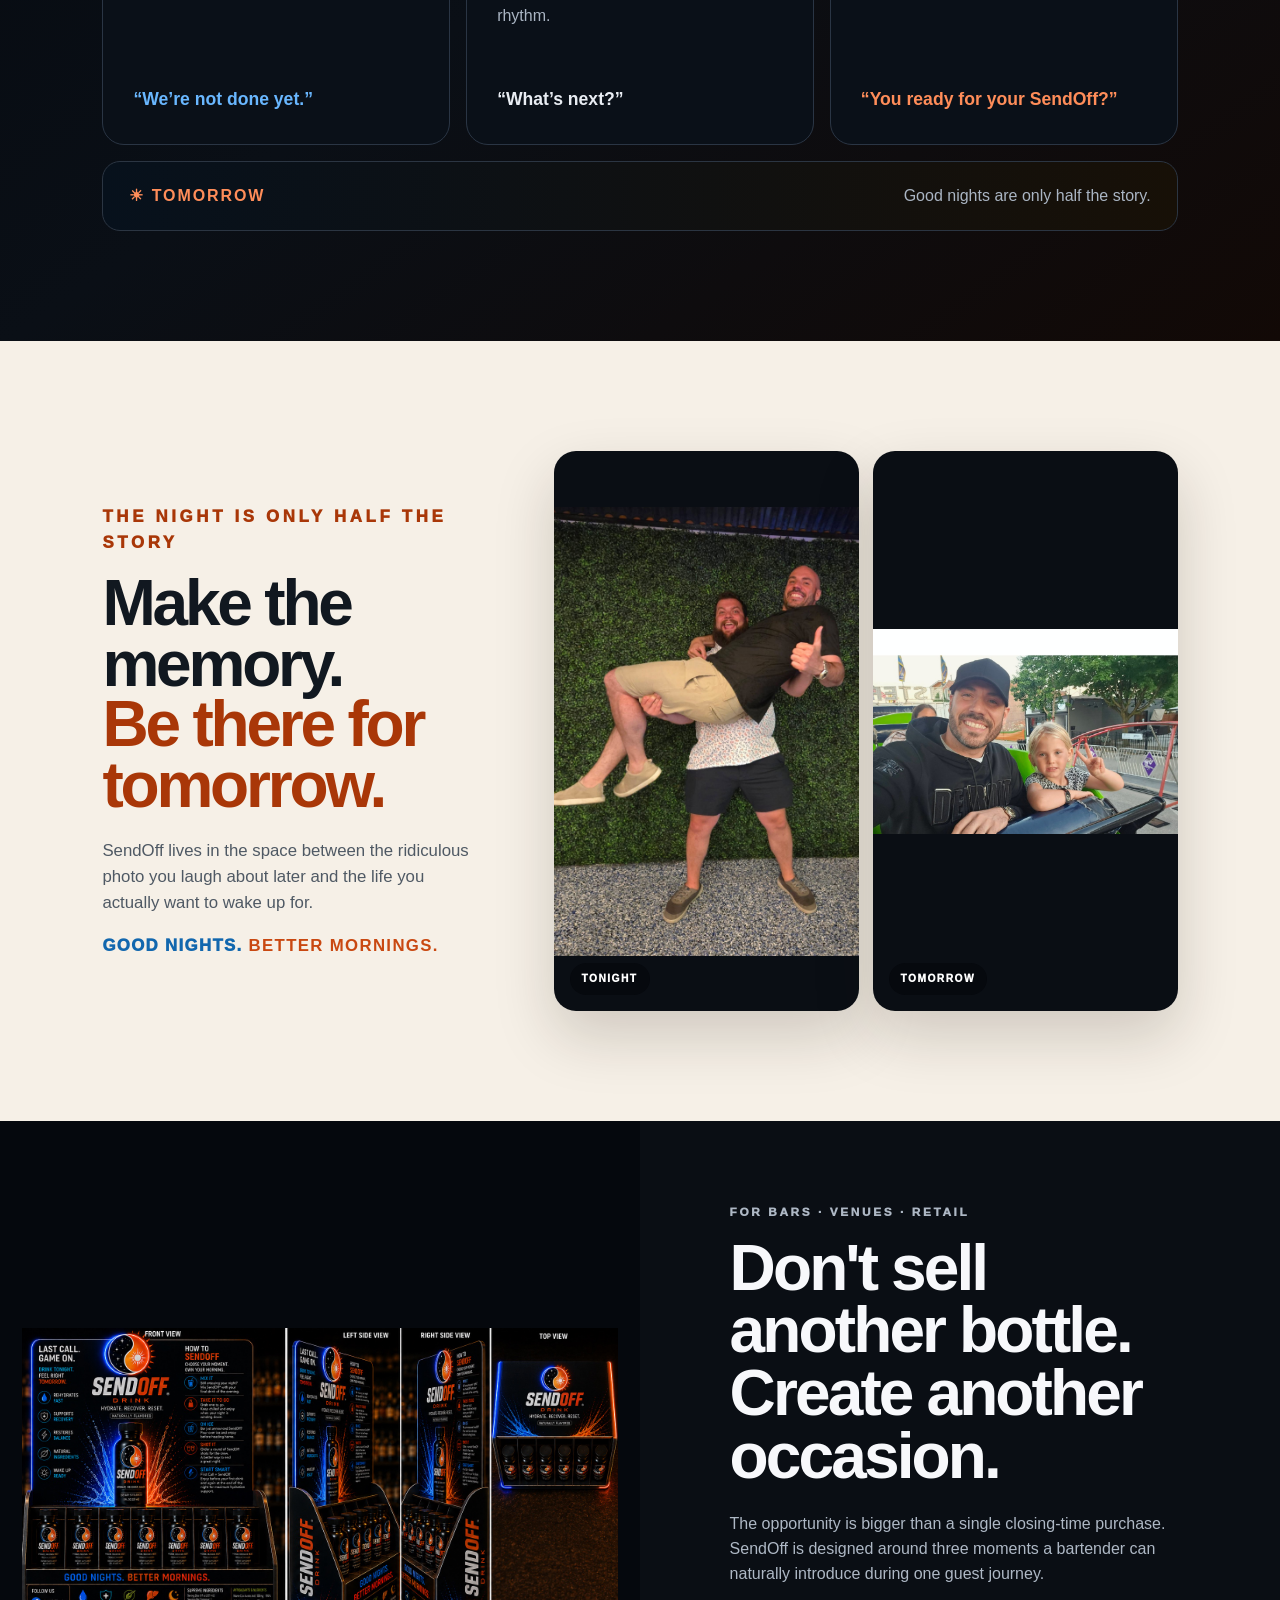
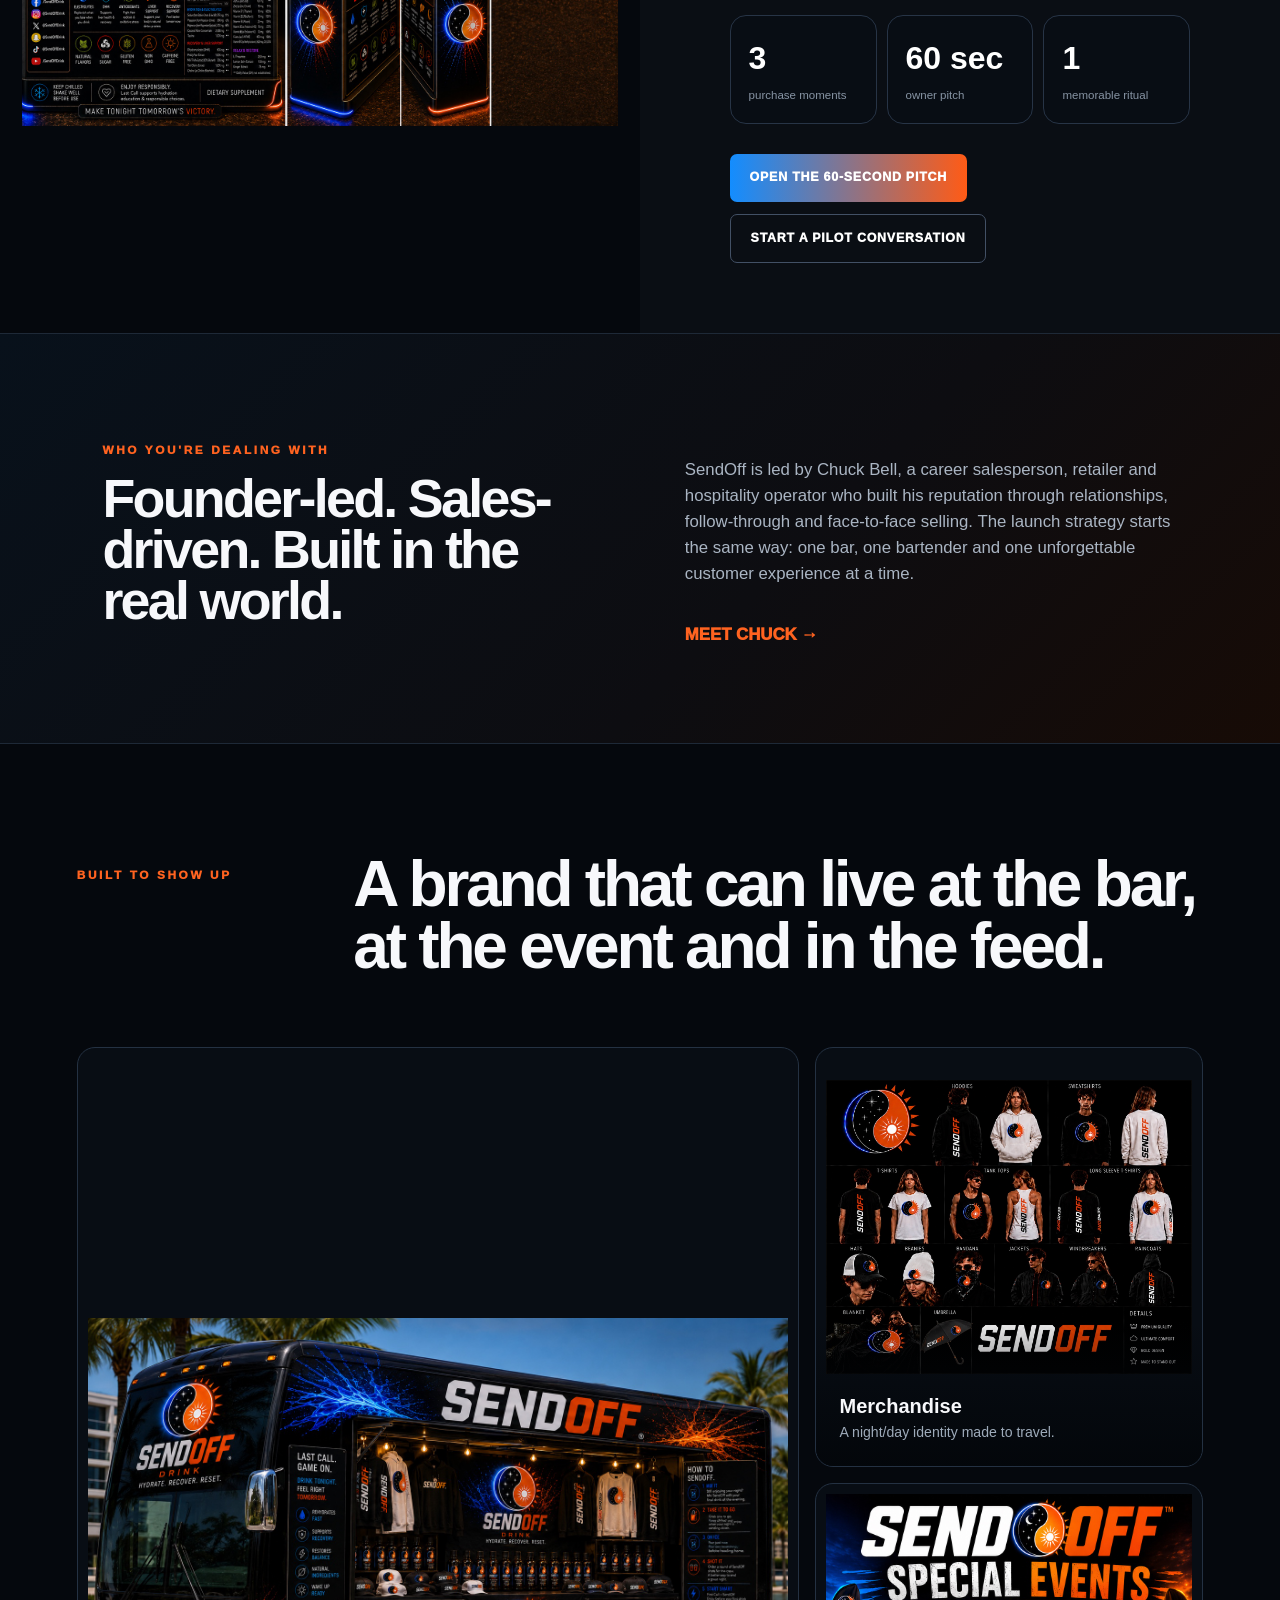
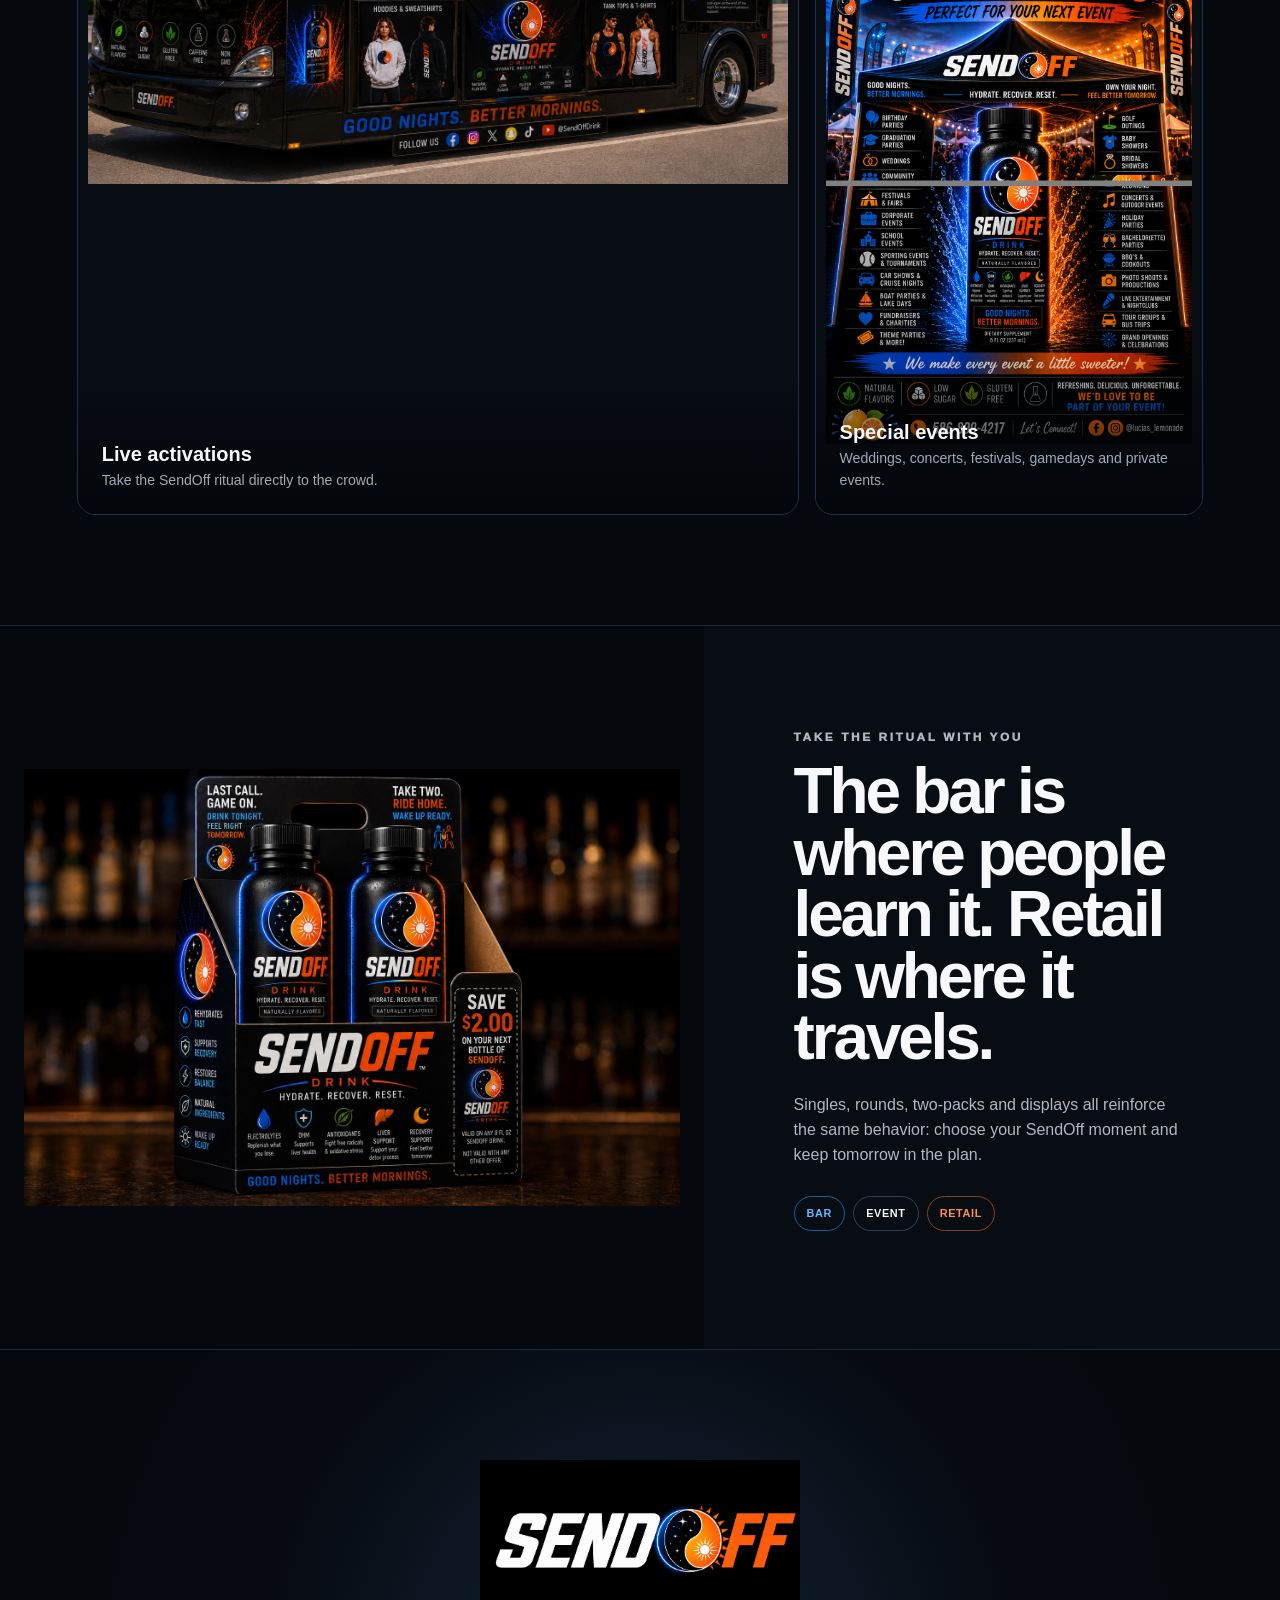
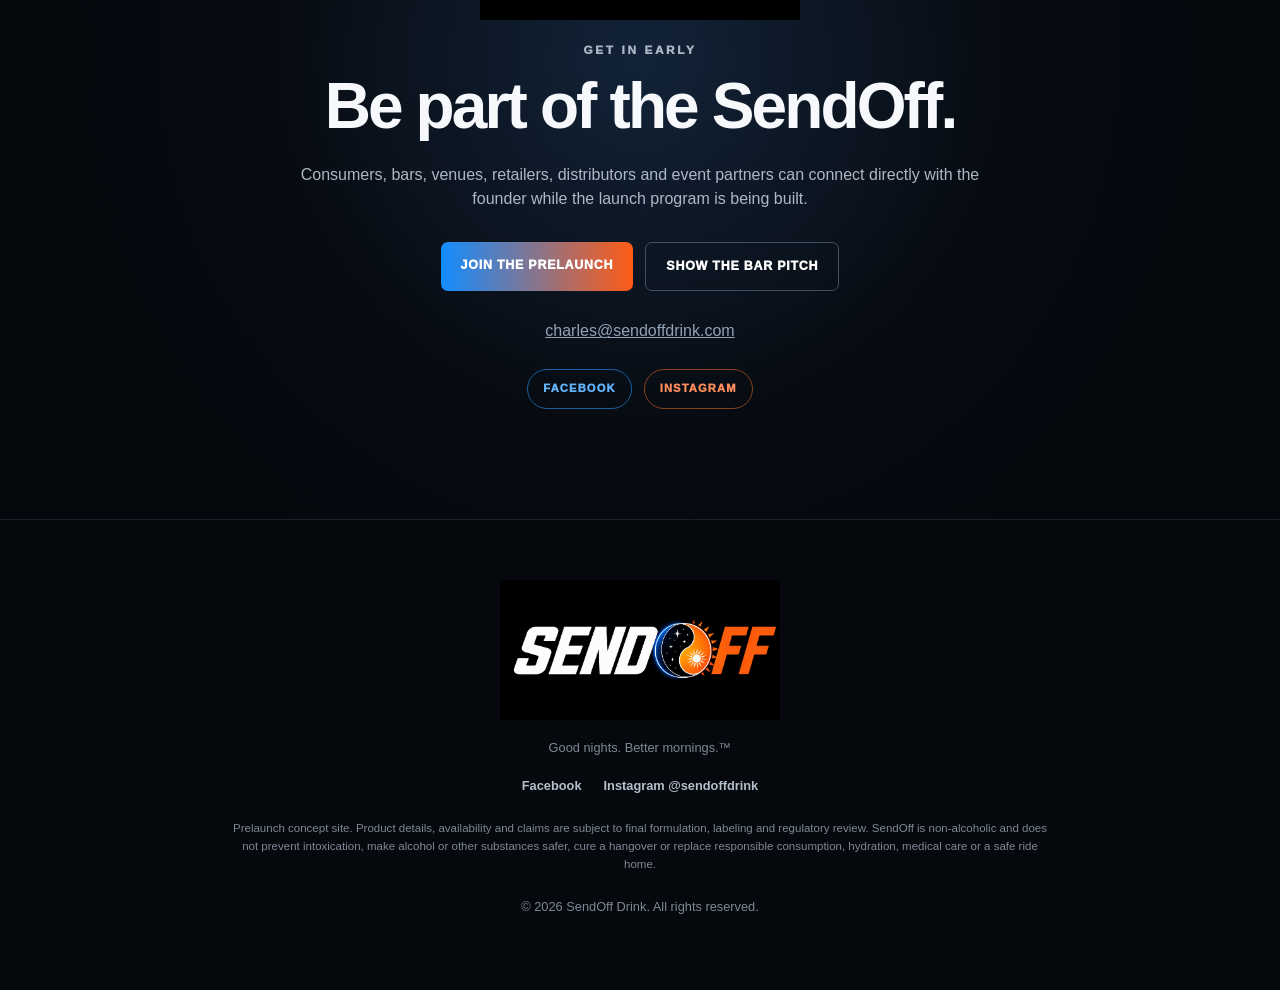
==== commit 6a61779f: "Add files via upload" ====
--- a/index.html
+++ b/index.html
@@ -14,13 +14,13 @@
   <link rel="canonical" href="https://sendoffdrink.com/">
   <link rel="stylesheet" href="styles.css">
   <link rel="stylesheet" href="experience.css">
-  <script type="application/ld+json">{"@context":"https://schema.org","@type":"Organization","name":"SendOff Drink","url":"https://sendoffdrink.com/","logo":"https://sendoffdrink.com/sendoff-logo.png","founder":{"@type":"Person","name":"Chuck Bell","sameAs":["https://www.linkedin.com/in/chuck-bell-harley-56b09b65"]},"description":"A founder-led hydration beverage concept designed around social occasions, bars, venues, retail and events."}</script>
+  <script type="application/ld+json">{"@context":"https://schema.org","@type":"Organization","name":"SendOff Drink","url":"https://sendoffdrink.com/","logo":"https://sendoffdrink.com/sendoff-wordmark.png","founder":{"@type":"Person","name":"Chuck Bell","sameAs":["https://www.linkedin.com/in/chuck-bell-harley-56b09b65"]},"description":"A founder-led hydration beverage concept designed around social occasions, bars, venues, retail and events."}</script>
 </head>
 <body>
   <header>
     <a class="brand" href="#top"><img src="sendoff-wordmark.png" alt="SendOff Drink"></a>
     <nav aria-label="Main navigation">
-      <a href="#stages">The Stages</a><a href="#story">The Story</a><a href="#partners">For Bars</a><a href="#experience">Experience</a><a class="nav-cta" href="go/">SHOW A BAR OWNER</a>
+      <a href="#stages">The Stages</a><a href="#story">The Story</a><a href="#partners">For Bars</a><a href="#experience">Experience</a><a href="#connect">Connect</a><a class="nav-cta" href="go/">SHOW A BAR OWNER</a>
     </nav>
   </header>
 
@@ -58,7 +58,7 @@
     </section>
 
     <section id="partners" class="partner-section partner-v2">
-      <div class="partner-image"><img src="sendoff-display.jpeg" alt="Concept rendering of a SendOff Drink retail display"></div>
+      <div class="partner-image image-showcase"><img src="sendoff-display.jpeg" alt="Concept rendering of a SendOff Drink retail display"></div>
       <div class="partner-copy"><p class="eyebrow">FOR BARS · VENUES · RETAIL</p><h2>Don't sell another bottle. Create another occasion.</h2><p>The opportunity is bigger than a single closing-time purchase. SendOff is designed around three moments a bartender can naturally introduce during one guest journey.</p><div class="partner-stats"><div><strong>3</strong><span>purchase moments</span></div><div><strong>60 sec</strong><span>owner pitch</span></div><div><strong>1</strong><span>memorable ritual</span></div></div><div class="actions"><a class="button primary" href="go/">OPEN THE 60-SECOND PITCH</a><a class="button secondary" href="mailto:charles@sendoffdrink.com?subject=SendOff%20Pilot%20Bar">START A PILOT CONVERSATION</a></div></div>
     </section>
 
@@ -70,19 +70,19 @@
     <section id="experience" class="experience-section" aria-labelledby="experience-title">
       <div class="experience-heading"><p class="eyebrow">BUILT TO SHOW UP</p><h2 id="experience-title">A brand that can live at the bar, at the event and in the feed.</h2></div>
       <div class="experience-grid">
-        <figure class="experience-wide"><img src="sendoff-mobile-experience.jpeg" alt="Concept rendering of a mobile SendOff event experience"><figcaption><strong>Live activations</strong><span>Take the SendOff ritual directly to the crowd.</span></figcaption></figure>
-        <figure><img src="sendoff-merch.jpeg" alt="SendOff apparel and branded merchandise concepts"><figcaption><strong>Merchandise</strong><span>A night/day identity made to travel.</span></figcaption></figure>
-        <figure><img src="sendoff-special-events.jpeg" alt="SendOff special events concept poster"><figcaption><strong>Special events</strong><span>Weddings, concerts, festivals, gamedays and private events.</span></figcaption></figure>
+        <figure class="experience-wide image-showcase"><img src="sendoff-mobile-experience.jpeg" alt="Concept rendering of a mobile SendOff event experience"><figcaption><strong>Live activations</strong><span>Take the SendOff ritual directly to the crowd.</span></figcaption></figure>
+        <figure class="image-showcase"><img src="sendoff-merch.jpeg" alt="SendOff apparel and branded merchandise concepts"><figcaption><strong>Merchandise</strong><span>A night/day identity made to travel.</span></figcaption></figure>
+        <figure class="image-showcase"><img src="sendoff-special-events.jpeg" alt="SendOff special events concept poster"><figcaption><strong>Special events</strong><span>Weddings, concerts, festivals, gamedays and private events.</span></figcaption></figure>
       </div>
     </section>
 
     <section class="retail-feature">
-      <div class="retail-image"><img src="sendoff-retail-two-pack.jpeg" alt="Concept rendering of a SendOff two-bottle retail carrier"></div>
+      <div class="retail-image image-showcase"><img src="sendoff-retail-two-pack.jpeg" alt="Concept rendering of a SendOff two-bottle retail carrier"></div>
       <div class="retail-copy"><p class="eyebrow">TAKE THE RITUAL WITH YOU</p><h2>The bar is where people learn it. Retail is where it travels.</h2><p>Singles, rounds, two-packs and displays all reinforce the same behavior: choose your SendOff moment and keep tomorrow in the plan.</p><div class="retail-points"><span>BAR</span><span>EVENT</span><span>RETAIL</span></div></div>
     </section>
 
     <section id="connect" class="connect">
-      <img src="sendoff-logo.png" alt="SendOff sun and moon emblem">
+      <img class="connect-wordmark" src="sendoff-wordmark.png" alt="SendOff Drink">
       <p class="eyebrow">GET IN EARLY</p><h2>Be part of the SendOff.</h2>
       <p>Consumers, bars, venues, retailers, distributors and event partners can connect directly with the founder while the launch program is being built.</p>
       <div class="actions center"><a class="button primary" href="mailto:charles@sendoffdrink.com?subject=Join%20the%20SendOff%20Prelaunch">JOIN THE PRELAUNCH</a><a class="button secondary" href="go/">SHOW THE BAR PITCH</a></div>
@@ -94,5 +94,33 @@
   <a class="floating-owner" href="go/" aria-label="Show a bar owner the SendOff pitch"><span>⚡</span> SHOW A BAR OWNER</a>
 
   <footer><img src="sendoff-wordmark.png" alt="SendOff"><p>Good nights. Better mornings.™</p><div class="footer-social"><a href="https://www.facebook.com/SendOffDrink" target="_blank" rel="noopener noreferrer">Facebook</a><a href="https://www.instagram.com/sendoffdrink/" target="_blank" rel="noopener noreferrer">Instagram @sendoffdrink</a></div><p class="fine">Prelaunch concept site. Product details, availability and claims are subject to final formulation, labeling and regulatory review. SendOff is non-alcoholic and does not prevent intoxication, make alcohol or other substances safer, cure a hangover or replace responsible consumption, hydration, medical care or a safe ride home.</p><p>© 2026 SendOff Drink. All rights reserved.</p></footer>
+  <script>
+    (() => {
+      const header = document.querySelector('header');
+      const internalLinks = [...document.querySelectorAll('a[href^="#"]')];
+      internalLinks.forEach(link => {
+        link.addEventListener('click', event => {
+          const id = link.getAttribute('href');
+          if (!id || id === '#') return;
+          const target = document.querySelector(id);
+          if (!target) return;
+          event.preventDefault();
+          target.scrollIntoView({ behavior: 'smooth', block: 'start' });
+          history.replaceState(null, '', id);
+        });
+      });
+
+      const navLinks = [...document.querySelectorAll('nav a[href^="#"]')];
+      const sections = navLinks.map(a => document.querySelector(a.getAttribute('href'))).filter(Boolean);
+      if ('IntersectionObserver' in window && sections.length) {
+        const observer = new IntersectionObserver(entries => {
+          const visible = entries.filter(e => e.isIntersecting).sort((a,b) => b.intersectionRatio-a.intersectionRatio)[0];
+          if (!visible) return;
+          navLinks.forEach(a => a.classList.toggle('active', a.getAttribute('href') === '#' + visible.target.id));
+        }, { rootMargin: '-28% 0px -58% 0px', threshold: [0, .1, .25, .5] });
+        sections.forEach(section => observer.observe(section));
+      }
+    })();
+  </script>
 </body>
 </html>
--- a/styles.css
+++ b/styles.css
@@ -4,3 +4,26 @@
 .hero-v2{grid-template-columns:.92fr 1.08fr}.hero-v2 .hero-copy{z-index:2}.hero-mascot{position:relative;height:690px;border-radius:28px;overflow:hidden;border:1px solid #283548;background:radial-gradient(circle at 50% 35%,#121d2d 0,#05080d 62%);box-shadow:0 30px 90px rgba(0,0,0,.58)}.hero-mascot img{width:100%;height:100%;object-fit:cover;display:block}.hero-mascot:after{content:"";position:absolute;inset:0;background:linear-gradient(180deg,transparent 60%,rgba(3,6,10,.92))}.hero-mascot-tag{position:absolute;z-index:2;left:24px;bottom:22px;font-size:.7rem;font-weight:950;letter-spacing:.18em;color:#fff}.stages-section{padding:110px max(24px,8vw);background:linear-gradient(145deg,#04080e 0,#0a0f16 52%,#120906 100%)}.stages-heading{max-width:900px}.stages-heading h2,.memory-copy h2,.founder-compact h2{font-size:clamp(2.8rem,5vw,5.4rem);line-height:.95;letter-spacing:-.05em;margin:14px 0 22px}.stages-heading>p:last-child{color:#9eabba;font-size:1.08rem}.stages-grid{display:grid;grid-template-columns:repeat(3,1fr);gap:16px;margin-top:46px}.stage-card{min-height:390px;padding:30px;border-radius:22px;border:1px solid #2a3544;background:#0a1018;display:flex;flex-direction:column}.stage-card b{font-size:3.1rem;line-height:1}.stage-card>span{font-size:.62rem;letter-spacing:.18em;font-weight:900;color:#7f8b9a;margin:18px 0 6px}.stage-card h3{font-size:2rem;margin:0 0 14px}.stage-card p{color:#aab5c3}.stage-card em{margin-top:auto;font-style:normal;font-size:1.1rem;font-weight:900}.stage-blue{box-shadow:inset 0 3px 0 #168cff}.stage-blue b,.stage-blue em{color:#69b7ff}.stage-mix{box-shadow:inset 0 3px 0 #e9edf3}.stage-mix b{color:#fff}.stage-mix em{color:#e9edf3}.stage-orange{box-shadow:inset 0 3px 0 #ff6320}.stage-orange b,.stage-orange em{color:#ff8d59}.tomorrow-strip{margin-top:16px;border:1px solid #2b3542;border-radius:18px;padding:22px 26px;display:flex;justify-content:space-between;gap:20px;background:linear-gradient(90deg,#07111c,#171007)}.tomorrow-strip strong{color:#ff8d59;letter-spacing:.12em}.tomorrow-strip span{color:#aab5c3}.memory-section{display:grid;grid-template-columns:.75fr 1.25fr;gap:6vw;padding:110px max(24px,8vw);align-items:center;background:#f6f0e7;color:#111820}.memory-copy .eyebrow{color:#a93708}.memory-copy h2 span{color:#a93708}.memory-copy>p{color:#4f5964;font-size:1.05rem}.memory-kicker{font-weight:950!important;letter-spacing:.08em;color:#1267ae!important}.memory-kicker strong{color:#c94811}.memory-photos{display:grid;grid-template-columns:1fr 1fr;gap:14px}.memory-photos figure{position:relative;margin:0;border-radius:22px;overflow:hidden;min-height:560px;box-shadow:0 25px 60px rgba(36,22,10,.18)}.memory-photos img{width:100%;height:100%;object-fit:cover;display:block}.night-photo img{object-position:58% 20%}.tomorrow-photo img{object-position:center}.memory-photos figcaption{position:absolute;left:16px;bottom:16px;background:rgba(5,8,13,.82);color:#fff;border-radius:999px;padding:8px 12px;font-size:.64rem;font-weight:950;letter-spacing:.14em}.partner-v2 .partner-copy{padding-top:70px;padding-bottom:70px}.partner-stats{display:grid;grid-template-columns:repeat(3,1fr);gap:10px;margin:28px 0}.partner-stats div{border:1px solid #273446;border-radius:16px;padding:18px;background:#080d14}.partner-stats strong{display:block;font-size:2rem;color:#fff}.partner-stats span{display:block;color:#8794a4;font-size:.72rem;margin-top:4px}.founder-compact{padding:95px max(24px,8vw);display:grid;grid-template-columns:1fr 1fr;gap:7vw;border-top:1px solid #1e2937;border-bottom:1px solid #1e2937;background:linear-gradient(135deg,#08111b,#0d0d11 60%,#170b06)}.founder-compact h2{font-size:clamp(2.4rem,4.2vw,4.6rem)}.founder-compact>div:last-child{align-self:end;color:#aab5c3;font-size:1.05rem}.floating-owner{position:fixed;z-index:50;right:18px;bottom:18px;text-decoration:none;background:#ff6320;color:#05080d;font-weight:950;letter-spacing:.06em;font-size:.72rem;padding:14px 17px;border-radius:999px;box-shadow:0 16px 40px rgba(255,99,32,.3)}.floating-owner span{margin-right:5px}.pulse{gap:20px}.pulse span{white-space:nowrap}
 @media(max-width:850px){.hero-v2,.memory-section,.founder-compact{grid-template-columns:1fr}.hero-mascot{height:570px}.stages-grid{grid-template-columns:1fr}.stage-card{min-height:300px}.memory-photos{order:-1}.partner-stats{grid-template-columns:1fr 1fr 1fr}}
 @media(max-width:520px){.hero-mascot{height:470px}.stages-section,.memory-section,.founder-compact{padding:74px 20px}.memory-photos{grid-template-columns:1fr}.memory-photos figure{min-height:430px}.partner-stats{grid-template-columns:1fr}.floating-owner{left:14px;right:14px;text-align:center}.pulse{justify-content:flex-start;overflow-x:auto;padding:0 18px}.stages-heading h2,.memory-copy h2{font-size:2.65rem}}
+
+/* final navigation + image-fit polish */
+html{scroll-padding-top:96px}
+section[id],main[id]{scroll-margin-top:96px}
+header nav a{position:relative}
+header nav a[href^="#"]:after{content:"";position:absolute;left:0;right:0;bottom:-10px;height:2px;background:linear-gradient(90deg,#168cff,#ff6320);transform:scaleX(0);transform-origin:center;transition:transform .2s ease}
+header nav a[href^="#"].active:after,header nav a[href^="#"]:hover:after{transform:scaleX(1)}
+.brand{display:flex;align-items:center;min-width:138px}
+.brand img{width:138px;height:auto;max-height:44px;object-fit:contain}
+.hero-mascot{display:flex;align-items:center;justify-content:center;padding:20px}
+.hero-mascot img{width:100%;height:100%;object-fit:contain;object-position:center center}
+.image-showcase{background:#05080d}
+.image-showcase img,.partner-image.image-showcase img,.retail-image.image-showcase img,.experience-grid .image-showcase img{object-fit:contain;object-position:center center}
+.partner-image.image-showcase{display:flex;align-items:center;justify-content:center;padding:22px}
+.retail-image.image-showcase{display:flex;align-items:center;justify-content:center;padding:24px}
+.experience-grid .image-showcase{display:flex;align-items:center;justify-content:center}
+.experience-grid .image-showcase img{padding:10px 10px 70px}
+.memory-photos figure{background:#0a0e14;display:flex;align-items:center;justify-content:center}
+.memory-photos img,.night-photo img,.tomorrow-photo img{object-fit:contain;object-position:center center}
+.connect .connect-wordmark{width:min(320px,72vw);height:auto;object-fit:contain;margin-bottom:14px}
+footer img{width:min(280px,70vw);height:auto;object-fit:contain}
+@media(max-width:850px){html{scroll-padding-top:80px}section[id],main[id]{scroll-margin-top:80px}.brand{min-width:120px}.brand img{width:120px}.hero-mascot{height:auto;min-height:500px}.partner-image.image-showcase,.retail-image.image-showcase{min-height:0;padding:18px}.partner-image.image-showcase img,.retail-image.image-showcase img{height:auto;max-height:none}.experience-grid .image-showcase{min-height:0}.experience-grid .image-showcase img{height:auto;max-height:none;padding:8px 8px 62px}.memory-photos figure{min-height:0}.memory-photos img{height:auto;max-height:620px}}
+@media(max-width:520px){html{scroll-padding-top:76px}section[id],main[id]{scroll-margin-top:76px}.brand img{width:112px}.hero-mascot{min-height:0;height:auto;aspect-ratio:4/5;padding:12px}.memory-photos figure{min-height:0;aspect-ratio:auto}.memory-photos img{width:100%;height:auto;max-height:none}.floating-owner{bottom:12px}.connect{padding-bottom:120px}footer{padding-bottom:95px}}
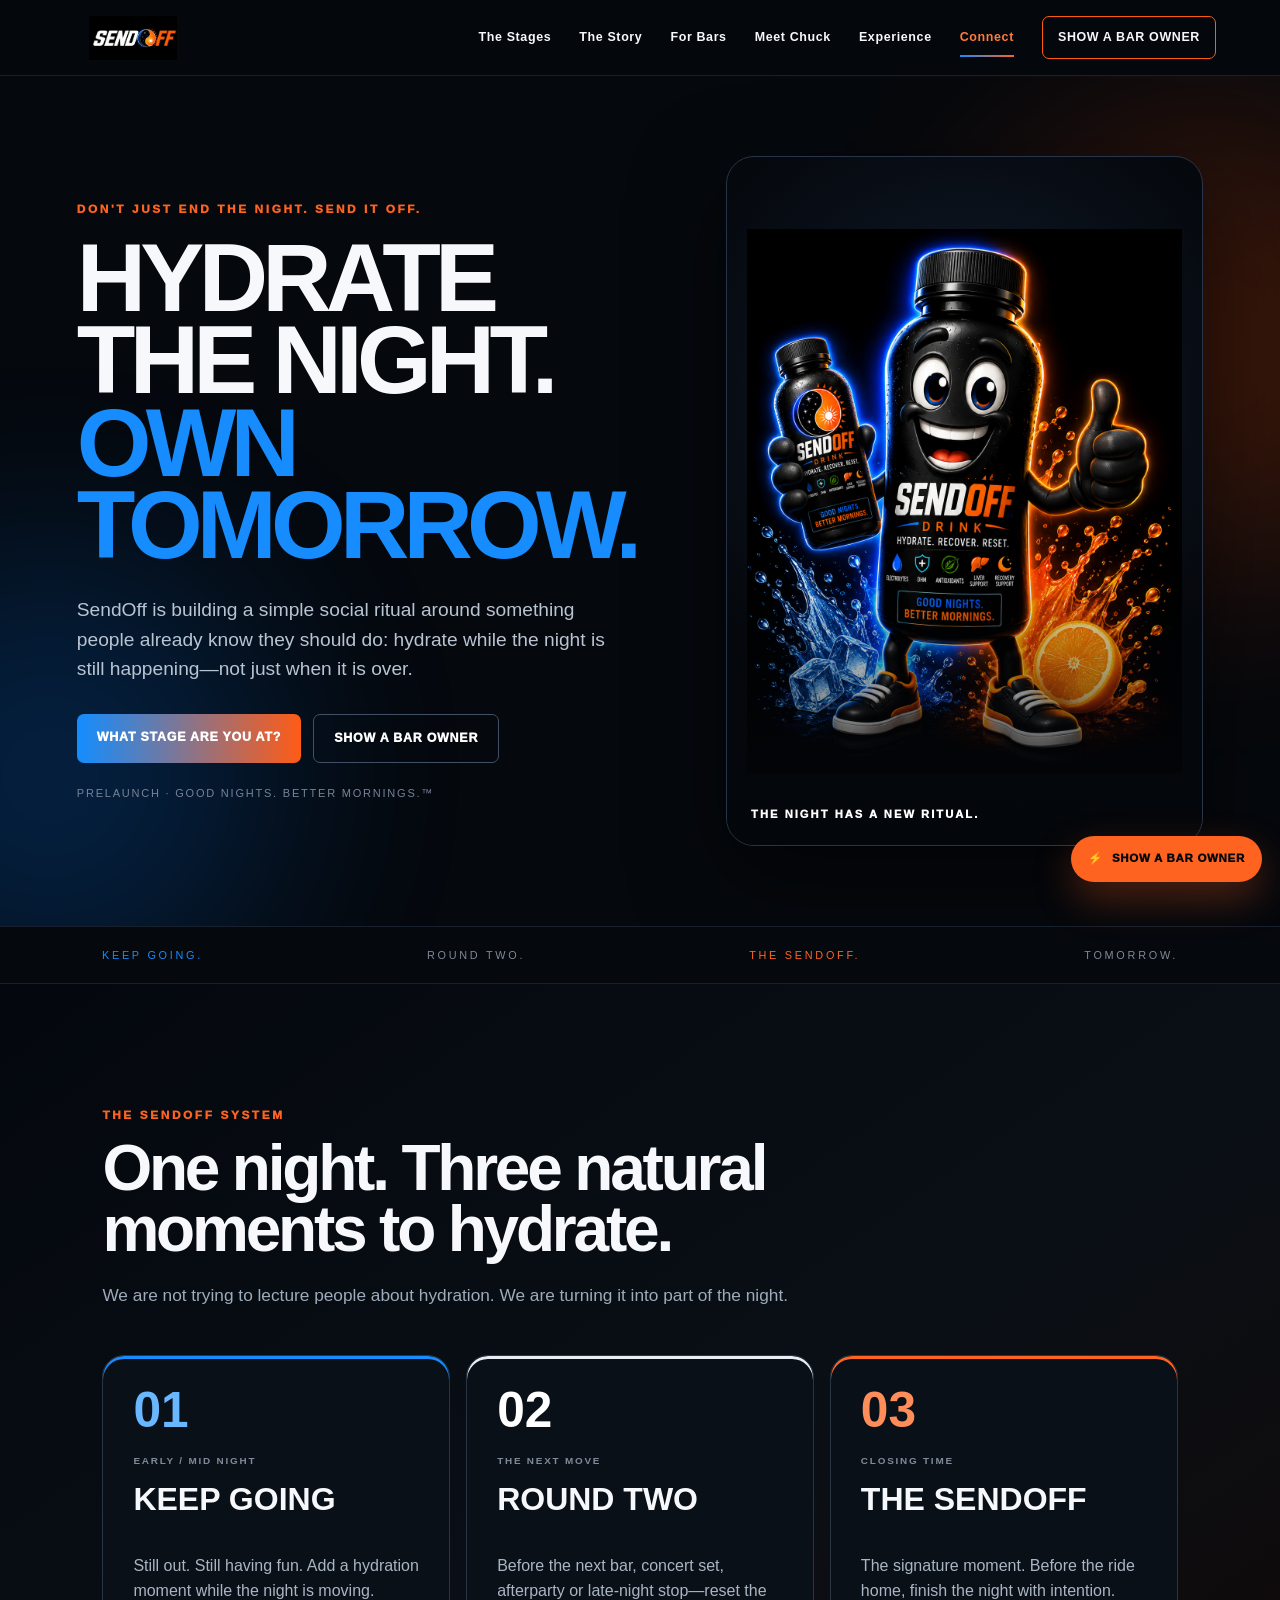
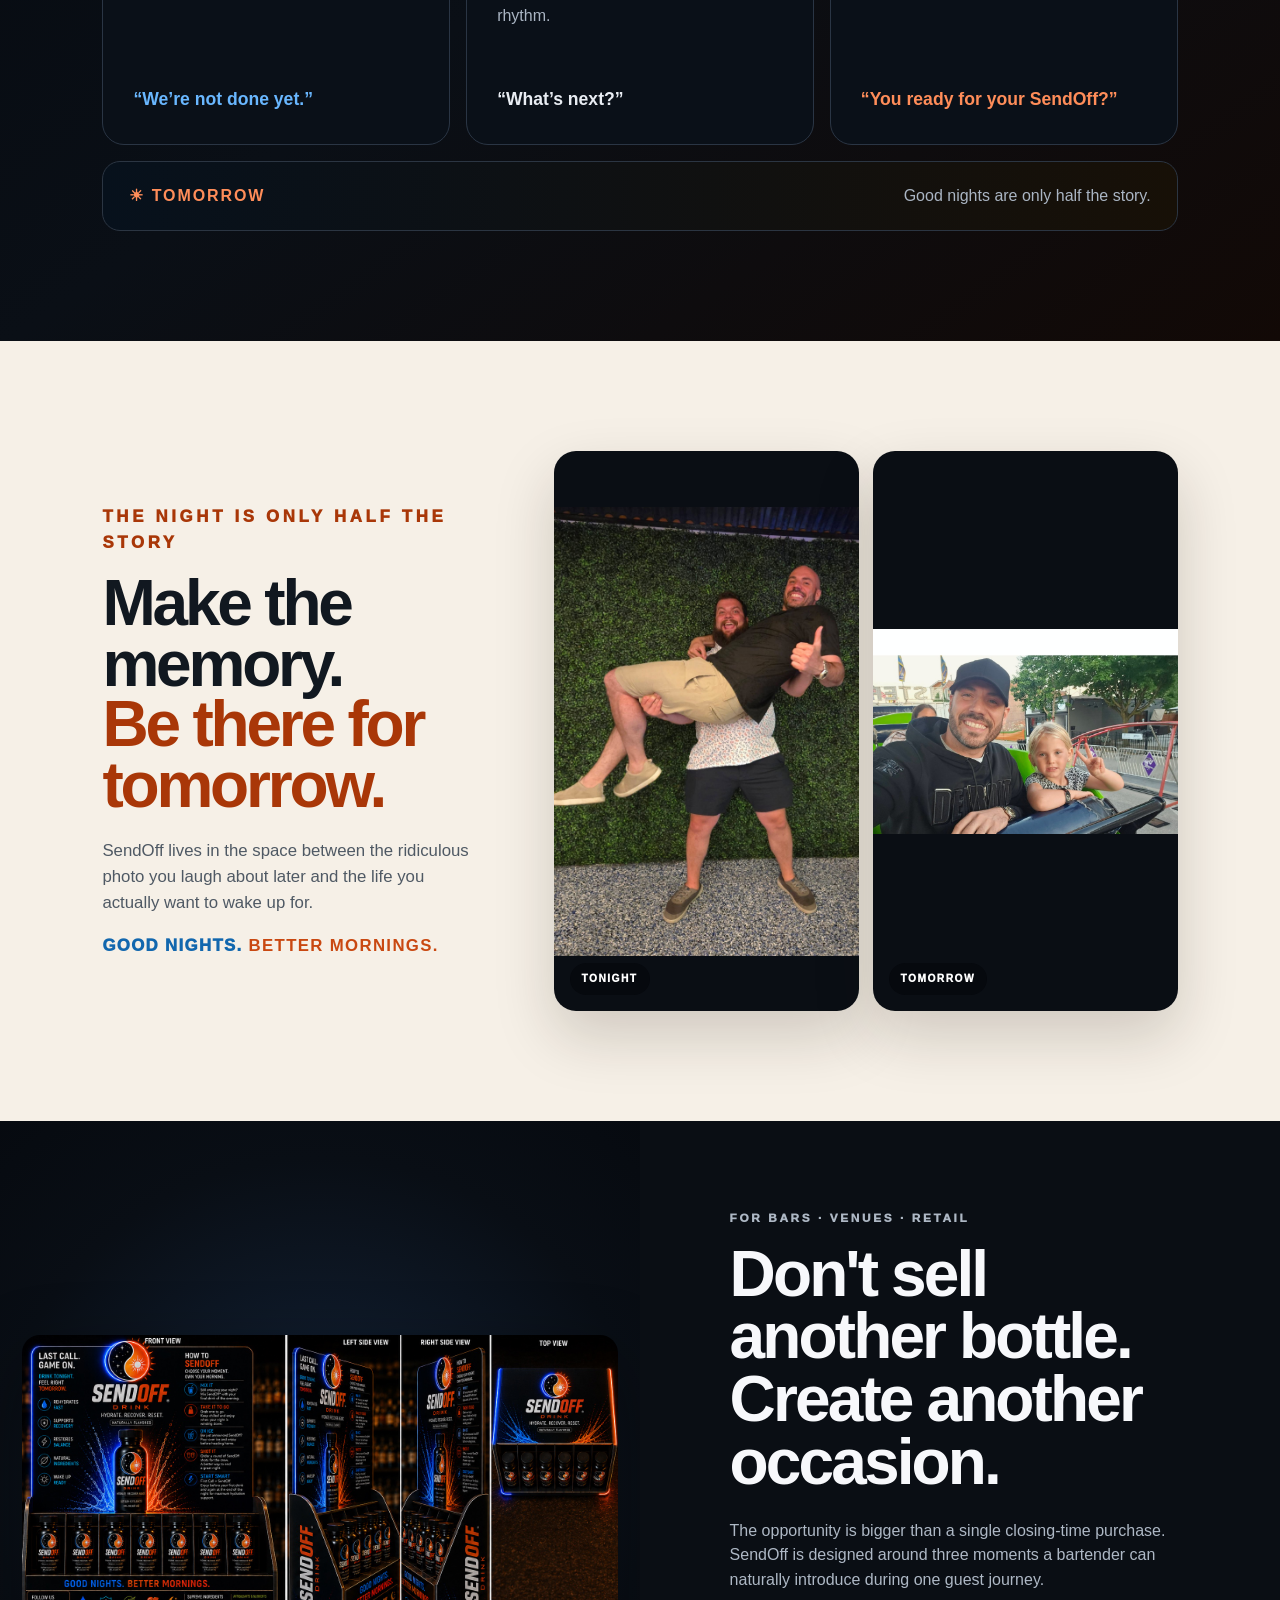
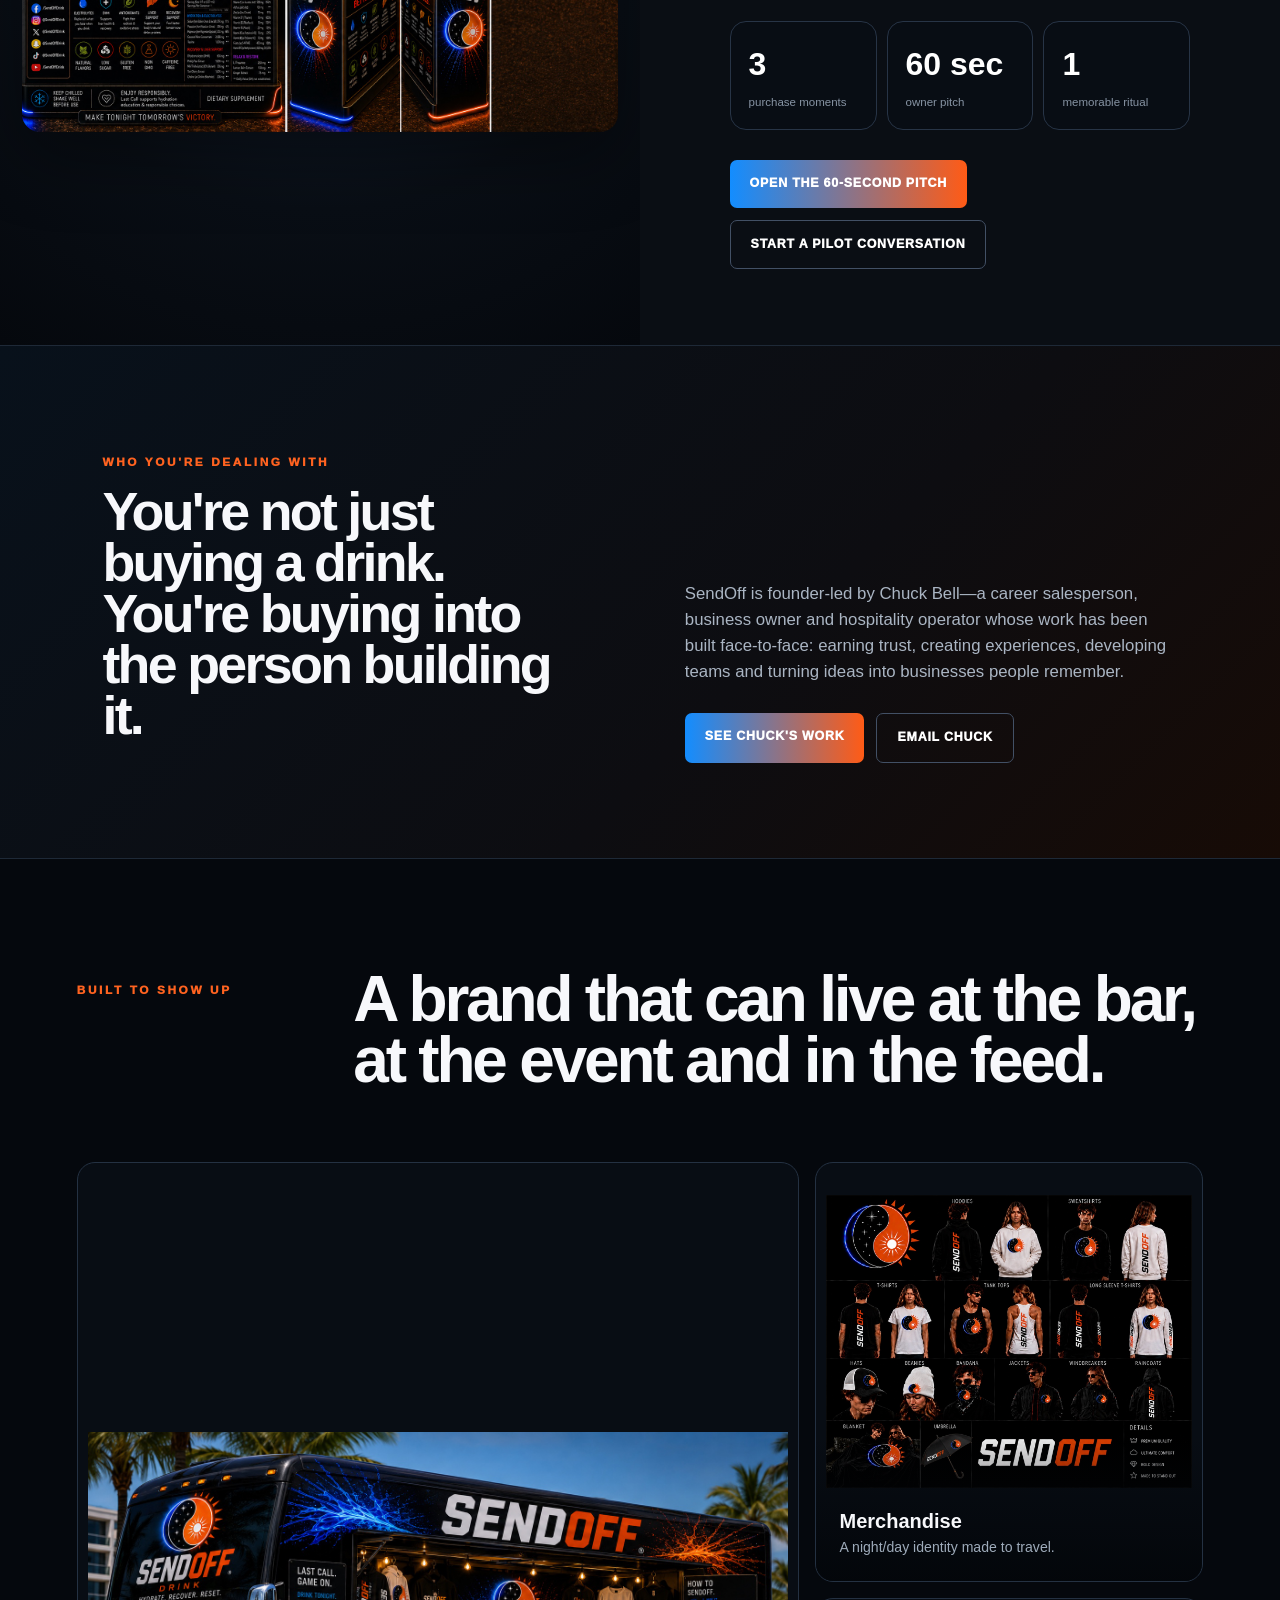
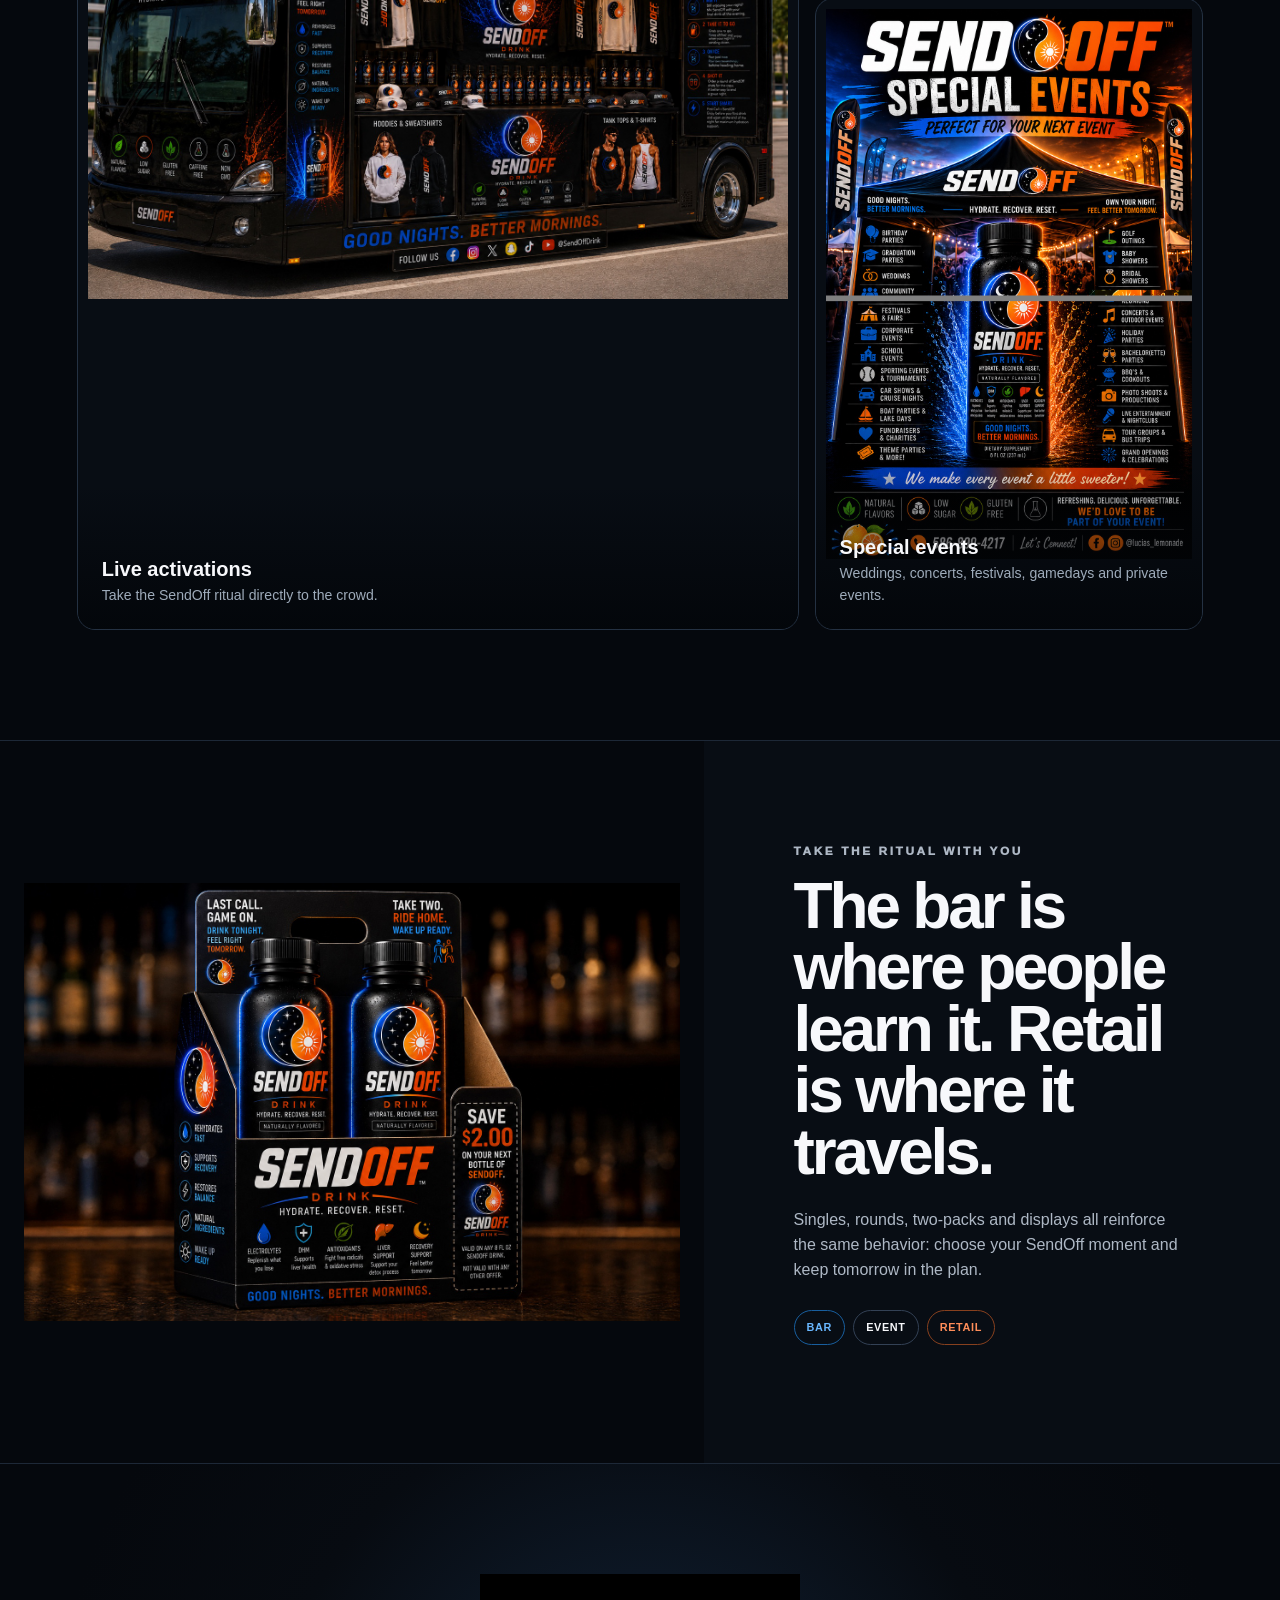
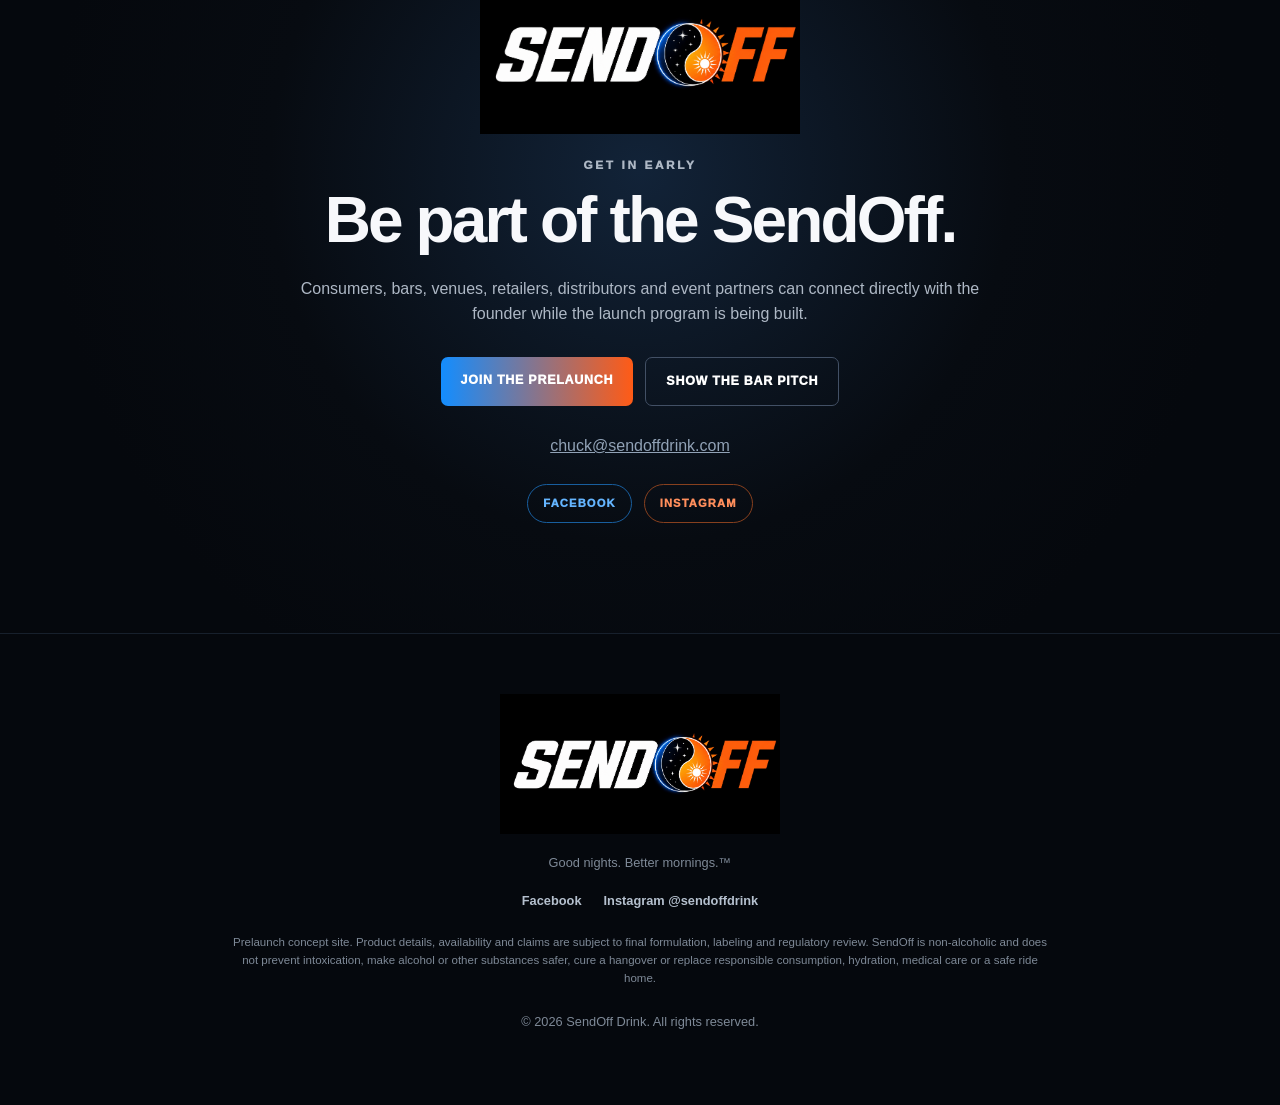
==== commit 83853aba: "Add files via upload" ====
--- a/index.html
+++ b/index.html
@@ -20,7 +20,7 @@
   <header>
     <a class="brand" href="#top"><img src="sendoff-wordmark.png" alt="SendOff Drink"></a>
     <nav aria-label="Main navigation">
-      <a href="#stages">The Stages</a><a href="#story">The Story</a><a href="#partners">For Bars</a><a href="#experience">Experience</a><a href="#connect">Connect</a><a class="nav-cta" href="go/">SHOW A BAR OWNER</a>
+      <a href="#stages">The Stages</a><a href="#story">The Story</a><a href="#partners">For Bars</a><a href="chuck.html">Meet Chuck</a><a href="#experience">Experience</a><a href="#connect">Connect</a><a class="nav-cta" href="go/">SHOW A BAR OWNER</a>
     </nav>
   </header>
 
@@ -59,12 +59,21 @@
 
     <section id="partners" class="partner-section partner-v2">
       <div class="partner-image image-showcase"><img src="sendoff-display.jpeg" alt="Concept rendering of a SendOff Drink retail display"></div>
-      <div class="partner-copy"><p class="eyebrow">FOR BARS · VENUES · RETAIL</p><h2>Don't sell another bottle. Create another occasion.</h2><p>The opportunity is bigger than a single closing-time purchase. SendOff is designed around three moments a bartender can naturally introduce during one guest journey.</p><div class="partner-stats"><div><strong>3</strong><span>purchase moments</span></div><div><strong>60 sec</strong><span>owner pitch</span></div><div><strong>1</strong><span>memorable ritual</span></div></div><div class="actions"><a class="button primary" href="go/">OPEN THE 60-SECOND PITCH</a><a class="button secondary" href="mailto:charles@sendoffdrink.com?subject=SendOff%20Pilot%20Bar">START A PILOT CONVERSATION</a></div></div>
+      <div class="partner-copy"><p class="eyebrow">FOR BARS · VENUES · RETAIL</p><h2>Don't sell another bottle. Create another occasion.</h2><p>The opportunity is bigger than a single closing-time purchase. SendOff is designed around three moments a bartender can naturally introduce during one guest journey.</p><div class="partner-stats"><div><strong>3</strong><span>purchase moments</span></div><div><strong>60 sec</strong><span>owner pitch</span></div><div><strong>1</strong><span>memorable ritual</span></div></div><div class="actions"><a class="button primary" href="go/">OPEN THE 60-SECOND PITCH</a><a class="button secondary" href="mailto:chuck@sendoffdrink.com?subject=SendOff%20Pilot%20Bar">START A PILOT CONVERSATION</a></div></div>
     </section>
 
-    <section class="founder-compact">
-      <div><p class="eyebrow">WHO YOU'RE DEALING WITH</p><h2>Founder-led. Sales-driven. Built in the real world.</h2></div>
-      <div><p>SendOff is led by Chuck Bell, a career salesperson, retailer and hospitality operator who built his reputation through relationships, follow-through and face-to-face selling. The launch strategy starts the same way: one bar, one bartender and one unforgettable customer experience at a time.</p><a class="text-link" href="https://www.linkedin.com/in/chuck-bell-harley-56b09b65" target="_blank" rel="noopener">MEET CHUCK →</a></div>
+    <section class="founder-compact" id="founder">
+      <div>
+        <p class="eyebrow">WHO YOU'RE DEALING WITH</p>
+        <h2>You're not just buying a drink. You're buying into the person building it.</h2>
+      </div>
+      <div>
+        <p>SendOff is founder-led by Chuck Bell—a career salesperson, business owner and hospitality operator whose work has been built face-to-face: earning trust, creating experiences, developing teams and turning ideas into businesses people remember.</p>
+        <div class="founder-actions">
+          <a class="button primary" href="chuck.html">SEE CHUCK'S WORK</a>
+          <a class="button secondary" href="mailto:chuck@sendoffdrink.com?subject=SendOff%20Conversation">EMAIL CHUCK</a>
+        </div>
+      </div>
     </section>
 
     <section id="experience" class="experience-section" aria-labelledby="experience-title">
@@ -85,8 +94,8 @@
       <img class="connect-wordmark" src="sendoff-wordmark.png" alt="SendOff Drink">
       <p class="eyebrow">GET IN EARLY</p><h2>Be part of the SendOff.</h2>
       <p>Consumers, bars, venues, retailers, distributors and event partners can connect directly with the founder while the launch program is being built.</p>
-      <div class="actions center"><a class="button primary" href="mailto:charles@sendoffdrink.com?subject=Join%20the%20SendOff%20Prelaunch">JOIN THE PRELAUNCH</a><a class="button secondary" href="go/">SHOW THE BAR PITCH</a></div>
-      <a class="email" href="mailto:charles@sendoffdrink.com">charles@sendoffdrink.com</a>
+      <div class="actions center"><a class="button primary" href="mailto:chuck@sendoffdrink.com?subject=Join%20the%20SendOff%20Prelaunch">JOIN THE PRELAUNCH</a><a class="button secondary" href="go/">SHOW THE BAR PITCH</a></div>
+      <a class="email" href="mailto:chuck@sendoffdrink.com">chuck@sendoffdrink.com</a>
       <div class="social-links" aria-label="SendOff Drink social media"><a href="https://www.facebook.com/SendOffDrink" target="_blank" rel="noopener noreferrer">FACEBOOK</a><a href="https://www.instagram.com/sendoffdrink/" target="_blank" rel="noopener noreferrer">INSTAGRAM</a></div>
     </section>
   </main>
@@ -97,18 +106,40 @@
   <script>
     (() => {
       const header = document.querySelector('header');
-      const internalLinks = [...document.querySelectorAll('a[href^="#"]')];
-      internalLinks.forEach(link => {
+
+      function headerOffset() {
+        return header ? Math.ceil(header.getBoundingClientRect().height) : 0;
+      }
+
+      function scrollToTarget(target, updateHash = true) {
+        if (!target) return;
+        const y = Math.max(0, Math.round(target.getBoundingClientRect().top + window.scrollY - headerOffset()));
+        window.scrollTo({ top: y, behavior: 'smooth' });
+        if (updateHash && target.id) history.replaceState(null, '', '#' + target.id);
+      }
+
+      document.querySelectorAll('a[href^="#"]').forEach(link => {
         link.addEventListener('click', event => {
-          const id = link.getAttribute('href');
-          if (!id || id === '#') return;
-          const target = document.querySelector(id);
+          const hash = link.getAttribute('href');
+          if (!hash || hash === '#') return;
+          const target = document.querySelector(hash);
           if (!target) return;
           event.preventDefault();
-          target.scrollIntoView({ behavior: 'smooth', block: 'start' });
-          history.replaceState(null, '', id);
+          if (hash === '#top') {
+            window.scrollTo({ top: 0, behavior: 'smooth' });
+            history.replaceState(null, '', location.pathname);
+          } else {
+            scrollToTarget(target, true);
+          }
         });
       });
+
+      if (location.hash) {
+        window.addEventListener('load', () => {
+          const target = document.querySelector(location.hash);
+          if (target) setTimeout(() => scrollToTarget(target, false), 60);
+        });
+      }
 
       const navLinks = [...document.querySelectorAll('nav a[href^="#"]')];
       const sections = navLinks.map(a => document.querySelector(a.getAttribute('href'))).filter(Boolean);
@@ -117,7 +148,7 @@
           const visible = entries.filter(e => e.isIntersecting).sort((a,b) => b.intersectionRatio-a.intersectionRatio)[0];
           if (!visible) return;
           navLinks.forEach(a => a.classList.toggle('active', a.getAttribute('href') === '#' + visible.target.id));
-        }, { rootMargin: '-28% 0px -58% 0px', threshold: [0, .1, .25, .5] });
+        }, { rootMargin: `-${headerOffset() + 24}px 0px -58% 0px`, threshold: [0, .1, .25, .5] });
         sections.forEach(section => observer.observe(section));
       }
     })();
--- a/styles.css
+++ b/styles.css
@@ -27,3 +27,128 @@
 footer img{width:min(280px,70vw);height:auto;object-fit:contain}
 @media(max-width:850px){html{scroll-padding-top:80px}section[id],main[id]{scroll-margin-top:80px}.brand{min-width:120px}.brand img{width:120px}.hero-mascot{height:auto;min-height:500px}.partner-image.image-showcase,.retail-image.image-showcase{min-height:0;padding:18px}.partner-image.image-showcase img,.retail-image.image-showcase img{height:auto;max-height:none}.experience-grid .image-showcase{min-height:0}.experience-grid .image-showcase img{height:auto;max-height:none;padding:8px 8px 62px}.memory-photos figure{min-height:0}.memory-photos img{height:auto;max-height:620px}}
 @media(max-width:520px){html{scroll-padding-top:76px}section[id],main[id]{scroll-margin-top:76px}.brand img{width:112px}.hero-mascot{min-height:0;height:auto;aspect-ratio:4/5;padding:12px}.memory-photos figure{min-height:0;aspect-ratio:auto}.memory-photos img{width:100%;height:auto;max-height:none}.floating-owner{bottom:12px}.connect{padding-bottom:120px}footer{padding-bottom:95px}}
+
+
+/* ===== FINAL ALIGNMENT + FOR-BARS IMAGE POLISH ===== */
+:root{--site-header:76px}
+html{scroll-padding-top:var(--site-header)}
+main>section[id],main[id],#founder{scroll-margin-top:var(--site-header)}
+nav a.active{color:#ff7a3e}
+.partner-section{align-items:stretch;min-height:calc(100svh - var(--site-header))}
+.partner-image{
+  min-height:0!important;
+  padding:clamp(28px,4vw,64px);
+  display:flex;
+  align-items:center;
+  justify-content:center;
+  background:radial-gradient(circle at 50% 44%,#14243a 0,#090e15 58%,#05080d 100%);
+  overflow:hidden;
+}
+.partner-image img{
+  width:100%!important;
+  height:auto!important;
+  max-width:760px;
+  max-height:760px;
+  object-fit:contain!important;
+  object-position:center!important;
+  display:block;
+  border-radius:18px;
+  box-shadow:0 24px 70px rgba(0,0,0,.38);
+}
+.partner-copy{min-width:0}
+.founder-actions{display:flex;gap:12px;flex-wrap:wrap;margin-top:28px}
+
+/* ===== CHUCK / FOUNDER PAGE ===== */
+.chuck-page{background:#05080d}
+.chuck-page header{position:sticky;top:0}
+.chuck-hero{
+  min-height:calc(100svh - var(--site-header));
+  padding:clamp(68px,8vw,120px) max(24px,7vw);
+  display:grid;
+  grid-template-columns:.9fr 1.1fr;
+  gap:7vw;
+  align-items:center;
+  background:linear-gradient(135deg,#07111d 0,#090d13 50%,#160a05 100%);
+}
+.chuck-hero-copy h1{
+  font-size:clamp(3.8rem,8vw,8.3rem);
+  line-height:.86;
+  letter-spacing:-.065em;
+  margin:14px 0 26px;
+  text-transform:uppercase;
+}
+.chuck-hero-copy h1 span{color:#ff6320}
+.chuck-hero-copy>p:not(.eyebrow){max-width:700px;color:#b8c2cf;font-size:1.12rem}
+.chuck-hero-art{
+  border:1px solid #2b3849;
+  border-radius:26px;
+  padding:18px;
+  background:#080d14;
+  box-shadow:0 30px 90px rgba(0,0,0,.5);
+}
+.chuck-hero-art img{width:100%;height:auto;display:block;border-radius:18px;object-fit:contain}
+.chuck-proof{
+  padding:100px max(24px,8vw);
+  display:grid;
+  grid-template-columns:.7fr 1.3fr;
+  gap:7vw;
+  background:#f5efe5;
+  color:#111820;
+}
+.chuck-proof .eyebrow{color:#a93708}
+.chuck-proof h2,.career-heading h2,.chuck-method h2{
+  font-size:clamp(2.7rem,5vw,5.2rem);
+  line-height:.95;
+  letter-spacing:-.05em;
+  margin:12px 0 20px;
+}
+.chuck-proof p{color:#4f5964;font-size:1.06rem}
+.proof-card{
+  border-left:5px solid #ff6320;
+  padding:20px 0 20px 26px;
+  font-size:clamp(1.45rem,2.7vw,2.4rem)!important;
+  line-height:1.15;
+  font-weight:900;
+  color:#111820!important;
+}
+.career-section{padding:100px max(24px,8vw);background:#070b11}
+.career-heading{max-width:900px;margin-bottom:42px}
+.career-heading p:last-child{color:#9eabba}
+.career-grid{display:grid;grid-template-columns:repeat(2,1fr);gap:16px}
+.career-card{padding:30px;border:1px solid #243244;border-radius:20px;background:#0a1018}
+.career-card .career-date{font-size:.65rem;letter-spacing:.16em;color:#6fbbff;font-weight:950}
+.career-card:nth-child(even) .career-date{color:#ff8d59}
+.career-card h3{font-size:1.6rem;margin:8px 0 12px}
+.career-card p{color:#9fabb9}
+.career-card ul{padding-left:18px;color:#c0c9d4}
+.career-card li{margin:8px 0}
+.chuck-method{
+  padding:100px max(24px,8vw);
+  display:grid;
+  grid-template-columns:.85fr 1.15fr;
+  gap:7vw;
+  background:linear-gradient(135deg,#07121e,#101014 58%,#190b06);
+}
+.method-list{display:grid;gap:12px}
+.method-list div{padding:20px;border:1px solid #283548;border-radius:16px;background:#080d14}
+.method-list strong{display:block;color:#fff;font-size:1.08rem}
+.method-list span{display:block;color:#91a0b1;margin-top:5px}
+.chuck-close{text-align:center;padding:100px max(24px,8vw);background:#05080d}
+.chuck-close h2{font-size:clamp(2.8rem,6vw,6rem);line-height:.9;letter-spacing:-.055em;margin:12px auto 22px;max-width:980px}
+.chuck-close p{max-width:720px;margin:0 auto;color:#a9b4c2}
+
+@media(max-width:850px){
+  .partner-section{min-height:auto}
+  .partner-image{padding:28px 24px}
+  .partner-image img{max-height:none}
+  .chuck-hero,.chuck-proof,.chuck-method{grid-template-columns:1fr}
+  .chuck-hero-art{max-width:720px}
+  .career-grid{grid-template-columns:1fr}
+}
+@media(max-width:520px){
+  :root{--site-header:66px}
+  .partner-image{padding:22px 18px}
+  .founder-actions .button{width:100%}
+  .chuck-hero,.chuck-proof,.career-section,.chuck-method,.chuck-close{padding:72px 20px}
+  .chuck-hero-copy h1{font-size:3.6rem}
+}
